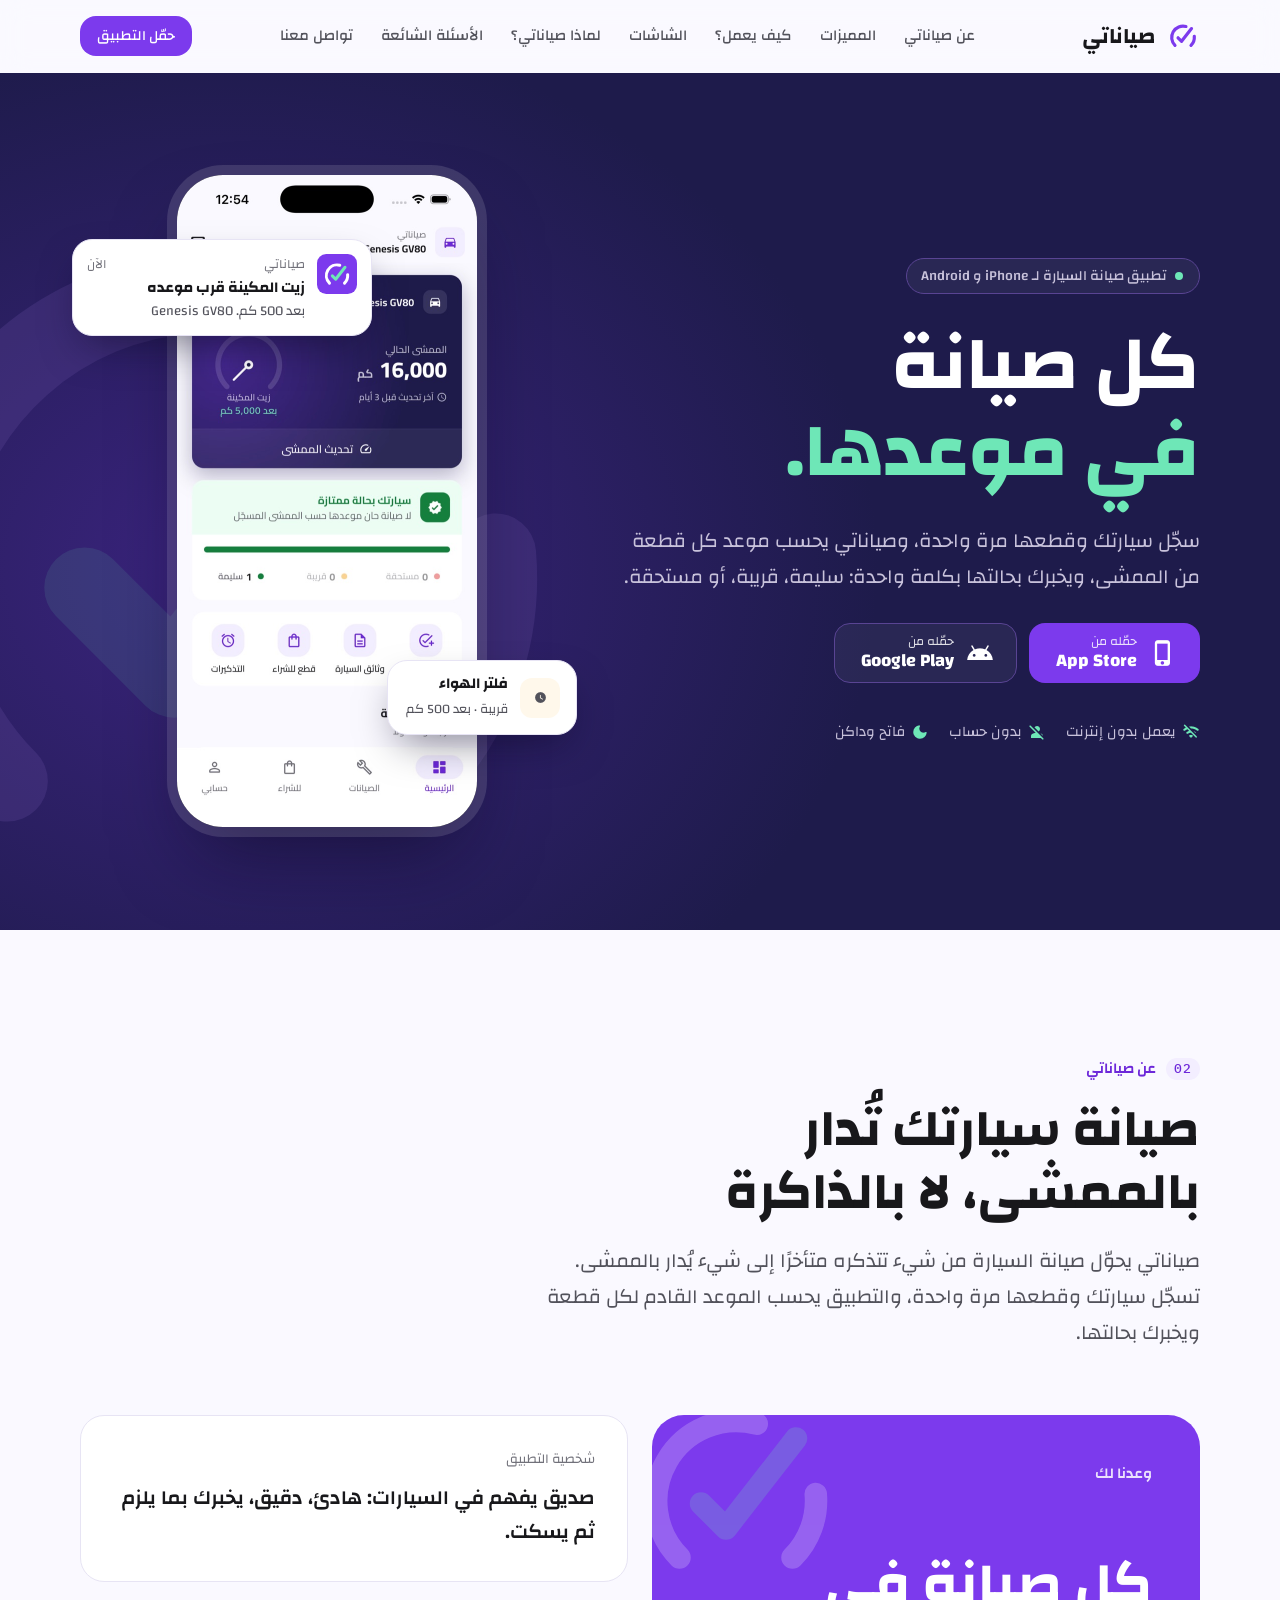
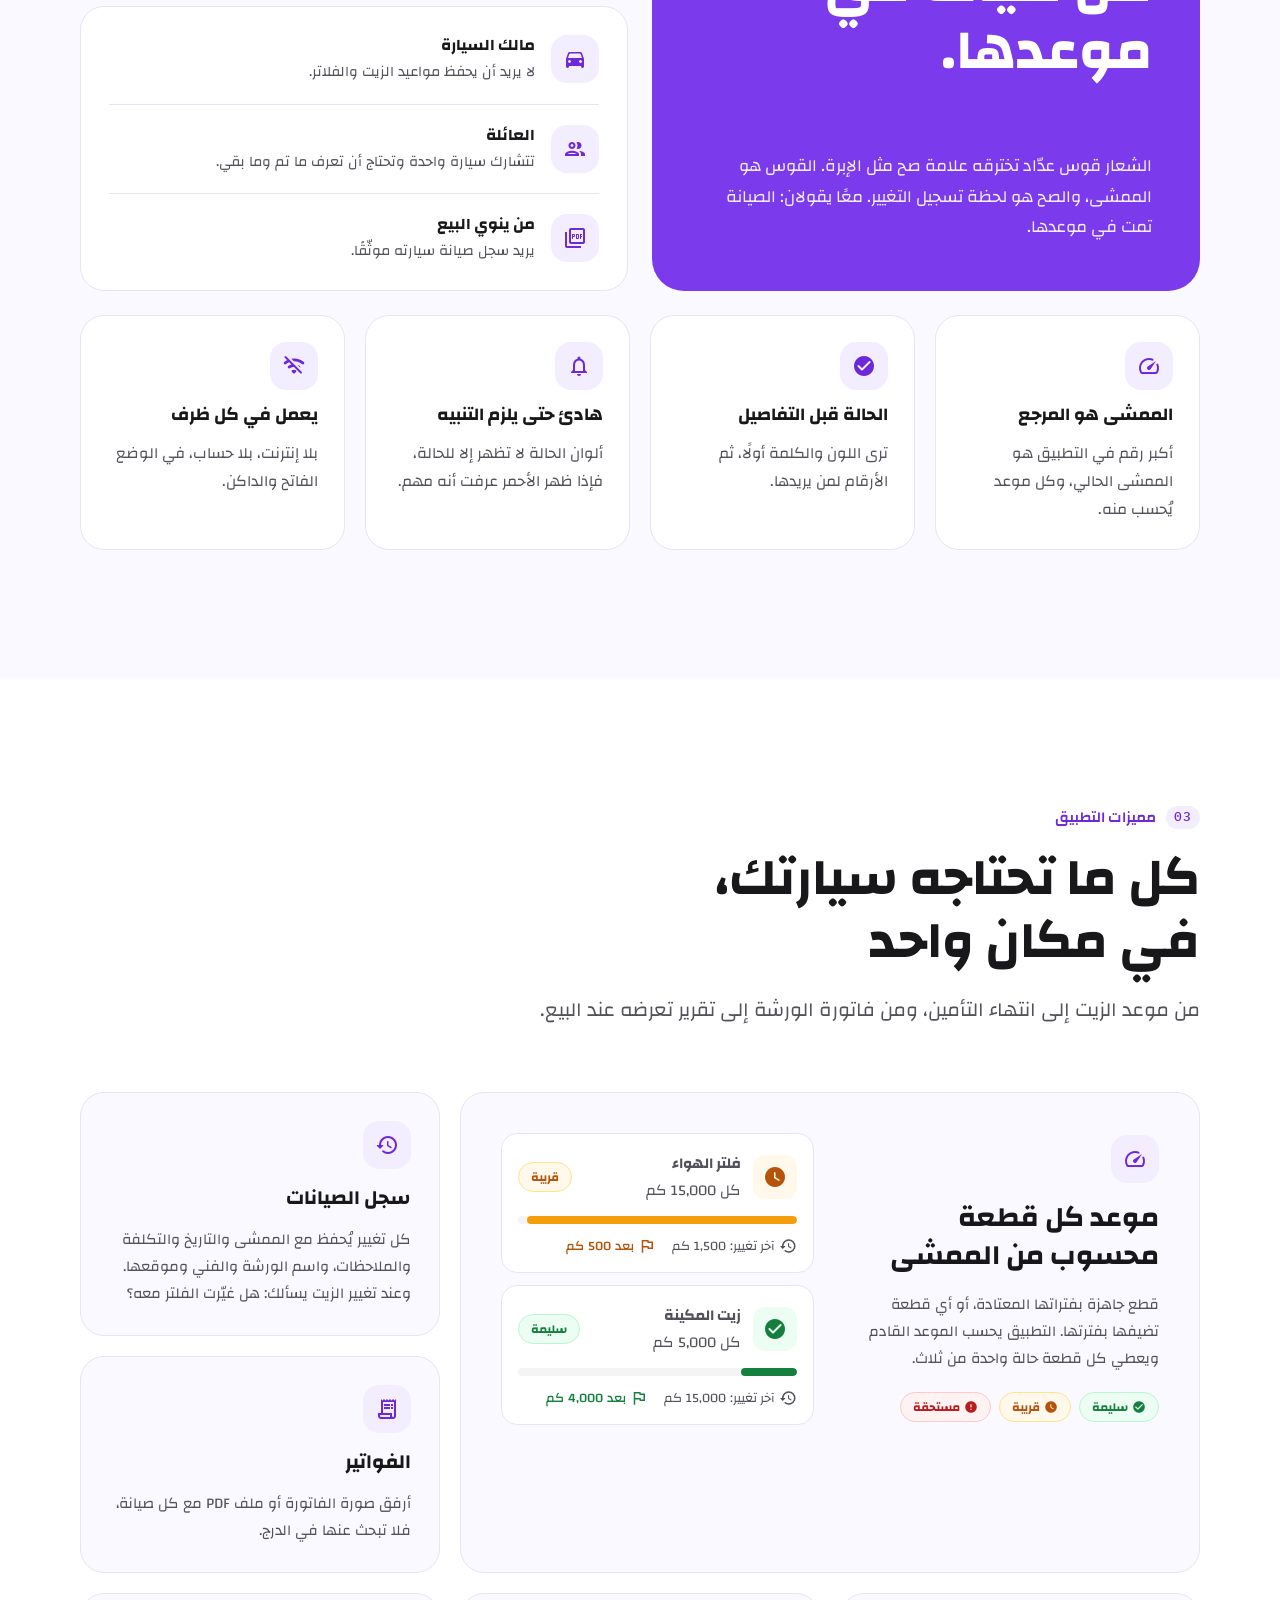
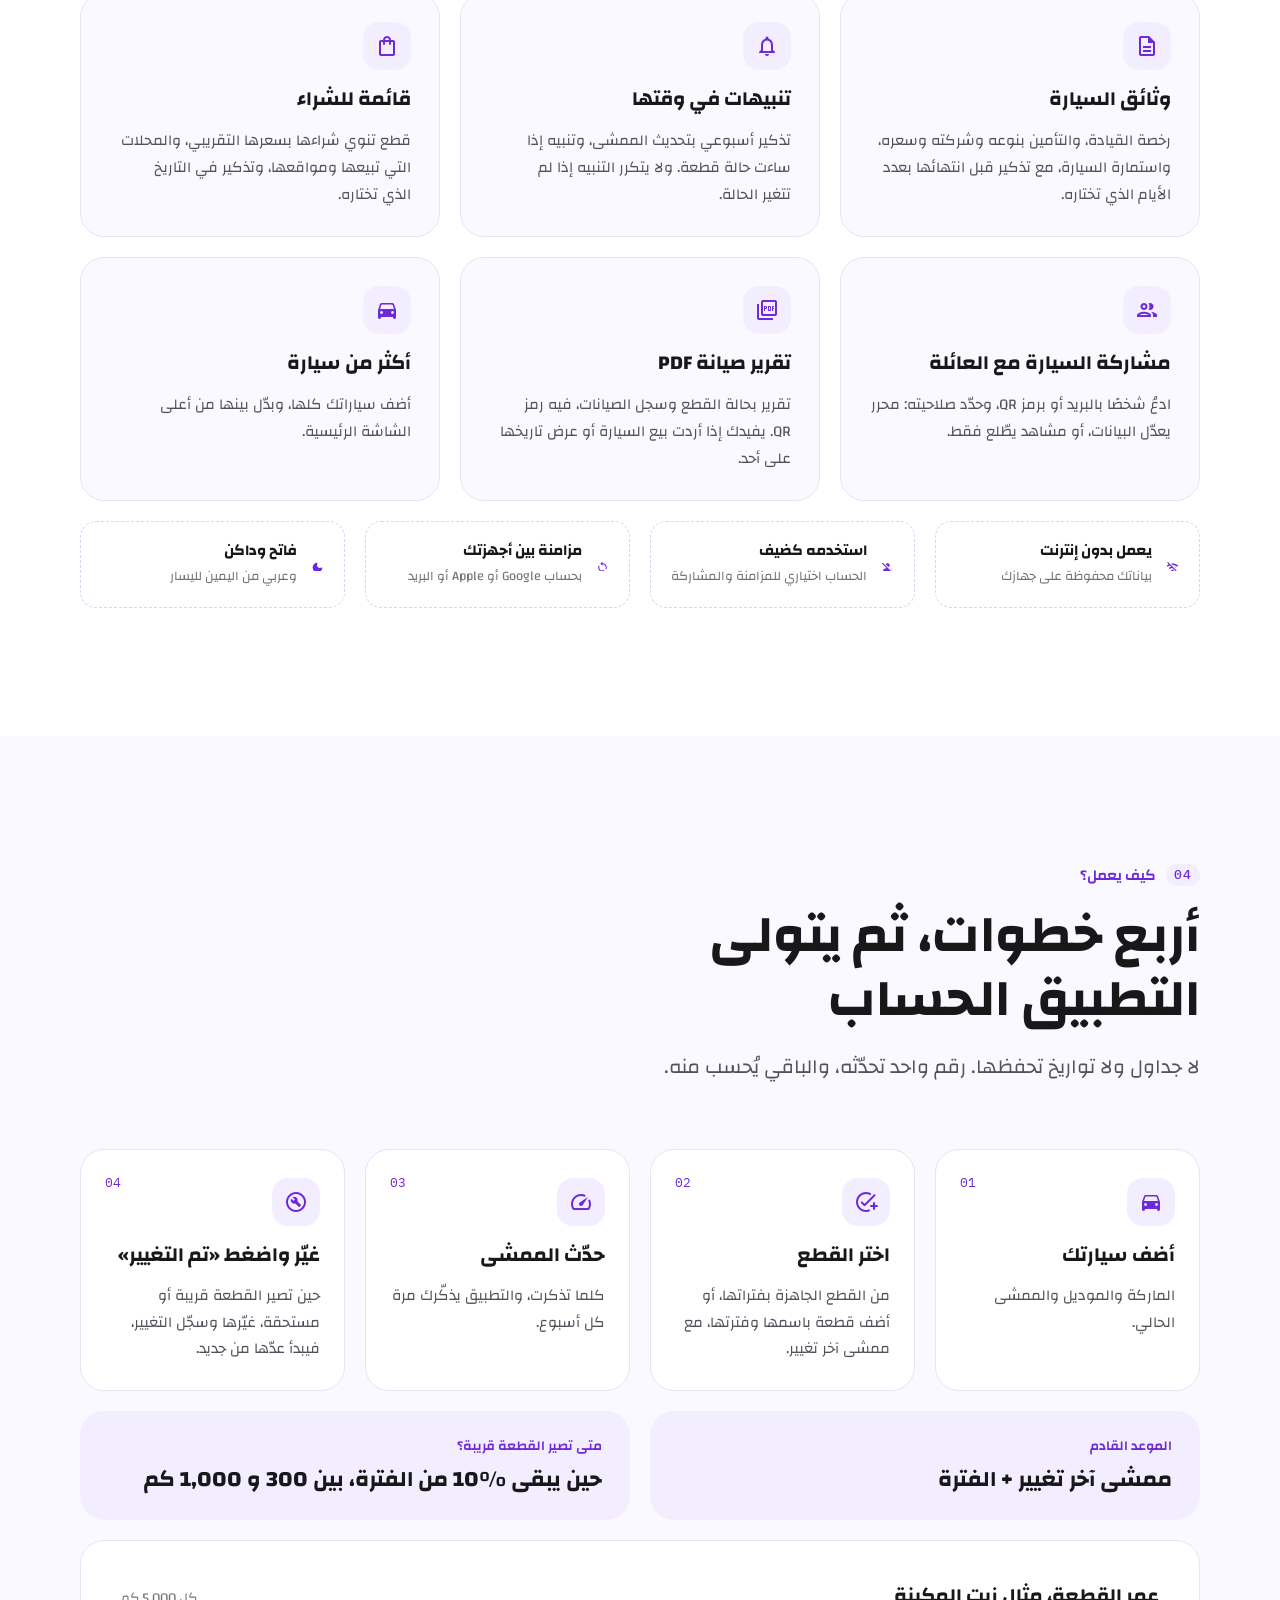
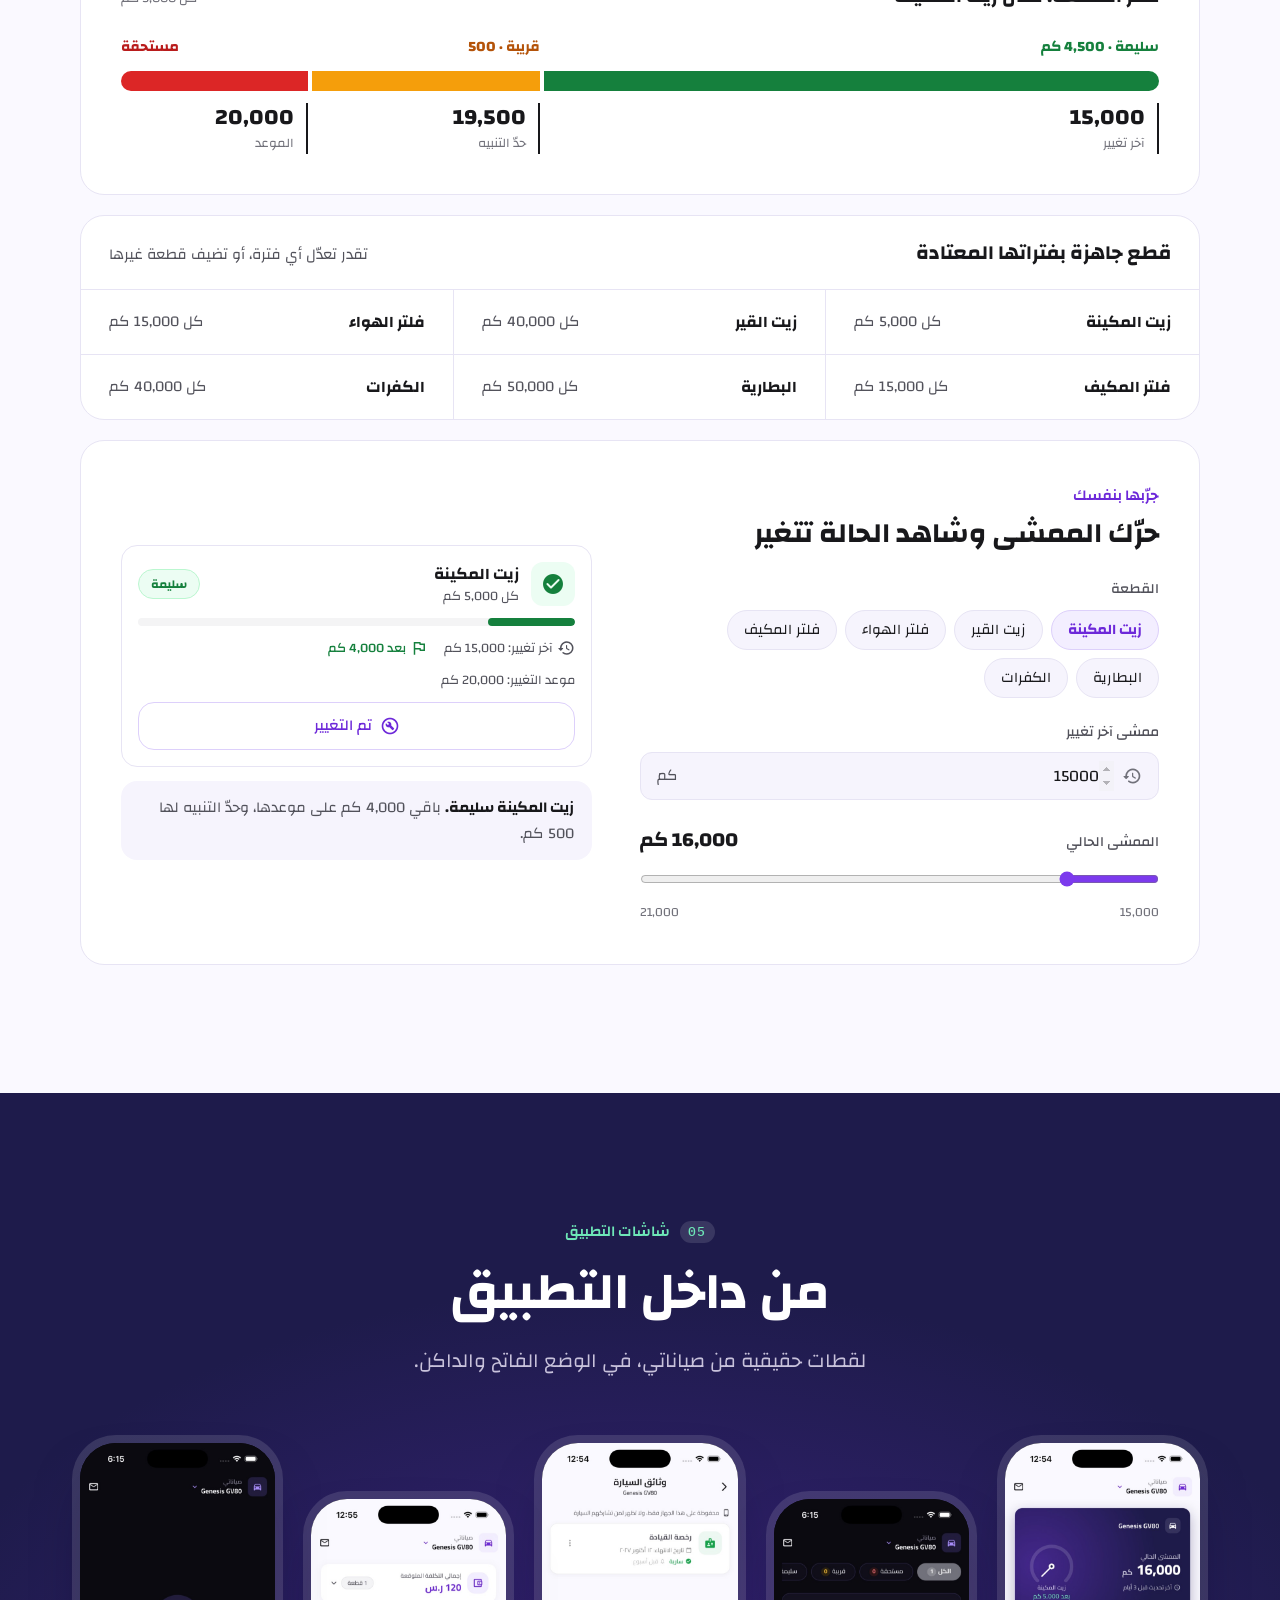
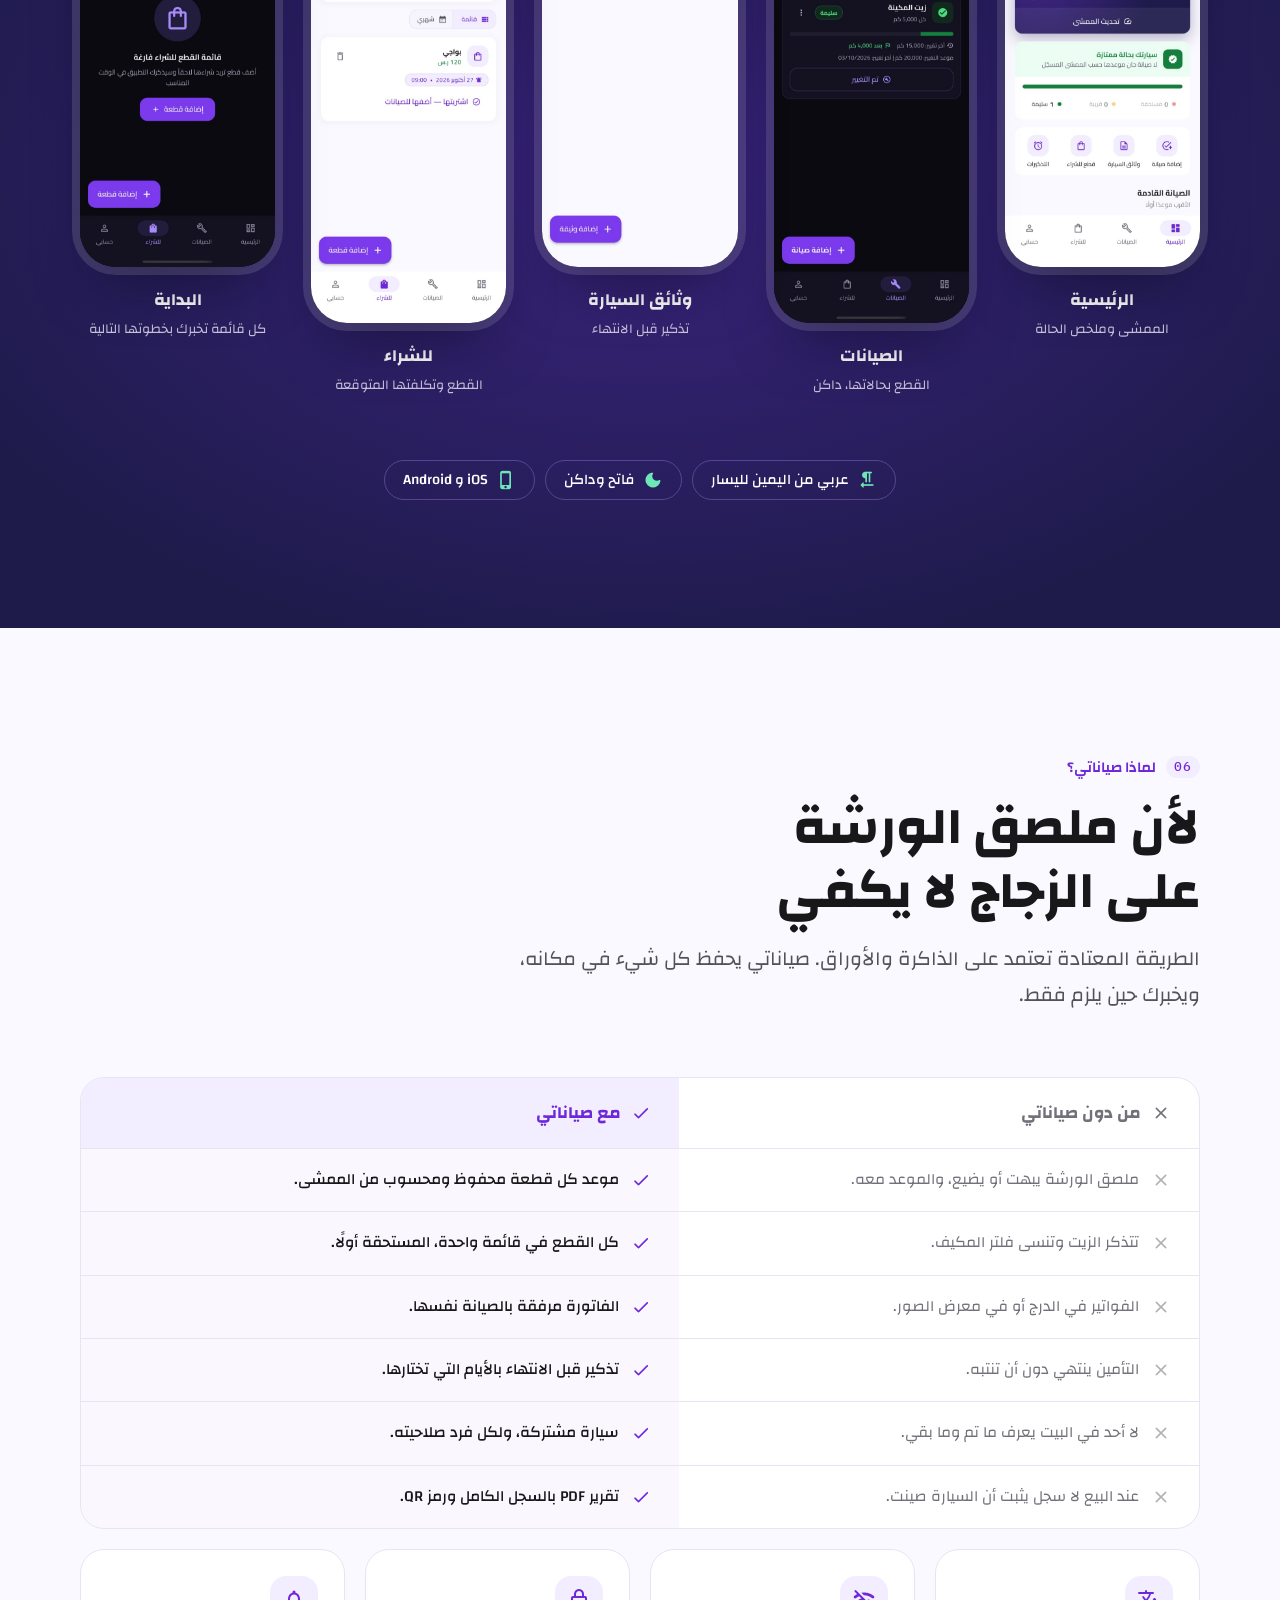
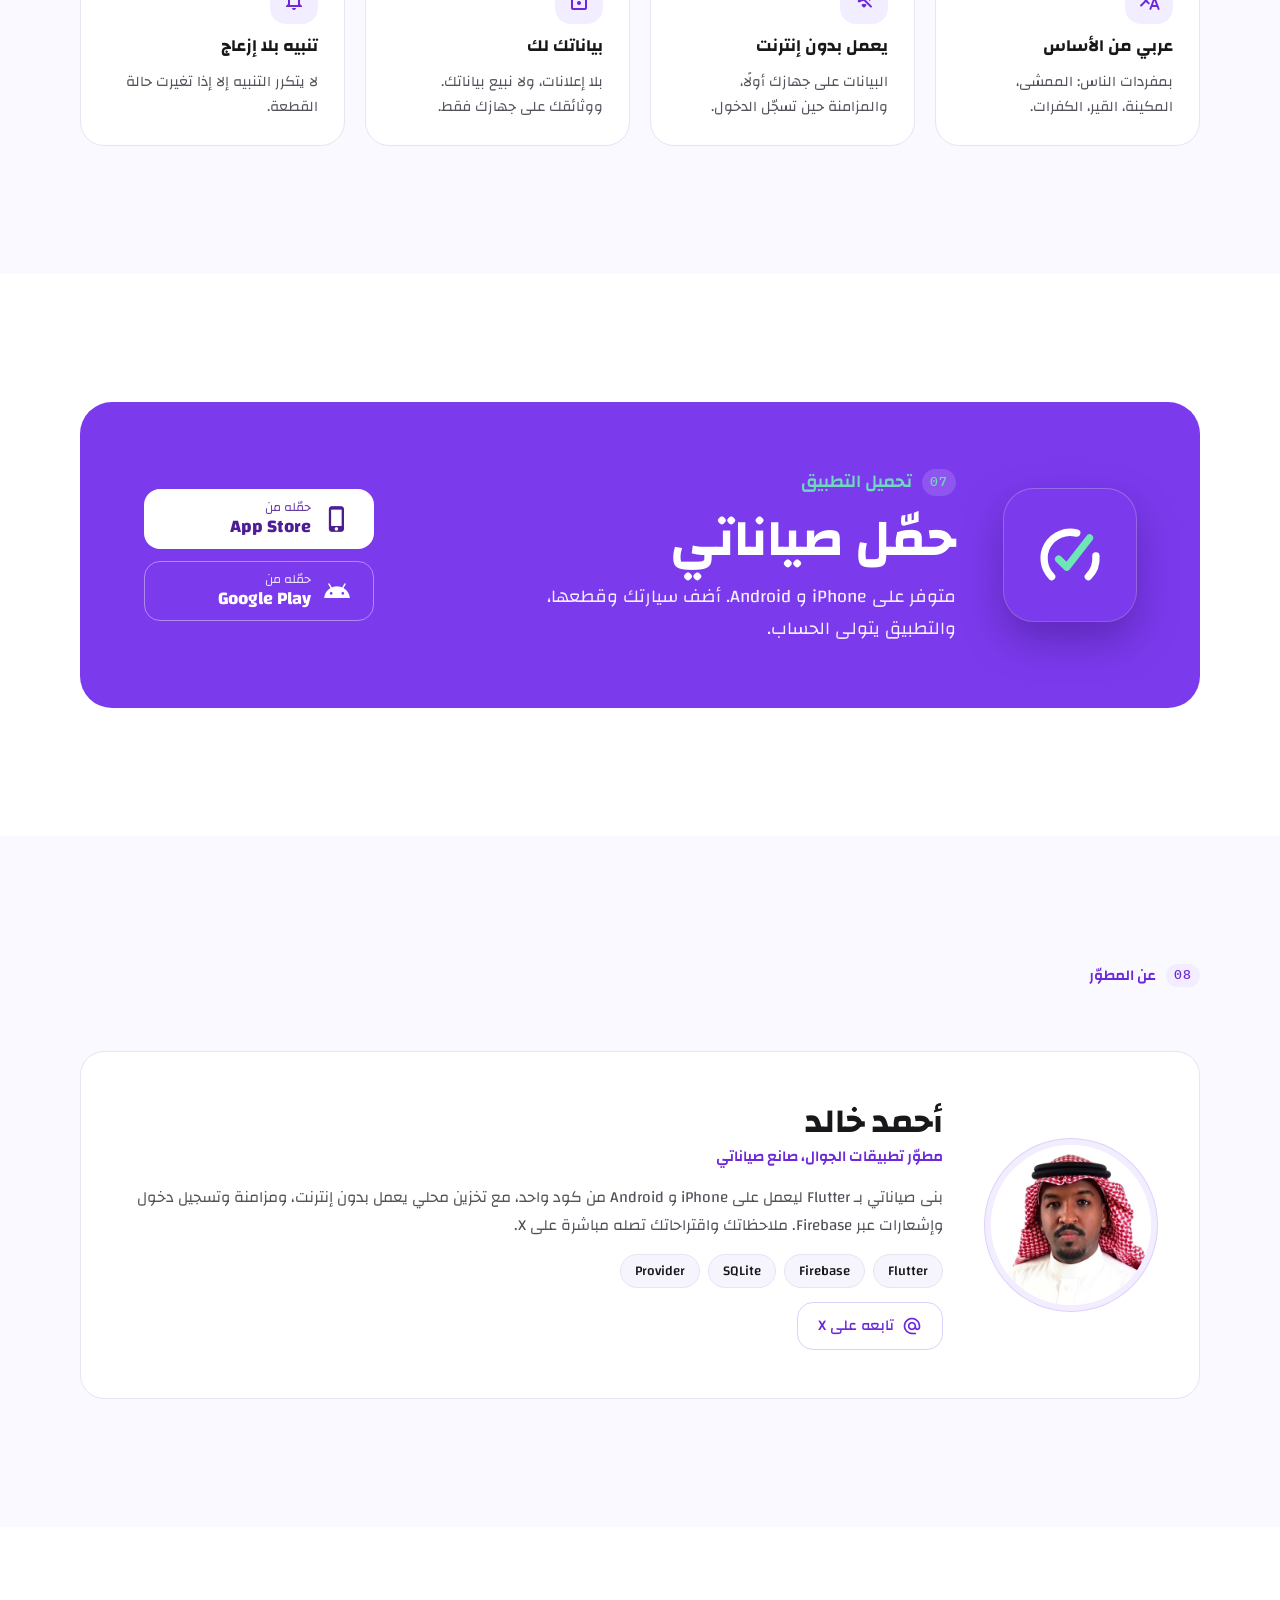
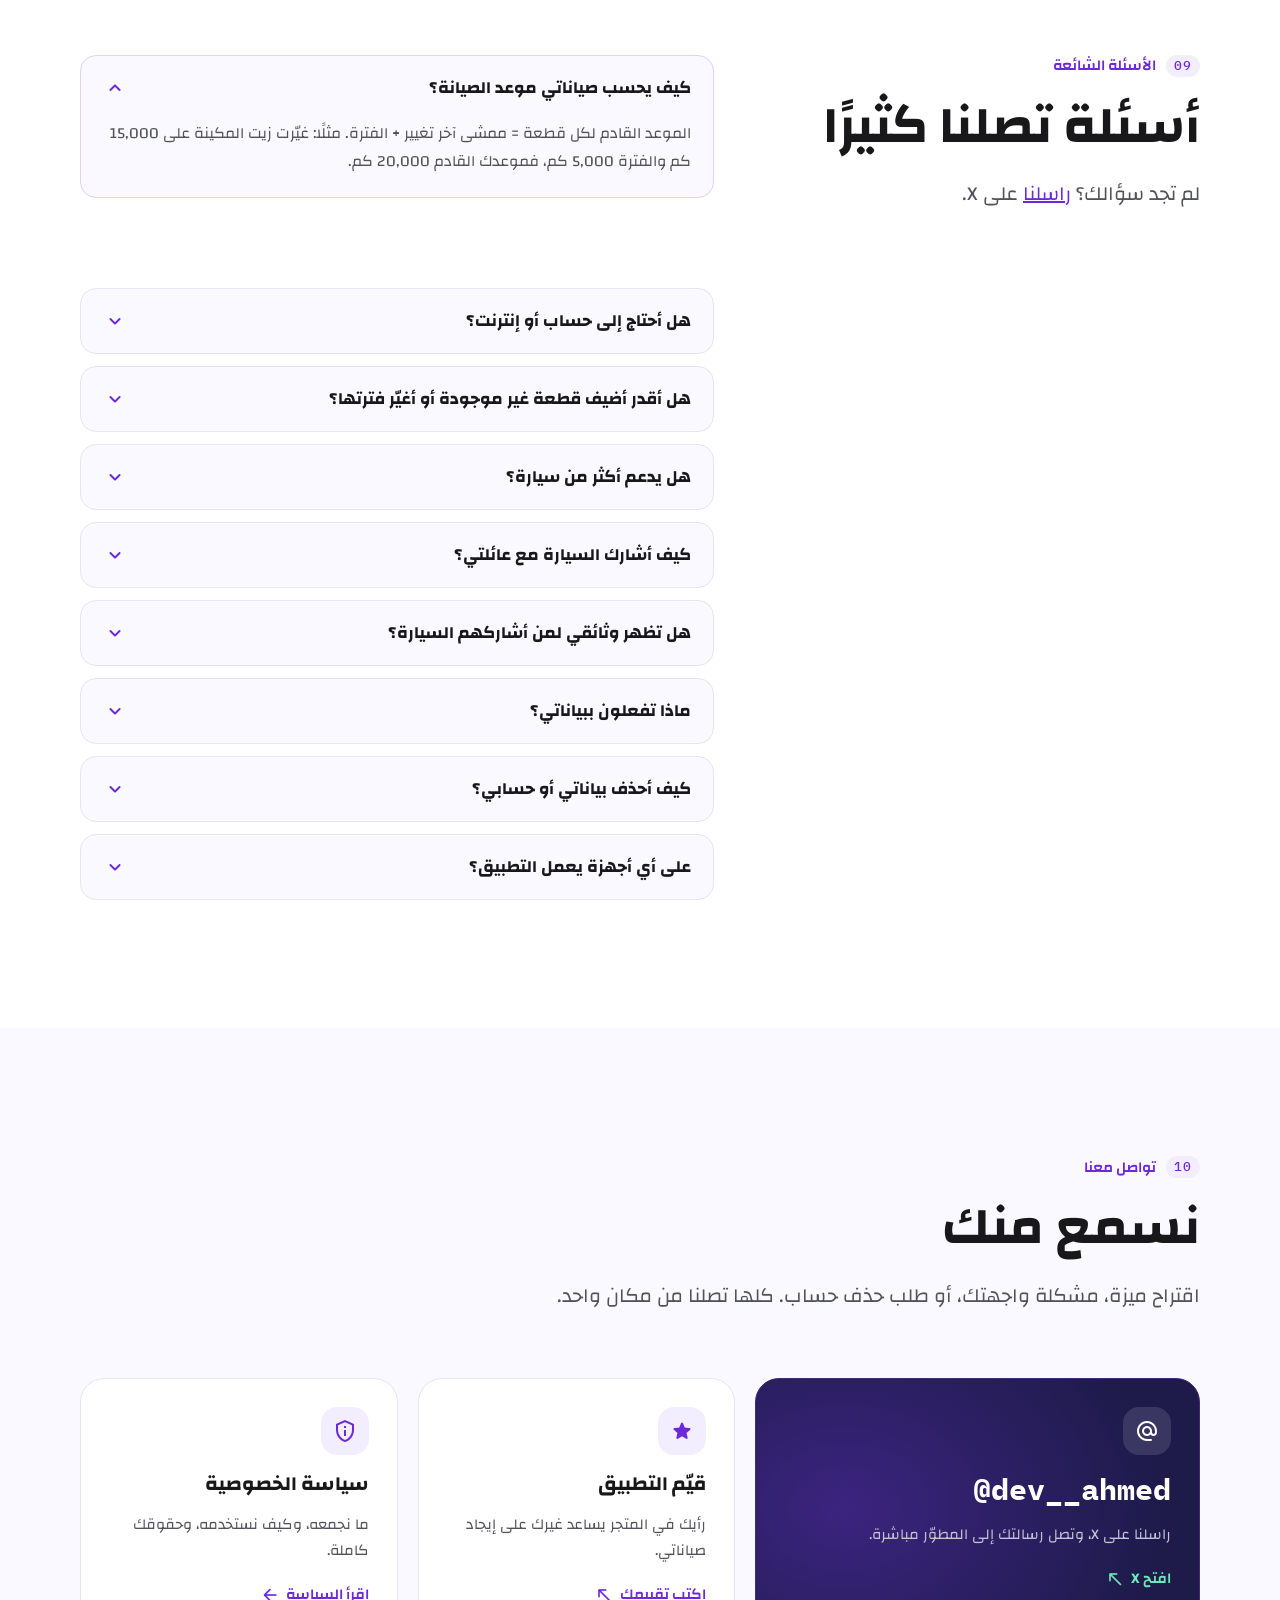
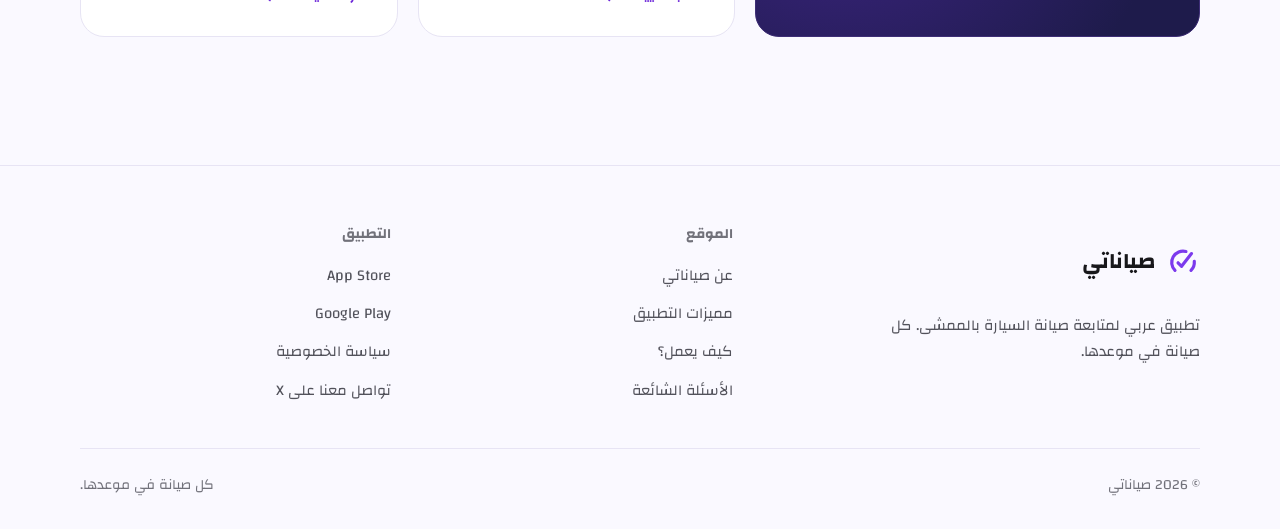
==== index.html @ e5f9c58a "Siyanati website: landing, privacy policy, account deletion Co-Authored-By: Claude Opus 5.5 (1M cont" ====
<!doctype html>
<html lang="ar" dir="rtl">
<head>
  <meta charset="utf-8">
  <meta name="viewport" content="width=device-width, initial-scale=1, viewport-fit=cover">
  <title>صياناتي — كل صيانة في موعدها</title>
  <meta name="description" content="صياناتي تطبيق عربي لمتابعة صيانة السيارة بالممشى: يحسب موعد كل قطعة، ويخبرك بحالتها بكلمة واحدة: سليمة، قريبة، أو مستحقة. لـ iPhone و Android.">
  <meta name="theme-color" content="#1e1b4b">
  <meta property="og:type" content="website">
  <meta property="og:locale" content="ar_SA">
  <meta property="og:title" content="صياناتي — كل صيانة في موعدها">
  <meta property="og:description" content="سجّل ممشى سيارتك وقطعها مرة واحدة، وصياناتي يحسب موعد كل قطعة ويذكّرك قبل أن يفوتك.">
  <link rel="icon" href="assets/img/favicon.svg" type="image/svg+xml">
  <link rel="preconnect" href="https://fonts.googleapis.com">
  <link rel="preconnect" href="https://fonts.gstatic.com" crossorigin>
  <link rel="stylesheet" href="https://fonts.googleapis.com/css2?family=Changa:wght@400;500;600;700;800&family=IBM+Plex+Mono:wght@500&display=swap">
  <link rel="stylesheet" href="https://fonts.googleapis.com/css2?family=Material+Icons+Round&family=Material+Icons+Outlined&display=block">
  <link rel="stylesheet" href="assets/css/style.css">
  <script>
    // يطبّق الوضع المحفوظ قبل الرسم حتى لا تومض الصفحة.
    try { var t = localStorage.getItem('sy-theme'); if (t === 'dark' || t === 'light') document.documentElement.dataset.theme = t; } catch (e) {}
    document.documentElement.classList.add('js');
  </script>
</head>
<body>
<a class="skip" href="#main">تخطَّ إلى المحتوى</a>

<!-- ============ الشريط العلوي ============ -->
<header class="header" id="top">
  <div class="container header-row">
    <a class="logo" href="#home" aria-label="صياناتي، الرئيسية">
      <svg viewBox="0 0 96 96" width="34" height="34" class="mark-brand" aria-hidden="true"><path class="mark" d="M25.4 74.6A32 32 0 0 1 56.3 21.1"/><path class="mark" d="M79.9 49.2A32 32 0 0 1 70.6 74.6"/><path class="mark" d="M34 53l10 10 28-36"/></svg>
      <span class="logo-word">صياناتي</span>
    </a>
    <nav class="nav" aria-label="أقسام الموقع">
      <a href="#about">عن صياناتي</a>
      <a href="#features">المميزات</a>
      <a href="#how">كيف يعمل؟</a>
      <a href="#screens">الشاشات</a>
      <a href="#why">لماذا صياناتي؟</a>
      <a href="#faq">الأسئلة الشائعة</a>
      <a href="#contact">تواصل معنا</a>
    </nav>
    <div class="header-end">
      <button class="icon-btn" type="button" id="theme-toggle" aria-label="تبديل الوضع الفاتح والداكن">
        <span class="i i-o theme-light-icon" aria-hidden="true">dark_mode</span>
        <span class="i i-o theme-dark-icon" aria-hidden="true">light_mode</span>
      </button>
      <a class="btn btn-filled btn-sm header-cta" href="#download">حمّل التطبيق</a>
      <button class="icon-btn menu-btn" type="button" id="menu-toggle" aria-expanded="false" aria-controls="mobile-nav" aria-label="القائمة">
        <span class="i i-r" aria-hidden="true">menu</span>
      </button>
    </div>
  </div>
  <nav class="mobile-nav" id="mobile-nav" aria-label="أقسام الموقع" hidden>
    <ol>
      <li><a href="#home"><span class="mono">01</span>الرئيسية</a></li>
      <li><a href="#about"><span class="mono">02</span>عن صياناتي</a></li>
      <li><a href="#features"><span class="mono">03</span>مميزات التطبيق</a></li>
      <li><a href="#how"><span class="mono">04</span>كيف يعمل؟</a></li>
      <li><a href="#screens"><span class="mono">05</span>شاشات التطبيق</a></li>
      <li><a href="#why"><span class="mono">06</span>لماذا صياناتي؟</a></li>
      <li><a href="#download"><span class="mono">07</span>تحميل التطبيق</a></li>
      <li><a href="#developer"><span class="mono">08</span>عن المطوّر</a></li>
      <li><a href="#faq"><span class="mono">09</span>الأسئلة الشائعة</a></li>
      <li><a href="#contact"><span class="mono">10</span>تواصل معنا</a></li>
    </ol>
    <a class="btn btn-filled" href="#download">حمّل التطبيق</a>
  </nav>
</header>

<main id="main">

<!-- ============ 01 الرئيسية ============ -->
<section class="hero on-night" id="home" aria-labelledby="hero-title">
  <svg class="hero-bg" viewBox="0 0 96 96" aria-hidden="true">
    <g fill="none" stroke-width="9" stroke-linecap="round" stroke-linejoin="round">
      <path class="a" d="M25.4 74.6A32 32 0 0 1 56.3 21.1"/>
      <path class="a" d="M79.9 49.2A32 32 0 0 1 70.6 74.6"/>
      <path class="c" d="M34 53l10 10 28-36"/>
    </g>
  </svg>
  <div class="container hero-grid">
    <div class="hero-copy">
      <span class="hero-pill"><span class="dot" aria-hidden="true"></span>تطبيق صيانة السيارة لـ iPhone و Android</span>
      <h1 class="h1" id="hero-title">كل صيانة<br><span>في موعدها.</span></h1>
      <p class="lead">سجّل سيارتك وقطعها مرة واحدة، وصياناتي يحسب موعد كل قطعة من الممشى، ويخبرك بحالتها بكلمة واحدة: سليمة، قريبة، أو مستحقة.</p>
      <div class="stores">
        <a class="store store-filled" href="https://apps.apple.com/sa/app/%D8%B5%D9%8A%D8%A7%D9%86%D8%A7%D8%AA%D9%8A/id6759578745?l=ar" target="_blank" rel="noopener">
          <span class="i i-r i-28" aria-hidden="true">phone_iphone</span>
          <span class="store-label"><small>حمّله من</small><b>App Store</b></span>
        </a>
        <a class="store store-ghost" href="https://play.google.com/store/apps/details?id=com.siyanati.siyanati" target="_blank" rel="noopener">
          <span class="i i-r i-28" aria-hidden="true">android</span>
          <span class="store-label"><small>حمّله من</small><b>Google Play</b></span>
        </a>
      </div>
      <ul class="hero-points">
        <li><span class="i i-r i-18" aria-hidden="true">wifi_off</span>يعمل بدون إنترنت</li>
        <li><span class="i i-r i-18" aria-hidden="true">person_off</span>بدون حساب</li>
        <li><span class="i i-r i-18" aria-hidden="true">dark_mode</span>فاتح وداكن</li>
      </ul>
    </div>

    <div class="hero-visual">
      <div class="phone">
        <img src="assets/img/screens/home-light.jpg" width="600" height="1304" alt="الشاشة الرئيسية في صياناتي: بطاقة الممشى الحالي 16,000 كم، وملخص يقول سيارتك بحالة ممتازة، والإجراءات السريعة.">
      </div>
      <div class="float float-note note" aria-hidden="true">
        <svg viewBox="0 0 96 96" width="40" height="40" class="mark-duo"><rect class="mark-tile" width="96" height="96" rx="22"/><g transform="translate(48 48) scale(.8) translate(-48 -47.3)"><path class="mark mark-arc" d="M25.4 74.6A32 32 0 0 1 56.3 21.1"/><path class="mark mark-arc" d="M79.9 49.2A32 32 0 0 1 70.6 74.6"/><path class="mark mark-check" d="M34 53l10 10 28-36"/></g></svg>
        <div class="note-text">
          <div class="note-top"><span>صياناتي</span><span>الآن</span></div>
          <p class="note-title">زيت المكينة قرب موعده</p>
          <p class="note-body">بعد <span class="num">500</span> كم. Genesis GV80</p>
        </div>
      </div>
      <div class="float float-badge float-badge-soon" aria-hidden="true">
        <span class="part-tile"><span class="i i-r" >watch_later</span></span>
        <div><b>فلتر الهواء</b><span>قريبة · بعد <span class="num">500</span> كم</span></div>
      </div>
    </div>
  </div>
</section>

<!-- ============ 02 عن صياناتي ============ -->
<section class="section" id="about" aria-labelledby="about-title">
  <div class="container">
    <header class="sec-head reveal">
      <p class="eyebrow"><span class="eyebrow-num">02</span>عن صياناتي</p>
      <h2 class="h2" id="about-title">صيانة سيارتك تُدار بالممشى، لا بالذاكرة</h2>
      <p class="lead">صياناتي يحوّل صيانة السيارة من شيء تتذكره متأخرًا إلى شيء يُدار بالممشى. تسجّل سيارتك وقطعها مرة واحدة، والتطبيق يحسب الموعد القادم لكل قطعة ويخبرك بحالتها.</p>
    </header>

    <div class="about-grid">
      <div class="promise reveal">
        <svg class="promise-mark" viewBox="0 0 96 96" aria-hidden="true"><path class="mark mark-arc" d="M25.4 74.6A32 32 0 0 1 56.3 21.1"/><path class="mark mark-arc" d="M79.9 49.2A32 32 0 0 1 70.6 74.6"/><path class="mark mark-check" d="M34 53l10 10 28-36"/></svg>
        <span class="eyebrow" style="color: var(--on-brand); opacity: .85;">وعدنا لك</span>
        <q>كل صيانة في موعدها.</q>
        <p>الشعار قوس عدّاد تخترقه علامة صح مثل الإبرة. القوس هو الممشى، والصح هو لحظة تسجيل التغيير. معًا يقولان: الصيانة تمت في موعدها.</p>
      </div>
      <div class="about-side">
        <div class="card persona reveal">
          <span class="cap">شخصية التطبيق</span>
          <blockquote>صديق يفهم في السيارات: هادئ، دقيق، يخبرك بما يلزم ثم يسكت.</blockquote>
        </div>
        <div class="card audience reveal">
          <ul>
            <li><span class="tile"><span class="i i-r" aria-hidden="true">directions_car</span></span><div><b>مالك السيارة</b><span class="text">لا يريد أن يحفظ مواعيد الزيت والفلاتر.</span></div></li>
            <li><span class="tile"><span class="i i-o" aria-hidden="true">group</span></span><div><b>العائلة</b><span class="text">تتشارك سيارة واحدة وتحتاج أن تعرف ما تم وما بقي.</span></div></li>
            <li><span class="tile"><span class="i i-o" aria-hidden="true">picture_as_pdf</span></span><div><b>من ينوي البيع</b><span class="text">يريد سجل صيانة سيارته موثّقًا.</span></div></li>
          </ul>
        </div>
      </div>
    </div>

    <div class="principles">
      <article class="card principle reveal"><span class="tile"><span class="i i-r" aria-hidden="true">speed</span></span><h3 class="h3">الممشى هو المرجع</h3><p class="text">أكبر رقم في التطبيق هو الممشى الحالي، وكل موعد يُحسب منه.</p></article>
      <article class="card principle reveal"><span class="tile"><span class="i i-r" aria-hidden="true">check_circle</span></span><h3 class="h3">الحالة قبل التفاصيل</h3><p class="text">ترى اللون والكلمة أولًا، ثم الأرقام لمن يريدها.</p></article>
      <article class="card principle reveal"><span class="tile"><span class="i i-o" aria-hidden="true">notifications</span></span><h3 class="h3">هادئ حتى يلزم التنبيه</h3><p class="text">ألوان الحالة لا تظهر إلا للحالة، فإذا ظهر الأحمر عرفت أنه مهم.</p></article>
      <article class="card principle reveal"><span class="tile"><span class="i i-r" aria-hidden="true">wifi_off</span></span><h3 class="h3">يعمل في كل ظرف</h3><p class="text">بلا إنترنت، بلا حساب، في الوضع الفاتح والداكن.</p></article>
    </div>
  </div>
</section>

<!-- ============ 03 مميزات التطبيق ============ -->
<section class="section section-white" id="features" aria-labelledby="features-title">
  <div class="container">
    <header class="sec-head reveal">
      <p class="eyebrow"><span class="eyebrow-num">03</span>مميزات التطبيق</p>
      <h2 class="h2" id="features-title">كل ما تحتاجه سيارتك، في مكان واحد</h2>
      <p class="lead">من موعد الزيت إلى انتهاء التأمين، ومن فاتورة الورشة إلى تقرير تعرضه عند البيع.</p>
    </header>

    <div class="bento">
      <article class="card feature feature-lead reveal">
        <div class="feature-lead-copy">
          <span class="tile"><span class="i i-r" aria-hidden="true">speed</span></span>
          <h3 class="h3">موعد كل قطعة محسوب من الممشى</h3>
          <p>قطع جاهزة بفتراتها المعتادة، أو أي قطعة تضيفها بفترتها. التطبيق يحسب الموعد القادم ويعطي كل قطعة حالة واحدة من ثلاث.</p>
          <div class="status-row" aria-label="الحالات الثلاث">
            <span class="badge badge-ok"><span class="i i-r" aria-hidden="true">check_circle</span>سليمة</span>
            <span class="badge badge-soon"><span class="i i-r" aria-hidden="true">watch_later</span>قريبة</span>
            <span class="badge badge-due"><span class="i i-r" aria-hidden="true">error</span>مستحقة</span>
          </div>
        </div>
        <div class="stack" aria-hidden="true">
          <div class="part part-soon">
            <div class="part-head">
              <span class="part-tile"><span class="i i-r">watch_later</span></span>
              <div class="part-names"><p class="part-name">فلتر الهواء</p><p class="part-interval">كل <span class="num">15,000</span> كم</p></div>
              <span class="badge badge-soon">قريبة</span>
            </div>
            <span class="bar"><span class="bar-fill" style="width: 96.7%"></span></span>
            <div class="part-meta"><span><span class="i i-r i-18">history</span>آخر تغيير: <span class="num">1,500</span> كم</span><span class="part-remaining"><span class="i i-o i-18">flag</span>بعد <span class="num">500</span> كم</span></div>
          </div>
          <div class="part part-ok">
            <div class="part-head">
              <span class="part-tile"><span class="i i-r">check_circle</span></span>
              <div class="part-names"><p class="part-name">زيت المكينة</p><p class="part-interval">كل <span class="num">5,000</span> كم</p></div>
              <span class="badge badge-ok">سليمة</span>
            </div>
            <span class="bar"><span class="bar-fill" style="width: 20%"></span></span>
            <div class="part-meta"><span><span class="i i-r i-18">history</span>آخر تغيير: <span class="num">15,000</span> كم</span><span class="part-remaining"><span class="i i-o i-18">flag</span>بعد <span class="num">4,000</span> كم</span></div>
          </div>
        </div>
      </article>

      <article class="card feature reveal"><span class="tile"><span class="i i-r" aria-hidden="true">history</span></span><h3 class="h3">سجل الصيانات</h3><p>كل تغيير يُحفظ مع الممشى والتاريخ والتكلفة والملاحظات، واسم الورشة والفني وموقعها. وعند تغيير الزيت يسألك: هل غيّرت الفلتر معه؟</p></article>
      <article class="card feature reveal"><span class="tile"><span class="i i-o" aria-hidden="true">receipt_long</span></span><h3 class="h3">الفواتير</h3><p>أرفق صورة الفاتورة أو ملف PDF مع كل صيانة، فلا تبحث عنها في الدرج.</p></article>
      <article class="card feature reveal"><span class="tile"><span class="i i-o" aria-hidden="true">description</span></span><h3 class="h3">وثائق السيارة</h3><p>رخصة القيادة، والتأمين بنوعه وشركته وسعره، واستمارة السيارة، مع تذكير قبل انتهائها بعدد الأيام الذي تختاره.</p></article>
      <article class="card feature reveal"><span class="tile"><span class="i i-o" aria-hidden="true">notifications</span></span><h3 class="h3">تنبيهات في وقتها</h3><p>تذكير أسبوعي بتحديث الممشى، وتنبيه إذا ساءت حالة قطعة. ولا يتكرر التنبيه إذا لم تتغير الحالة.</p></article>
      <article class="card feature reveal"><span class="tile"><span class="i i-o" aria-hidden="true">shopping_bag</span></span><h3 class="h3">قائمة للشراء</h3><p>قطع تنوي شراءها بسعرها التقريبي، والمحلات التي تبيعها ومواقعها، وتذكير في التاريخ الذي تختاره.</p></article>
      <article class="card feature reveal"><span class="tile"><span class="i i-o" aria-hidden="true">group</span></span><h3 class="h3">مشاركة السيارة مع العائلة</h3><p>ادعُ شخصًا بالبريد أو برمز QR، وحدّد صلاحيته: محرر يعدّل البيانات، أو مشاهد يطّلع فقط.</p></article>
      <article class="card feature reveal"><span class="tile"><span class="i i-o" aria-hidden="true">picture_as_pdf</span></span><h3 class="h3">تقرير صيانة PDF</h3><p>تقرير بحالة القطع وسجل الصيانات، فيه رمز QR. يفيدك إذا أردت بيع السيارة أو عرض تاريخها على أحد.</p></article>
      <article class="card feature reveal"><span class="tile"><span class="i i-r" aria-hidden="true">directions_car</span></span><h3 class="h3">أكثر من سيارة</h3><p>أضف سياراتك كلها، وبدّل بينها من أعلى الشاشة الرئيسية.</p></article>
    </div>

    <div class="extras">
      <div class="extra reveal"><span class="i i-r" aria-hidden="true">wifi_off</span><div><b>يعمل بدون إنترنت</b><span>بياناتك محفوظة على جهازك</span></div></div>
      <div class="extra reveal"><span class="i i-r" aria-hidden="true">person_off</span><div><b>استخدمه كضيف</b><span>الحساب اختياري للمزامنة والمشاركة</span></div></div>
      <div class="extra reveal"><span class="i i-r" aria-hidden="true">sync</span><div><b>مزامنة بين أجهزتك</b><span>بحساب Google أو Apple أو البريد</span></div></div>
      <div class="extra reveal"><span class="i i-r" aria-hidden="true">dark_mode</span><div><b>فاتح وداكن</b><span>وعربي من اليمين لليسار</span></div></div>
    </div>
  </div>
</section>

<!-- ============ 04 كيف يعمل؟ ============ -->
<section class="section" id="how" aria-labelledby="how-title">
  <div class="container">
    <header class="sec-head reveal">
      <p class="eyebrow"><span class="eyebrow-num">04</span>كيف يعمل؟</p>
      <h2 class="h2" id="how-title">أربع خطوات، ثم يتولى التطبيق الحساب</h2>
      <p class="lead">لا جداول ولا تواريخ تحفظها. رقم واحد تحدّثه، والباقي يُحسب منه.</p>
    </header>

    <ol class="steps">
      <li class="card step reveal"><span class="step-num">01</span><span class="tile"><span class="i i-r" aria-hidden="true">directions_car</span></span><h3 class="h3">أضف سيارتك</h3><p>الماركة والموديل والممشى الحالي.</p></li>
      <li class="card step reveal"><span class="step-num">02</span><span class="tile"><span class="i i-r" aria-hidden="true">add_task</span></span><h3 class="h3">اختر القطع</h3><p>من القطع الجاهزة بفتراتها، أو أضف قطعة باسمها وفترتها، مع ممشى آخر تغيير.</p></li>
      <li class="card step reveal"><span class="step-num">03</span><span class="tile"><span class="i i-r" aria-hidden="true">speed</span></span><h3 class="h3">حدّث الممشى</h3><p>كلما تذكرت، والتطبيق يذكّرك مرة كل أسبوع.</p></li>
      <li class="card step reveal"><span class="step-num">04</span><span class="tile"><span class="i i-o" aria-hidden="true">build_circle</span></span><h3 class="h3">غيّر واضغط «تم التغيير»</h3><p>حين تصير القطعة قريبة أو مستحقة، غيّرها وسجّل التغيير، فيبدأ عدّها من جديد.</p></li>
    </ol>

    <div class="rules">
      <div class="rule reveal"><p class="cap">الموعد القادم</p><p>ممشى آخر تغيير + الفترة</p></div>
      <div class="rule reveal"><p class="cap">متى تصير القطعة قريبة؟</p><p>حين يبقى <span class="num">10%</span> من الفترة، بين <span class="num">300</span> و <span class="num">1,000</span> كم</p></div>
    </div>

    <div class="card timeline reveal">
      <div class="timeline-head"><h3 class="h3">عمر القطعة، مثال زيت المكينة</h3><span class="cap">كل <span class="num">5,000</span> كم</span></div>
      <div class="tl" role="img" aria-label="زيت المكينة: سليمة من 15,000 إلى 19,500 كم، قريبة من 19,500 إلى 20,000 كم، ومستحقة بعد 20,000 كم.">
        <div class="tl-row" aria-hidden="true">
          <span class="tl-label tl-ok" style="color: var(--ok);">سليمة · <span class="num">4,500</span> كم</span>
          <span class="tl-label tl-soon" style="color: var(--soon);">قريبة · <span class="num">500</span></span>
          <span class="tl-label tl-due" style="color: var(--due); text-align: left;">مستحقة</span>
        </div>
        <div class="tl-row tl-bars" aria-hidden="true">
          <span class="tl-ok" style="background: var(--ok-fill);"></span>
          <span class="tl-soon" style="background: var(--soon-fill);"></span>
          <span class="tl-due" style="background: var(--due-fill);"></span>
        </div>
        <div class="tl-row" aria-hidden="true">
          <div class="tl-mark tl-ok"><b class="num">15,000</b><span>آخر تغيير</span></div>
          <div class="tl-mark tl-soon"><b class="num">19,500</b><span>حدّ التنبيه</span></div>
          <div class="tl-mark tl-due"><b class="num">20,000</b><span>الموعد</span></div>
        </div>
      </div>
    </div>

    <div class="card presets reveal">
      <div class="presets-head"><h3 class="h3">قطع جاهزة بفتراتها المعتادة</h3><span class="cap">تقدر تعدّل أي فترة، أو تضيف قطعة غيرها</span></div>
      <ul>
        <li><b>زيت المكينة</b><span>كل <span class="num">5,000</span> كم</span></li>
        <li><b>زيت القير</b><span>كل <span class="num">40,000</span> كم</span></li>
        <li><b>فلتر الهواء</b><span>كل <span class="num">15,000</span> كم</span></li>
        <li><b>فلتر المكيف</b><span>كل <span class="num">15,000</span> كم</span></li>
        <li><b>البطارية</b><span>كل <span class="num">50,000</span> كم</span></li>
        <li><b>الكفرات</b><span>كل <span class="num">40,000</span> كم</span></li>
      </ul>
    </div>

    <div class="card calc reveal" id="try">
      <div class="calc-controls">
        <div><p class="eyebrow" style="margin-bottom: 8px;">جرّبها بنفسك</p><h3 class="h3">حرّك الممشى وشاهد الحالة تتغير</h3></div>
        <div>
          <span class="field-label" id="calc-part-label">القطعة</span>
          <div class="chips" role="radiogroup" aria-labelledby="calc-part-label" id="calc-parts"></div>
        </div>
        <div>
          <label class="field-label" for="calc-last">ممشى آخر تغيير</label>
          <div class="field-box">
            <span class="i i-r i-20" aria-hidden="true">history</span>
            <input id="calc-last" type="number" inputmode="numeric" min="0" max="999000" step="500" value="15000">
            <span class="unit">كم</span>
          </div>
        </div>
        <div>
          <div class="range-head"><label class="field-label" for="calc-now">الممشى الحالي</label><output for="calc-now" id="calc-now-out"><span class="num">16,000</span> كم</output></div>
          <input class="range" id="calc-now" type="range" min="15000" max="21500" step="50" value="16000">
          <div class="range-scale"><span id="calc-min"><span class="num">15,000</span></span><span id="calc-max"><span class="num">21,500</span></span></div>
        </div>
      </div>
      <div class="calc-result">
        <article class="part part-ok" id="calc-card" aria-hidden="true">
          <div class="part-head">
            <span class="part-tile"><span class="i i-r" id="calc-icon">check_circle</span></span>
            <div class="part-names"><p class="part-name" id="calc-name">زيت المكينة</p><p class="part-interval" id="calc-interval">كل <span class="num">5,000</span> كم</p></div>
            <span class="badge badge-ok" id="calc-badge">سليمة</span>
          </div>
          <span class="bar"><span class="bar-fill" id="calc-bar" style="width: 20%"></span></span>
          <div class="part-meta"><span><span class="i i-r i-18">history</span><span id="calc-last-text">آخر تغيير: <span class="num">15,000</span> كم</span></span><span class="part-remaining"><span class="i i-o i-18">flag</span><span id="calc-remaining">بعد <span class="num">4,000</span> كم</span></span></div>
          <p class="part-dates" id="calc-due">موعد التغيير: <span class="num">20,000</span> كم</p>
          <span class="btn btn-outline"><span class="i i-o i-20">build_circle</span>تم التغيير</span>
        </article>
        <p class="calc-say" id="calc-say" aria-live="polite"><b>زيت المكينة سليمة.</b> باقي <span class="num">4,000</span> كم على موعدها، وحدّ التنبيه لها <span class="num">500</span> كم.</p>
      </div>
    </div>
  </div>
</section>

<!-- ============ 05 شاشات التطبيق ============ -->
<section class="section section-night on-night" id="screens" aria-labelledby="screens-title">
  <div class="container">
    <header class="sec-head sec-head-center reveal">
      <p class="eyebrow"><span class="eyebrow-num">05</span>شاشات التطبيق</p>
      <h2 class="h2" id="screens-title">من داخل التطبيق</h2>
      <p class="lead">لقطات حقيقية من صياناتي، في الوضع الفاتح والداكن.</p>
    </header>
    <div class="screens" tabindex="0" aria-label="لقطات التطبيق، مرّر أفقيًا على الجوال">
      <figure class="reveal">
        <div class="phone"><img src="assets/img/screens/home-light.jpg" width="600" height="1304" loading="lazy" alt="الرئيسية: بطاقة الممشى بعدّاد زيت المكينة، وملخص الحالة، والإجراءات السريعة."></div>
        <figcaption><b>الرئيسية</b><span>الممشى وملخص الحالة</span></figcaption>
      </figure>
      <figure class="reveal">
        <div class="phone"><img src="assets/img/screens/parts-dark.jpg" width="600" height="1304" loading="lazy" alt="الصيانات في الوضع الداكن: بطاقة زيت المكينة بحالة سليمة، باقي 4,000 كم، وزر تم التغيير."></div>
        <figcaption><b>الصيانات</b><span>القطع بحالاتها، داكن</span></figcaption>
      </figure>
      <figure class="reveal">
        <div class="phone"><img src="assets/img/screens/documents-light.jpg" width="600" height="1304" loading="lazy" alt="وثائق السيارة: رخصة القيادة سارية، مع تذكير قبل انتهائها بأسبوع."></div>
        <figcaption><b>وثائق السيارة</b><span>تذكير قبل الانتهاء</span></figcaption>
      </figure>
      <figure class="reveal">
        <div class="phone"><img src="assets/img/screens/wishlist-light.jpg" width="600" height="1304" loading="lazy" alt="للشراء: إجمالي التكلفة المتوقعة 120 ر.س، وقطعة بواجي مع تذكير بتاريخ الشراء."></div>
        <figcaption><b>للشراء</b><span>القطع وتكلفتها المتوقعة</span></figcaption>
      </figure>
      <figure class="reveal">
        <div class="phone"><img src="assets/img/screens/wishlist-empty-dark.jpg" width="600" height="1304" loading="lazy" alt="للشراء فارغة في الوضع الداكن، مع زر إضافة قطعة."></div>
        <figcaption><b>البداية</b><span>كل قائمة تخبرك بخطوتها التالية</span></figcaption>
      </figure>
    </div>
    <div class="screens-note">
      <span class="pill"><span class="i i-r i-20" aria-hidden="true">format_textdirection_r_to_l</span>عربي من اليمين لليسار</span>
      <span class="pill"><span class="i i-r i-20" aria-hidden="true">dark_mode</span>فاتح وداكن</span>
      <span class="pill"><span class="i i-r i-20" aria-hidden="true">phone_iphone</span>iOS و Android</span>
    </div>
  </div>
</section>

<!-- ============ 06 لماذا صياناتي؟ ============ -->
<section class="section" id="why" aria-labelledby="why-title">
  <div class="container">
    <header class="sec-head reveal">
      <p class="eyebrow"><span class="eyebrow-num">06</span>لماذا صياناتي؟</p>
      <h2 class="h2" id="why-title">لأن ملصق الورشة على الزجاج لا يكفي</h2>
      <p class="lead">الطريقة المعتادة تعتمد على الذاكرة والأوراق. صياناتي يحفظ كل شيء في مكانه، ويخبرك حين يلزم فقط.</p>
    </header>

    <div class="card compare reveal">
      <div class="compare-head" aria-hidden="true">
        <div><span class="i i-r i-20">close</span>من دون صياناتي</div>
        <div><span class="i i-r i-20">check</span>مع صياناتي</div>
      </div>
      <div class="compare-row"><div><span class="i i-r i-20" aria-hidden="true">close</span><span><span class="sr-only">من دون صياناتي: </span>ملصق الورشة يبهت أو يضيع، والموعد معه.</span></div><div><span class="i i-r i-20" aria-hidden="true">check</span><span><span class="sr-only">مع صياناتي: </span>موعد كل قطعة محفوظ ومحسوب من الممشى.</span></div></div>
      <div class="compare-row"><div><span class="i i-r i-20" aria-hidden="true">close</span><span><span class="sr-only">من دون صياناتي: </span>تتذكر الزيت وتنسى فلتر المكيف.</span></div><div><span class="i i-r i-20" aria-hidden="true">check</span><span><span class="sr-only">مع صياناتي: </span>كل القطع في قائمة واحدة، المستحقة أولًا.</span></div></div>
      <div class="compare-row"><div><span class="i i-r i-20" aria-hidden="true">close</span><span><span class="sr-only">من دون صياناتي: </span>الفواتير في الدرج أو في معرض الصور.</span></div><div><span class="i i-r i-20" aria-hidden="true">check</span><span><span class="sr-only">مع صياناتي: </span>الفاتورة مرفقة بالصيانة نفسها.</span></div></div>
      <div class="compare-row"><div><span class="i i-r i-20" aria-hidden="true">close</span><span><span class="sr-only">من دون صياناتي: </span>التأمين ينتهي دون أن تنتبه.</span></div><div><span class="i i-r i-20" aria-hidden="true">check</span><span><span class="sr-only">مع صياناتي: </span>تذكير قبل الانتهاء بالأيام التي تختارها.</span></div></div>
      <div class="compare-row"><div><span class="i i-r i-20" aria-hidden="true">close</span><span><span class="sr-only">من دون صياناتي: </span>لا أحد في البيت يعرف ما تم وما بقي.</span></div><div><span class="i i-r i-20" aria-hidden="true">check</span><span><span class="sr-only">مع صياناتي: </span>سيارة مشتركة، ولكل فرد صلاحيته.</span></div></div>
      <div class="compare-row"><div><span class="i i-r i-20" aria-hidden="true">close</span><span><span class="sr-only">من دون صياناتي: </span>عند البيع لا سجل يثبت أن السيارة صينت.</span></div><div><span class="i i-r i-20" aria-hidden="true">check</span><span><span class="sr-only">مع صياناتي: </span>تقرير PDF بالسجل الكامل ورمز QR.</span></div></div>
    </div>

    <div class="values">
      <article class="card value reveal"><span class="tile"><span class="i i-r" aria-hidden="true">translate</span></span><h3 class="h3">عربي من الأساس</h3><p>بمفردات الناس: الممشى، المكينة، القير، الكفرات.</p></article>
      <article class="card value reveal"><span class="tile"><span class="i i-r" aria-hidden="true">wifi_off</span></span><h3 class="h3">يعمل بدون إنترنت</h3><p>البيانات على جهازك أولًا، والمزامنة حين تسجّل الدخول.</p></article>
      <article class="card value reveal"><span class="tile"><span class="i i-o" aria-hidden="true">lock</span></span><h3 class="h3">بياناتك لك</h3><p>بلا إعلانات، ولا نبيع بياناتك. ووثائقك على جهازك فقط.</p></article>
      <article class="card value reveal"><span class="tile"><span class="i i-o" aria-hidden="true">notifications</span></span><h3 class="h3">تنبيه بلا إزعاج</h3><p>لا يتكرر التنبيه إلا إذا تغيرت حالة القطعة.</p></article>
    </div>
  </div>
</section>

<!-- ============ 07 تحميل التطبيق ============ -->
<section class="section section-white" id="download" aria-labelledby="download-title">
  <div class="container">
    <div class="download reveal">
      <div class="download-icon">
        <svg viewBox="0 0 96 96" width="78" height="78" class="mark-duo" role="img" aria-label="أيقونة صياناتي"><path class="mark mark-arc" d="M25.4 74.6A32 32 0 0 1 56.3 21.1"/><path class="mark mark-arc" d="M79.9 49.2A32 32 0 0 1 70.6 74.6"/><path class="mark mark-check" d="M34 53l10 10 28-36"/></svg>
      </div>
      <div class="download-copy">
        <p class="eyebrow" style="color: var(--mint);"><span class="eyebrow-num" style="background: #ffffff26;">07</span>تحميل التطبيق</p>
        <h2 class="h2" id="download-title">حمّل صياناتي</h2>
        <p>متوفر على iPhone و Android. أضف سيارتك وقطعها، والتطبيق يتولى الحساب.</p>
      </div>
      <div class="stores">
        <a class="store store-white" href="https://apps.apple.com/sa/app/%D8%B5%D9%8A%D8%A7%D9%86%D8%A7%D8%AA%D9%8A/id6759578745?l=ar" target="_blank" rel="noopener">
          <span class="i i-r i-28" aria-hidden="true">phone_iphone</span>
          <span class="store-label"><small>حمّله من</small><b>App Store</b></span>
        </a>
        <a class="store store-line" href="https://play.google.com/store/apps/details?id=com.siyanati.siyanati" target="_blank" rel="noopener">
          <span class="i i-r i-28" aria-hidden="true">android</span>
          <span class="store-label"><small>حمّله من</small><b>Google Play</b></span>
        </a>
      </div>


    </div>
  </div>
</section> 

<!-- ============ 08 عن المطوّر ============ -->
<section class="section" id="developer" aria-labelledby="dev-title">
  <div class="container">
    <header class="sec-head reveal">
      <p class="eyebrow"><span class="eyebrow-num">08</span>عن المطوّر</p>
      <!-- <h2 class="h2" id="dev-title">من يقف خلف صياناتي</h2> -->
    </header>
    <div class="card dev reveal">
      <img class="dev-avatar" src="assets/img/developer.jpg" width="400" height="400" loading="lazy" alt="صورة أحمد خالد">
      <div class="dev-copy">
        <div><p class="dev-name">أحمد خالد</p><p class="dev-role">مطوّر تطبيقات الجوال، صانع صياناتي</p></div>
        <p class="text">بنى صياناتي بـ Flutter ليعمل على iPhone و Android من كود واحد، مع تخزين محلي يعمل بدون إنترنت، ومزامنة وتسجيل دخول وإشعارات عبر Firebase. ملاحظاتك واقتراحاتك تصله مباشرة على X.</p>
        <ul class="tech" aria-label="التقنيات">
          <li>Flutter</li><li>Firebase</li><li>SQLite</li><li>Provider</li>
        </ul>
        <a class="btn btn-outline" href="https://x.com/dev__ahmed" target="_blank" rel="noopener"><span class="i i-r i-20" aria-hidden="true">alternate_email</span>تابعه على X</a>
      </div>
    </div>
  </div>
</section>

<!-- ============ 09 الأسئلة الشائعة ============ -->
<section class="section section-white" id="faq" aria-labelledby="faq-title">
  <div class="container faq-grid">
    <header class="sec-head reveal">
      <p class="eyebrow"><span class="eyebrow-num">09</span>الأسئلة الشائعة</p>
      <h2 class="h2" id="faq-title">أسئلة تصلنا كثيرًا</h2>
      <p class="lead">لم تجد سؤالك؟ <a href="#contact" style="color: var(--brand-ink);">راسلنا</a> على X.</p>
    </header>
    <div class="faq">
      <details class="reveal" open>
        <summary>كيف يحسب صياناتي موعد الصيانة؟<span class="i i-r" aria-hidden="true">expand_more</span></summary>
        <p class="answer">الموعد القادم لكل قطعة = ممشى آخر تغيير + الفترة. مثلًا: غيّرت زيت المكينة على <span class="num">15,000</span> كم والفترة <span class="num">5,000</span> كم، فموعدك القادم <span class="num">20,000</span> كم.</p>
      </details>
      <details class="reveal">
        <summary>متى تصير القطعة «قريبة» ومتى «مستحقة»؟<span class="i i-r" aria-hidden="true">expand_more</span></summary>
        <p class="answer">تصير قريبة حين يبقى على موعدها <span class="num">10%</span> من الفترة أو أقل، بحد أدنى <span class="num">300</span> كم وأقصى <span class="num">1,000</span> كم. لزيت المكينة مثلًا يبدأ التنبيه قبل الموعد بـ <span class="num">500</span> كم. وإذا تعدّى الممشى الموعد صارت مستحقة.</p>
      </details>
      <details class="reveal">
        <summary>هل أحتاج إلى حساب أو إنترنت؟<span class="i i-r" aria-hidden="true">expand_more</span></summary>
        <p class="answer">لا. تقدر تستخدم التطبيق كضيف، وبياناتك محفوظة على جهازك وتعمل بدون إنترنت. الحساب، بـ Google أو Apple أو البريد، يفيدك في مزامنة بياناتك بين أجهزتك ومشاركة السيارة.</p>
      </details>
      <details class="reveal">
        <summary>هل أقدر أضيف قطعة غير موجودة أو أغيّر فترتها؟<span class="i i-r" aria-hidden="true">expand_more</span></summary>
        <p class="answer">نعم. القطع الجاهزة اقتراحات بفتراتها المعتادة، وتقدر تعدّل الفترة أو تضيف أي قطعة باسمها وفترتها.</p>
      </details>
      <details class="reveal">
        <summary>هل يدعم أكثر من سيارة؟<span class="i i-r" aria-hidden="true">expand_more</span></summary>
        <p class="answer">نعم. أضف سياراتك كلها، وبدّل بينها من أعلى الشاشة الرئيسية.</p>
      </details>
      <details class="reveal">
        <summary>كيف أشارك السيارة مع عائلتي؟<span class="i i-r" aria-hidden="true">expand_more</span></summary>
        <p class="answer">من «حسابي» افتح «مشاركة السيارات»، وادعُ الشخص بالبريد أو برمز QR، واختر صلاحيته: محرر يعدّل البيانات، أو مشاهد يطّلع فقط. المشاركة تحتاج حسابًا مجانيًا.</p>
      </details>
      <details class="reveal">
        <summary>هل تظهر وثائقي لمن أشاركهم السيارة؟<span class="i i-r" aria-hidden="true">expand_more</span></summary>
        <p class="answer">لا. وثائق السيارة محفوظة على جهازك فقط، ولا تظهر لمن تشاركهم السيارة.</p>
      </details>
      <details class="reveal">
        <summary>ماذا تفعلون ببياناتي؟<span class="i i-r" aria-hidden="true">expand_more</span></summary>
        <p class="answer">لا نبيع بياناتك ولا نستخدم أدوات إعلانات. نجمع إحصاءات استخدام لتحسين التطبيق، والتفاصيل كاملة في <a href="privacy.html">سياسة الخصوصية</a>.</p>
      </details>
      <details class="reveal">
        <summary>كيف أحذف بياناتي أو حسابي؟<span class="i i-r" aria-hidden="true">expand_more</span></summary>
        <p class="answer">من «حسابي» اختر «إعادة ضبط كل البيانات». ولحذف حسابك بالكامل <a href="https://x.com/dev__ahmed" target="_blank" rel="noopener">راسلنا على X</a>، وتُحذف كل البيانات المرتبطة به نهائيًا.</p>
      </details>
      <details class="reveal">
        <summary>على أي أجهزة يعمل التطبيق؟<span class="i i-r" aria-hidden="true">expand_more</span></summary>
        <p class="answer">على iPhone و Android، بواجهة عربية كاملة من اليمين لليسار، وبوضع فاتح وداكن.</p>
      </details>
    </div>
  </div>
</section>

<!-- ============ 10 تواصل معنا ============ -->
<section class="section" id="contact" aria-labelledby="contact-title">
  <div class="container">
    <header class="sec-head reveal">
      <p class="eyebrow"><span class="eyebrow-num">10</span>تواصل معنا</p>
      <h2 class="h2" id="contact-title">نسمع منك</h2>
      <p class="lead">اقتراح ميزة، مشكلة واجهتك، أو طلب حذف حساب. كلها تصلنا من مكان واحد.</p>
    </header>
    <div class="contact-grid">
      <a class="card contact-card contact-main reveal" href="https://x.com/dev__ahmed" target="_blank" rel="noopener">
        <span class="tile"><span class="i i-r" aria-hidden="true">alternate_email</span></span>
        <span class="contact-handle mono">@dev__ahmed</span>
        <p>راسلنا على X، وتصل رسالتك إلى المطوّر مباشرة.</p>
        <span class="more">افتح X<span class="i i-r i-20" aria-hidden="true">north_west</span></span>
      </a>
      <a class="card contact-card reveal" href="https://apps.apple.com/app/id6759578745?action=write-review" target="_blank" rel="noopener">
        <span class="tile"><span class="i i-r" aria-hidden="true">star</span></span>
        <h3 class="h3">قيّم التطبيق</h3>
        <p>رأيك في المتجر يساعد غيرك على إيجاد صياناتي.</p>
        <span class="more">اكتب تقييمك<span class="i i-r i-20" aria-hidden="true">north_west</span></span>
      </a>
      <a class="card contact-card reveal" href="privacy.html">
        <span class="tile"><span class="i i-o" aria-hidden="true">privacy_tip</span></span>
        <h3 class="h3">سياسة الخصوصية</h3>
        <p>ما نجمعه، وكيف نستخدمه، وحقوقك كاملة.</p>
        <span class="more">اقرأ السياسة<span class="i i-r i-20" aria-hidden="true">arrow_back</span></span>
      </a>
    </div>
  </div>
</section>

</main>

<!-- ============ التذييل ============ -->
<footer class="footer">
  <div class="container">
    <div class="footer-top">
      <div class="footer-brand">
        <a class="logo" href="#home" aria-label="صياناتي، الرئيسية">
          <svg viewBox="0 0 96 96" width="34" height="34" class="mark-brand" aria-hidden="true"><path class="mark" d="M25.4 74.6A32 32 0 0 1 56.3 21.1"/><path class="mark" d="M79.9 49.2A32 32 0 0 1 70.6 74.6"/><path class="mark" d="M34 53l10 10 28-36"/></svg>
          <span class="logo-word">صياناتي</span>
        </a>
        <p>تطبيق عربي لمتابعة صيانة السيارة بالممشى. كل صيانة في موعدها.</p>
      </div>
      <div>
        <h3>الموقع</h3>
        <ul>
          <li><a href="#about">عن صياناتي</a></li>
          <li><a href="#features">مميزات التطبيق</a></li>
          <li><a href="#how">كيف يعمل؟</a></li>
          <li><a href="#faq">الأسئلة الشائعة</a></li>
        </ul>
      </div>
      <div>
        <h3>التطبيق</h3>
        <ul>
          <li><a href="https://apps.apple.com/sa/app/%D8%B5%D9%8A%D8%A7%D9%86%D8%A7%D8%AA%D9%8A/id6759578745?l=ar" target="_blank" rel="noopener">App Store</a></li>
          <li><a href="https://play.google.com/store/apps/details?id=com.siyanati.siyanati" target="_blank" rel="noopener">Google Play</a></li>
          <li><a href="privacy.html">سياسة الخصوصية</a></li>
          <li><a href="https://x.com/dev__ahmed" target="_blank" rel="noopener">تواصل معنا على X</a></li>
        </ul>
      </div>
    </div>
    <div class="footer-bottom">
      <span>© <span class="num">2026</span> صياناتي</span>
      <span>كل صيانة في موعدها.</span>
    </div>
  </div>
</footer>

<script src="assets/js/main.js" defer></script>
</body>
</html>
---- assets/css/style.css ----
/* صياناتي — موقع التطبيق.
   كل لون ومقاس من دليل الهوية: بنفسجي واحد للإجراء، كحلي للعدّاد، نعناعي فوق الكحلي فقط،
   وألوان الحالة الثلاثة محجوزة للحالة. الارتفاع بالحدود لا بالظلال. */

/* ---------- tokens: الفاتح هو الأساس، والداكن فقط حين يختاره الزائر من الزر ---------- */
:root {
  color-scheme: light;
  --bg: #faf9ff; --surface: #ffffff; --surface-sunken: #f6f4fd; --line: #e7e4f4; --track: #f4f4f5;
  --ink: #18181b; --ink-2: #52525b; --ink-muted: #71717a; --ink-faint: #b1b1b5;
  --brand: #7c3aed; --on-brand: #ffffff; --brand-ink: #6d28d9; --brand-soft: #f3eeff; --brand-line: #ddd0fb; --focus: #6d28d9;
  --midnight: #1e1b4b; --midnight-glow: #3b247f; --midnight-line: #3e2e76; --midnight-track: #594493;
  --on-midnight: #ffffff; --on-midnight-muted: #c8c2db; --midnight-overlay: #ffffff0d; --midnight-tile: #ffffff1f;
  --mint: #6ee7b7;
  --ok: #15803d; --ok-fill: #15803d; --ok-soft: #ecfdf3; --ok-line: #bbf7d0;
  --soon: #b45309; --soon-fill: #f59e0b; --soon-soft: #fff8eb; --soon-line: #fde68a; --on-soon-fill: #1c1304;
  --due: #b91c1c; --due-fill: #dc2626; --due-soft: #fef2f2; --due-line: #fecaca;
  --on-fill: #ffffff; --neutral-fill: #71717a; --neutral-fill-2: #8b8b92;
  --shadow-hero: 0 12px 28px #1e1b4b40; --shadow-fab: 0 4px 10px #18181b33;
  --header-bg: #faf9ffd9;

  --radius-sm: 10px; --radius-md: 12px; --radius-lg: 16px; --radius-xl: 24px; --radius-2xl: 32px; --radius-full: 9999px;
  --font-sans: "Changa", "Noto Kufi Arabic", "Geeza Pro", "Segoe UI", Tahoma, sans-serif;
  --font-mono: "IBM Plex Mono", ui-monospace, "SF Mono", Menlo, Consolas, monospace;
  --gutter: clamp(16px, 5vw, 40px);
  --section-y: clamp(72px, 10vw, 128px);
  --ease: cubic-bezier(.2, .7, .2, 1);
}
:root[data-theme="dark"] {
  color-scheme: dark;
  --bg: #0a0a0f; --surface: #141221; --surface-sunken: #0f0e19; --line: #2c2748; --track: #1f1d2e;
  --ink: #f4f4f5; --ink-2: #b4b0c4; --ink-muted: #8e8aa0; --ink-faint: #5c596b;
  --brand-ink: #a78bfa; --brand-soft: #221d3d; --brand-line: #3b3168; --focus: #a78bfa;
  --midnight-line: #43357a;
  --ok: #4ade80; --ok-soft: #122a1e; --ok-line: #1f5137;
  --soon: #fbbf24; --soon-soft: #2c2211; --soon-line: #5c4513;
  --due: #f87171; --due-soft: #2e1618; --due-line: #5f2327;
  --shadow-hero: 0 0 0 1px #43357a; --shadow-fab: 0 0 0 0 #0000;
  --header-bg: #0a0a0fd9;
}

/* ---------- base ---------- */
*, *::before, *::after { box-sizing: border-box; }
html { scroll-behavior: smooth; scroll-padding-top: 84px; -webkit-text-size-adjust: 100%; }
@media (prefers-reduced-motion: reduce) { html { scroll-behavior: auto; } }
body {
  margin: 0; background: var(--bg); color: var(--ink);
  font-family: var(--font-sans); font-size: 16px; line-height: 1.75;
  -webkit-font-smoothing: antialiased; text-rendering: optimizeLegibility;
  overflow-x: hidden;
}
h1, h2, h3, h4, p, ul, ol, figure, dl, dd { margin: 0; padding: 0; }
ul, ol { list-style: none; }
img, svg { display: block; max-width: 100%; }
a { color: inherit; }
button { font: inherit; color: inherit; }
:focus-visible { outline: 2px solid var(--focus); outline-offset: 3px; border-radius: 6px; }
.skip { position: absolute; inset-inline-start: 16px; top: -60px; z-index: 100; padding: 10px 16px; border-radius: var(--radius-md); background: var(--brand); color: var(--on-brand); text-decoration: none; font-weight: 600; }
.skip:focus { top: 12px; }
.sr-only { position: absolute; width: 1px; height: 1px; padding: 0; margin: -1px; overflow: hidden; clip: rect(0 0 0 0); white-space: nowrap; border: 0; }

.num { direction: ltr; unicode-bidi: isolate; font-feature-settings: "tnum" 1; }
.mono { font-family: var(--font-mono); direction: ltr; unicode-bidi: isolate; }
.container { width: 100%; max-width: 1200px; margin-inline: auto; padding-inline: var(--gutter); }

/* ---------- icons (Material Icons Round / Outlined, by ligature) ---------- */
.i { display: inline-block; flex: none; width: 1em; height: 1em; overflow: hidden; font-size: 24px; line-height: 1; font-weight: 400; font-style: normal; letter-spacing: normal; text-transform: none; white-space: nowrap; direction: ltr; font-feature-settings: "liga"; -webkit-font-smoothing: antialiased; user-select: none; }
.i-r { font-family: "Material Icons Round"; }
.i-o { font-family: "Material Icons Outlined"; }
.i-18 { font-size: 18px; } .i-20 { font-size: 20px; } .i-22 { font-size: 22px; } .i-28 { font-size: 28px; } .i-40 { font-size: 40px; }

/* ---------- logo ---------- */
.logo { display: inline-flex; align-items: center; gap: 10px; text-decoration: none; color: var(--ink); }
.logo svg { flex: none; }
.logo-word { font-weight: 700; font-size: 22px; line-height: 1; white-space: nowrap; }
.mark { fill: none; stroke-width: 9; stroke-linecap: round; stroke-linejoin: round; }
.mark-brand .mark { stroke: var(--brand); }
.mark-duo .mark-arc { stroke: var(--on-brand); }
.mark-duo .mark-check { stroke: var(--mint); }
.mark-tile { fill: var(--brand); }

/* ---------- type ---------- */
.eyebrow { display: inline-flex; align-items: center; gap: 10px; font-size: 15px; line-height: 1.4; font-weight: 600; color: var(--brand-ink); }
.eyebrow-num { font-family: var(--font-mono); font-size: 13px; font-weight: 500; letter-spacing: .08em; padding: 2px 8px; border-radius: var(--radius-full); background: var(--brand-soft); }
.on-night .eyebrow { color: var(--mint); }
.on-night .eyebrow-num { background: var(--midnight-tile); }
.h1 { font-size: clamp(40px, 6.4vw, 76px); line-height: 1.14; font-weight: 700; letter-spacing: -.005em; }
.h2 { font-size: clamp(30px, 4.4vw, 52px); line-height: 1.22; font-weight: 700; text-wrap: balance; }
.h3 { font-size: 20px; line-height: 1.45; font-weight: 700; }
.lead { font-size: clamp(17px, 1.6vw, 20px); line-height: 1.8; color: var(--ink-2); text-wrap: pretty; max-width: 680px; }
.on-night .lead { color: var(--on-midnight-muted); }
.text { font-size: 15.5px; line-height: 1.8; color: var(--ink-2); text-wrap: pretty; }
.cap { font-size: 13.5px; line-height: 1.6; color: var(--ink-muted); }

/* ---------- section scaffolding ---------- */
.section { padding-block: var(--section-y); }
.section-white { background: var(--surface); }
.section-night { background: var(--midnight); color: var(--on-midnight); background-image: radial-gradient(1100px 700px at 50% 60%, var(--midnight-glow) 0%, var(--midnight) 70%); }
.sec-head { display: grid; gap: 18px; max-width: 780px; margin-bottom: clamp(40px, 5vw, 64px); }
.sec-head-center { margin-inline: auto; text-align: center; justify-items: center; }
.sec-head-center .lead { margin-inline: auto; }

.card { background: var(--surface); border: 1px solid var(--line); border-radius: var(--radius-xl); }
.section-white .card { background: var(--bg); }
.tile { display: grid; place-items: center; flex: none; width: 48px; height: 48px; border-radius: var(--radius-lg); background: var(--brand-soft); color: var(--brand-ink); }

/* ---------- buttons ---------- */
.btn { display: inline-flex; align-items: center; justify-content: center; gap: 8px; min-height: 48px; padding: 0 20px; border-radius: var(--radius-lg); border: 1px solid transparent; background: none; font-size: 15px; font-weight: 500; line-height: 1.2; text-decoration: none; white-space: nowrap; cursor: pointer; transition: background-color .15s var(--ease), border-color .15s var(--ease), color .15s var(--ease), transform .15s var(--ease); }
.btn:active { transform: scale(.98); }
.btn-filled { background: var(--brand); color: var(--on-brand); }
.btn-filled:hover { background: #6d28d9; }
.btn-outline { background: var(--surface); border-color: var(--brand-line); color: var(--brand-ink); }
.btn-outline:hover { background: var(--brand-soft); }
.btn-sm { min-height: 40px; padding: 0 16px; font-size: 14px; }

/* store buttons: icon on the right of its text, two-line label */
.store { display: inline-flex; align-items: center; gap: 12px; min-height: 60px; padding: 8px 22px 8px 26px; border-radius: var(--radius-lg); border: 1px solid transparent; text-decoration: none; transition: background-color .15s var(--ease), border-color .15s var(--ease), transform .15s var(--ease); }
.store:active { transform: scale(.98); }
.store-label { display: grid; line-height: 1.25; text-align: start; }
.store-label small { font-size: 12.5px; font-weight: 400; opacity: .85; }
.store-label b { font-size: 18px; font-weight: 700; direction: ltr; unicode-bidi: isolate; text-align: right; }
.store-filled { background: var(--brand); color: var(--on-brand); }
.store-filled:hover { background: #6d28d9; }
.store-ghost { border-color: var(--midnight-track); color: var(--on-midnight); background: var(--midnight-overlay); }
.store-ghost:hover { background: var(--midnight-tile); }
.store-white { background: #ffffff; color: #4c1d95; }
.store-white:hover { background: #f3eeff; }
.store-line { border-color: #ffffff66; color: #ffffff; }
.store-line:hover { background: #ffffff1a; }
.stores { display: flex; flex-wrap: wrap; gap: 12px; }

/* ---------- status components (from the component library) ---------- */
.badge { display: inline-flex; align-items: center; gap: 4px; height: 30px; padding: 0 12px; border-radius: var(--radius-full); border: 1px solid; font-size: 12px; line-height: 18px; font-weight: 700; white-space: nowrap; }
.badge-ok { background: var(--ok-soft); border-color: var(--ok-line); color: var(--ok); }
.badge-soon { background: var(--soon-soft); border-color: var(--soon-line); color: var(--soon); }
.badge-due { background: var(--due-soft); border-color: var(--due-line); color: var(--due); }

.bar { display: block; height: 8px; border-radius: var(--radius-full); background: var(--track); overflow: hidden; }
.bar-fill { display: block; height: 100%; background: var(--ok-fill); border-radius: inherit; transition: width .6s var(--ease), background-color .25s var(--ease); }
.part-soon .bar-fill { background: var(--soon-fill); }
.part-due .bar-fill { background: var(--due-fill); }

.part { display: grid; gap: 12px; width: 100%; padding: 16px; border-radius: var(--radius-lg); border: 1px solid var(--line); background: var(--surface); text-align: start; }
.part-head { display: flex; align-items: center; gap: 12px; }
.part-tile { display: grid; place-items: center; flex: none; width: 44px; height: 44px; border-radius: var(--radius-md); background: var(--ok-soft); color: var(--ok); transition: background-color .25s var(--ease), color .25s var(--ease); }
.part-soon .part-tile { background: var(--soon-soft); color: var(--soon); }
.part-due .part-tile { background: var(--due-soft); color: var(--due); }
.part-names { flex: 1; min-width: 0; }
.part-name { font-size: 16px; line-height: 24px; font-weight: 700; }
.part-interval, .part-meta, .part-dates { font-size: 13px; line-height: 20px; color: var(--ink-2); }
.part-meta { display: flex; flex-wrap: wrap; align-items: center; gap: 4px 16px; }
.part-meta > span { display: inline-flex; align-items: center; gap: 4px; }
.part-remaining { color: var(--ok); font-weight: 500; }
.part-soon .part-remaining { color: var(--soon); }
.part-due .part-remaining { color: var(--due); }
.part .btn { width: 100%; pointer-events: none; }

/* notification (as it lands on the lock screen) */
.note { display: flex; gap: 12px; align-items: flex-start; padding: 14px; border-radius: 20px; border: 1px solid var(--line); background: var(--surface); color: var(--ink); text-align: start; }
.note-text { flex: 1; min-width: 0; display: grid; gap: 1px; }
.note-top { display: flex; justify-content: space-between; gap: 12px; font-size: 12.5px; color: var(--ink-muted); }
.note-title { font-size: 15px; line-height: 1.5; font-weight: 700; }
.note-body { font-size: 13.5px; line-height: 1.5; color: var(--ink-2); }

/* ---------- header ---------- */
.header { position: sticky; top: 0; z-index: 50; background: var(--header-bg); -webkit-backdrop-filter: saturate(1.4) blur(14px); backdrop-filter: saturate(1.4) blur(14px); border-bottom: 1px solid transparent; transition: border-color .25s var(--ease); }
.header.is-scrolled { border-bottom-color: var(--line); }
.header-row { display: flex; align-items: center; gap: 24px; height: 72px; }
.nav { display: flex; align-items: center; gap: 4px; margin-inline-start: auto; }
.nav a { padding: 8px 12px; border-radius: var(--radius-sm); font-size: 15px; font-weight: 500; color: var(--ink-2); text-decoration: none; transition: color .15s var(--ease), background-color .15s var(--ease); }
.nav a:hover { color: var(--ink); background: var(--surface-sunken); }
.nav a[aria-current="true"] { color: var(--brand-ink); background: var(--brand-soft); }
.header-end { display: flex; align-items: center; gap: 8px; }
.icon-btn { display: grid; place-items: center; width: 44px; height: 44px; border: 0; border-radius: var(--radius-full); background: none; color: var(--ink); cursor: pointer; transition: background-color .15s var(--ease); }
.icon-btn:hover { background: var(--surface-sunken); }
.theme-dark-icon { display: none; }
:root[data-theme="dark"] .theme-dark-icon { display: inline-block; }
:root[data-theme="dark"] .theme-light-icon { display: none; }
.menu-btn { display: none; }
.mobile-nav { border-top: 1px solid var(--line); padding: 12px var(--gutter) 20px; background: var(--bg); max-height: calc(100dvh - 72px); overflow-y: auto; }
.mobile-nav ol { display: grid; grid-template-columns: repeat(2, minmax(0, 1fr)); gap: 4px; }
.mobile-nav a { display: flex; align-items: center; gap: 10px; min-height: 48px; padding: 0 12px; border-radius: var(--radius-md); text-decoration: none; font-weight: 500; }
.mobile-nav a:hover { background: var(--surface-sunken); }
.mobile-nav .mono { font-size: 12px; color: var(--brand-ink); }
.mobile-nav .btn { width: 100%; margin-top: 12px; }

@media (max-width: 1080px) {
  .nav { display: none; }
  .menu-btn { display: grid; }
  .header-end { margin-inline-start: auto; }
}
@media (max-width: 520px) {
  .header-cta { display: none; }
}

/* ---------- 01 hero ---------- */
.hero { position: relative; overflow: hidden; background: var(--midnight); color: var(--on-midnight); background-image: radial-gradient(900px 760px at 18% 58%, var(--midnight-glow) 0%, var(--midnight) 72%); }
.hero-bg { position: absolute; left: -220px; top: 40px; width: 860px; height: 860px; pointer-events: none; opacity: .9; }
.hero-bg .a { stroke: var(--midnight-track); opacity: .38; }
.hero-bg .c { stroke: var(--mint); opacity: .12; }
.hero-grid { position: relative; display: grid; grid-template-columns: minmax(0, 1.08fr) minmax(0, .92fr); align-items: center; gap: 48px; padding-block: clamp(56px, 8vw, 104px) clamp(64px, 8vw, 112px); }
.hero-copy { display: grid; gap: 28px; justify-items: start; }
.hero-pill { display: inline-flex; align-items: center; gap: 8px; height: 36px; padding: 0 16px 0 14px; border-radius: var(--radius-full); border: 1px solid var(--midnight-track); background: var(--midnight-overlay); font-size: 14px; font-weight: 500; color: var(--on-midnight-muted); }
.hero-pill .dot { width: 8px; height: 8px; border-radius: 50%; background: var(--mint); }
.hero .h1 span { color: var(--mint); }
.hero-points { display: flex; flex-wrap: wrap; gap: 8px 20px; padding-top: 8px; font-size: 14.5px; color: var(--on-midnight-muted); }
.hero-points li { display: inline-flex; align-items: center; gap: 6px; }
.hero-points .i { color: var(--mint); }

.hero-visual { position: relative; display: grid; place-items: center; min-height: 600px; }
.phone { position: relative; width: 100%; max-width: 290px; aspect-ratio: 600 / 1304; border-radius: 46px; overflow: hidden; background: #000; box-shadow: 0 0 0 10px var(--midnight-tile), 0 40px 80px -20px #0a081f99; }
.phone img { width: 100%; height: 100%; object-fit: cover; }
.hero .phone { max-width: 300px; }
.float { position: absolute; z-index: 2; }
.float-note { top: 64px; inset-inline-end: -8px; width: 300px; box-shadow: 0 18px 40px -12px #0a081f80; }
.float-badge { bottom: 92px; inset-inline-start: -4px; display: flex; align-items: center; gap: 12px; padding: 12px 16px 12px 18px; border-radius: 20px; background: var(--surface); color: var(--ink); border: 1px solid var(--line); box-shadow: 0 18px 40px -12px #0a081f80; }
.float-badge .part-tile { width: 40px; height: 40px; }
.float-badge b { display: block; font-size: 15px; line-height: 1.4; }
.float-badge span { font-size: 13px; color: var(--ink-2); }
.float-badge-soon .part-tile { background: var(--soon-soft); color: var(--soon); }

/* ---------- 02 about ---------- */
.about-grid { display: grid; grid-template-columns: minmax(0, 1fr) minmax(0, 1fr); gap: 24px; align-items: stretch; }
.promise { position: relative; overflow: hidden; display: grid; align-content: space-between; gap: 40px; padding: clamp(28px, 4vw, 48px); border-radius: var(--radius-2xl); background: var(--brand); color: var(--on-brand); min-height: 380px; }
.promise-mark { position: absolute; left: -36px; top: -44px; width: 240px; height: 240px; opacity: .2; }
.promise-mark .mark-arc { stroke: var(--on-brand); }
.promise-mark .mark-check { stroke: var(--mint); }
.promise q { display: block; font-size: clamp(34px, 4.6vw, 56px); line-height: 1.2; font-weight: 700; quotes: none; }
.promise p { position: relative; font-size: 17px; line-height: 1.8; max-width: 440px; opacity: .92; }
.about-side { display: grid; gap: 24px; }
.persona { display: grid; gap: 12px; padding: clamp(24px, 3vw, 32px); }
.persona blockquote { margin: 0; font-size: 20px; line-height: 1.7; font-weight: 600; color: var(--ink); }
.persona .cap { color: var(--ink-muted); }
.audience { display: grid; gap: 0; padding: 8px clamp(20px, 3vw, 28px); }
.audience li { display: grid; grid-template-columns: 48px minmax(0, 1fr); gap: 16px; align-items: center; padding: 18px 0; border-top: 1px solid var(--line); }
.audience li:first-child { border-top: 0; }
.audience b { display: block; font-size: 16px; line-height: 1.5; }
.audience span.text { font-size: 14.5px; }

.principles { display: grid; grid-template-columns: repeat(4, minmax(0, 1fr)); gap: 20px; margin-top: 24px; }
.principle { display: grid; gap: 12px; align-content: start; padding: 26px; }
.principle .h3 { font-size: 18px; }

/* ---------- 03 features ---------- */
.bento { display: grid; grid-template-columns: repeat(3, minmax(0, 1fr)); gap: 20px; }
.feature { display: grid; gap: 14px; align-content: start; padding: 28px; transition: border-color .25s var(--ease), transform .25s var(--ease); }
.feature:hover { border-color: var(--brand-line); }
.feature p { font-size: 15px; line-height: 1.8; color: var(--ink-2); text-wrap: pretty; }
.feature-lead { grid-column: span 2; grid-row: span 2; display: grid; grid-template-columns: minmax(0, 1fr) minmax(0, 1fr); gap: 32px; align-items: center; padding: clamp(24px, 3.5vw, 40px); background: var(--surface); }
.section-white .feature-lead { background: var(--bg); }
.feature-lead .h3 { font-size: clamp(22px, 2.4vw, 28px); line-height: 1.35; }
.feature-lead-copy { display: grid; gap: 16px; align-content: start; }
.status-row { display: flex; flex-wrap: wrap; gap: 8px; padding-top: 4px; }
.status-row .badge .i { font-size: 14px; }
.stack { display: grid; gap: 12px; }
.extras { display: grid; grid-template-columns: repeat(4, minmax(0, 1fr)); gap: 20px; margin-top: 20px; }
.extra { display: flex; align-items: center; gap: 14px; padding: 18px 20px; border-radius: var(--radius-lg); border: 1px dashed var(--brand-line); background: transparent; }
.extra b { display: block; font-size: 15px; line-height: 1.45; }
.extra span { font-size: 13px; color: var(--ink-muted); line-height: 1.5; }
.extra .i { color: var(--brand-ink); }

/* ---------- 04 how it works ---------- */
.steps { display: grid; grid-template-columns: repeat(4, minmax(0, 1fr)); gap: 20px; counter-reset: step; }
.step { position: relative; display: grid; gap: 14px; align-content: start; padding: 28px 24px; }
.step-num { position: absolute; top: 22px; inset-inline-end: 24px; font-family: var(--font-mono); font-size: 13px; color: var(--brand-ink); }
.step p { font-size: 15px; line-height: 1.75; color: var(--ink-2); }

.rules { display: grid; grid-template-columns: minmax(0, 1fr) minmax(0, 1fr); gap: 20px; margin-top: 20px; }
.rule { display: grid; gap: 6px; padding: 24px 28px; border-radius: var(--radius-xl); background: var(--brand-soft); }
.rule .cap { color: var(--brand-ink); font-weight: 600; }
.rule p:last-child { font-size: clamp(18px, 2vw, 22px); line-height: 1.5; font-weight: 700; }

.timeline { margin-top: 20px; padding: clamp(24px, 3.5vw, 40px); }
.timeline-head { display: flex; flex-wrap: wrap; align-items: baseline; justify-content: space-between; gap: 8px 24px; margin-bottom: 24px; }
.tl { display: grid; gap: 12px; }
.tl-row { display: flex; gap: 4px; }
.tl-row > * { min-width: 0; }
.tl-ok { flex: 1 1 0; } .tl-soon { flex: 0 0 22%; } .tl-due { flex: 0 0 18%; }
.tl-label { font-size: 14.5px; font-weight: 700; white-space: nowrap; overflow: hidden; text-overflow: ellipsis; }
.tl-bars { height: 20px; border-radius: var(--radius-full); overflow: hidden; }
.tl-bars span { display: block; height: 100%; }
.tl-mark { display: grid; gap: 0; padding-inline-start: 12px; border-inline-start: 2px solid var(--ink); }
.tl-mark b { justify-self: start; font-size: clamp(16px, 2vw, 22px); line-height: 1.3; }
.tl-mark span { font-size: 13px; color: var(--ink-muted); white-space: nowrap; }

.presets { margin-top: 20px; overflow: hidden; }
.presets-head { display: flex; flex-wrap: wrap; align-items: baseline; justify-content: space-between; gap: 6px 16px; padding: 22px 28px; border-bottom: 1px solid var(--line); }
.presets ul { display: grid; grid-template-columns: repeat(3, minmax(0, 1fr)); }
.presets li { display: flex; align-items: center; justify-content: space-between; gap: 12px; padding: 18px 28px; border-bottom: 1px solid var(--line); border-inline-start: 1px solid var(--line); }
.presets li:nth-child(3n+1) { border-inline-start: 0; }
.presets li:nth-last-child(-n+3) { border-bottom: 0; }
.presets b { font-size: 16px; }
.presets span { font-size: 15px; color: var(--ink-2); white-space: nowrap; }

/* try-it calculator */
.calc { display: grid; grid-template-columns: minmax(0, 1.1fr) minmax(0, 1fr); gap: clamp(24px, 4vw, 48px); align-items: center; margin-top: 20px; padding: clamp(24px, 3.5vw, 40px); }
.calc-controls { display: grid; gap: 22px; }
.calc-controls .h3 { font-size: clamp(22px, 2.4vw, 28px); }
.field-label { display: block; margin-bottom: 8px; font-size: 14px; font-weight: 500; color: var(--ink-2); }
.chips { display: flex; flex-wrap: wrap; gap: 8px; }
.chip { display: inline-flex; align-items: center; height: 40px; padding: 0 16px; border-radius: var(--radius-full); border: 1px solid var(--line); background: var(--surface-sunken); color: var(--ink); font-size: 14.5px; cursor: pointer; white-space: nowrap; transition: background-color .15s var(--ease), border-color .15s var(--ease), color .15s var(--ease); }
.chip:hover { border-color: var(--brand-line); }
.chip[aria-checked="true"] { background: var(--brand-soft); border-color: var(--brand-line); color: var(--brand-ink); font-weight: 700; }
.field-box { display: flex; align-items: center; gap: 8px; height: 48px; padding: 0 16px; border-radius: var(--radius-md); border: 1px solid var(--line); background: var(--surface-sunken); color: var(--ink-muted); transition: border-color .15s var(--ease), box-shadow .15s var(--ease); }
.field-box:focus-within { border-color: var(--focus); box-shadow: 0 0 0 1px var(--focus); }
.field-box input { flex: 1; min-width: 0; height: 100%; padding: 0; border: 0; outline: 0; background: none; font: inherit; font-size: 16px; color: var(--ink); text-align: right; direction: ltr; font-feature-settings: "tnum" 1; }
.field-box input::-webkit-inner-spin-button { opacity: .4; }
.field-box .unit { color: var(--ink-2); font-size: 15px; }
.range-head { display: flex; align-items: baseline; justify-content: space-between; gap: 12px; margin-bottom: 8px; }
.range-head .field-label { margin: 0; }
.range-head output { font-size: 20px; font-weight: 700; }
.range { width: 100%; height: 28px; margin: 0; accent-color: var(--brand); cursor: pointer; }
.range-scale { display: flex; justify-content: space-between; font-size: 12.5px; color: var(--ink-muted); }
.calc-result { display: grid; gap: 14px; }
.calc-say { min-height: 3.4em; padding: 14px 18px; border-radius: var(--radius-lg); background: var(--surface-sunken); font-size: 15px; line-height: 1.7; color: var(--ink-2); }
.calc-say b { color: var(--ink); }

/* ---------- 05 screens ---------- */
.screens { display: flex; gap: clamp(20px, 3vw, 36px); justify-content: center; align-items: flex-start; }
.screens figure { display: grid; justify-items: center; gap: 18px; flex: 0 1 220px; min-width: 0; }
.screens figure:nth-child(even) { margin-top: 56px; }
.screens .phone { max-width: 220px; border-radius: 36px; box-shadow: 0 0 0 8px var(--midnight-tile), 0 30px 60px -20px #0a081f99; }
.screens figcaption { display: grid; gap: 2px; text-align: center; }
.screens figcaption b { font-size: 17px; }
.screens figcaption span { font-size: 13.5px; color: var(--on-midnight-muted); }
.screens-note { display: flex; flex-wrap: wrap; justify-content: center; gap: 10px; margin-top: clamp(40px, 5vw, 64px); }
.pill { display: inline-flex; align-items: center; gap: 8px; height: 40px; padding: 0 18px; border-radius: var(--radius-full); border: 1px solid var(--midnight-track); color: var(--on-midnight); font-size: 14.5px; font-weight: 500; }
.pill .i { color: var(--mint); }

/* ---------- 06 why ---------- */
.compare { overflow: hidden; }
.compare-head, .compare-row { display: grid; grid-template-columns: minmax(0, 1fr) minmax(0, 1.15fr); }
.compare-head > div { display: flex; align-items: center; gap: 10px; padding: 20px 28px; font-size: 17px; font-weight: 700; }
.compare-head > div:first-child { color: var(--ink-muted); }
.compare-head > div:last-child { background: var(--brand-soft); color: var(--brand-ink); }
.compare-row > div { display: flex; align-items: flex-start; gap: 12px; padding: 18px 28px; border-top: 1px solid var(--line); font-size: 15.5px; line-height: 1.7; }
.compare-row > div:first-child { color: var(--ink-muted); }
.compare-row > div:last-child { background: color-mix(in srgb, var(--brand-soft) 45%, transparent); color: var(--ink); font-weight: 500; }
.compare-row .i { margin-top: 3px; }
.compare-row > div:first-child .i { color: var(--ink-faint); }
.compare-row > div:last-child .i { color: var(--brand-ink); }
.values { display: grid; grid-template-columns: repeat(4, minmax(0, 1fr)); gap: 20px; margin-top: 20px; }
.value { display: grid; gap: 10px; align-content: start; padding: 26px; }
.value .h3 { font-size: 17px; }
.value p { font-size: 14.5px; line-height: 1.75; color: var(--ink-2); }

/* ---------- 07 download ---------- */
.download { position: relative; overflow: hidden; display: grid; grid-template-columns: auto minmax(0, 1fr) auto; align-items: center; gap: clamp(24px, 4vw, 48px); padding: clamp(32px, 5vw, 64px); border-radius: var(--radius-2xl); background: var(--brand); color: var(--on-brand); }
.download-icon { display: grid; place-items: center; width: 132px; height: 132px; border-radius: 30px; background: var(--brand); box-shadow: 0 0 0 1px #ffffff40, 0 18px 40px #2e106566; }
.download-copy { display: grid; gap: 10px; }
.download-copy p { font-size: 18px; line-height: 1.75; opacity: .92; max-width: 480px; }
.download .stores { flex-direction: column; }
.download .store { min-width: 230px; }

/* ---------- 08 developer ---------- */
.dev { display: grid; grid-template-columns: auto minmax(0, 1fr); gap: clamp(24px, 4vw, 48px); align-items: center; padding: clamp(28px, 4vw, 48px); }
.dev-avatar { display: block; width: 160px; height: 160px; border-radius: 50%; object-fit: cover; object-position: center 30%; background: var(--surface); box-shadow: 0 0 0 6px var(--brand-soft), 0 0 0 7px var(--brand-line); }
.dev-copy { display: grid; gap: 14px; justify-items: start; }
.dev-name { font-size: clamp(26px, 3vw, 34px); line-height: 1.3; font-weight: 700; }
.dev-role { font-size: 15px; color: var(--brand-ink); font-weight: 600; }
.tech { display: flex; flex-wrap: wrap; gap: 8px; }
.tech li { display: inline-flex; align-items: center; height: 34px; padding: 0 14px; border-radius: var(--radius-full); border: 1px solid var(--line); background: var(--surface-sunken); font-size: 13.5px; font-weight: 500; direction: ltr; }

/* ---------- 09 faq ---------- */
.faq-grid { display: grid; grid-template-columns: minmax(0, .8fr) minmax(0, 1.2fr); gap: clamp(32px, 5vw, 72px); align-items: start; }
.faq-grid .sec-head { position: sticky; top: 104px; margin-bottom: 0; }
.faq { display: grid; gap: 12px; }
.faq details { border: 1px solid var(--line); border-radius: var(--radius-lg); background: var(--surface); transition: border-color .2s var(--ease); }
.section-white .faq details { background: var(--bg); }
.faq details[open] { border-color: var(--brand-line); }
.faq summary { display: flex; align-items: center; justify-content: space-between; gap: 16px; min-height: 64px; padding: 14px 22px; font-size: 17px; line-height: 1.5; font-weight: 700; cursor: pointer; list-style: none; border-radius: inherit; }
.faq summary::-webkit-details-marker { display: none; }
.faq summary .i { color: var(--brand-ink); transition: transform .25s var(--ease); }
.faq details[open] summary .i { transform: rotate(180deg); }
.faq .answer { padding: 0 22px 20px; font-size: 15.5px; line-height: 1.85; color: var(--ink-2); }
.faq .answer a { color: var(--brand-ink); font-weight: 500; }

/* ---------- 10 contact ---------- */
.contact-grid { display: grid; grid-template-columns: minmax(0, 1.4fr) minmax(0, 1fr) minmax(0, 1fr); gap: 20px; }
.contact-card { display: grid; gap: 14px; align-content: start; padding: 28px; text-decoration: none; transition: border-color .2s var(--ease); }
.contact-card:hover { border-color: var(--brand-line); }
.contact-card p { font-size: 15px; line-height: 1.75; color: var(--ink-2); }
.contact-card .more { display: inline-flex; align-items: center; gap: 6px; margin-top: 4px; font-size: 15px; font-weight: 600; color: var(--brand-ink); }
.contact-main { background: var(--midnight); color: var(--on-midnight); border-color: var(--midnight-line); background-image: radial-gradient(420px 320px at 20% 50%, var(--midnight-glow) 0%, var(--midnight) 75%); }
.section-white .contact-main { background-color: var(--midnight); }
.contact-main:hover { border-color: var(--midnight-track); }
.contact-main p { color: var(--on-midnight-muted); }
.contact-main .tile { background: var(--midnight-tile); color: var(--on-midnight); }
.contact-main .more { color: var(--mint); }
.contact-handle { justify-self: start; font-size: clamp(24px, 2.6vw, 30px); font-weight: 700; line-height: 1.3; }

/* ---------- footer ---------- */
.footer { padding-block: 56px 32px; border-top: 1px solid var(--line); background: var(--bg); }
.footer-top { display: grid; grid-template-columns: minmax(0, 1.4fr) repeat(2, minmax(0, 1fr)); gap: 32px; padding-bottom: 40px; }
.footer-brand { display: grid; gap: 14px; justify-items: start; }
.footer-brand p { font-size: 15px; color: var(--ink-2); max-width: 340px; }
.footer h3 { margin-bottom: 12px; font-size: 14px; font-weight: 700; color: var(--ink-muted); }
.footer ul { display: grid; gap: 4px; }
.footer ul a { display: inline-block; padding: 4px 0; font-size: 15px; color: var(--ink-2); text-decoration: none; }
.footer ul a:hover { color: var(--brand-ink); }
.footer-bottom { display: flex; flex-wrap: wrap; align-items: center; justify-content: space-between; gap: 8px 24px; padding-top: 24px; border-top: 1px solid var(--line); font-size: 14px; color: var(--ink-muted); }

/* ---------- reveal on scroll ---------- */
.js .reveal { opacity: 0; transform: translateY(18px); transition: opacity .6s var(--ease), transform .6s var(--ease); }
.js .reveal.is-in { opacity: 1; transform: none; }
@media (prefers-reduced-motion: reduce) {
  .js .reveal { opacity: 1; transform: none; transition: none; }
  .bar-fill { transition: none; }
}

/* ---------- privacy page ---------- */
.doc { max-width: 760px; margin-inline: auto; }
.doc h1 { margin-bottom: 8px; }
.doc .updated { margin-bottom: 40px; color: var(--ink-muted); }
.doc h2 { margin: 48px 0 14px; font-size: 24px; line-height: 1.4; }
.doc h3 { margin: 24px 0 8px; font-size: 18px; }
.doc p, .doc li { font-size: 16.5px; line-height: 1.9; color: var(--ink-2); }
.doc ul { display: grid; gap: 6px; margin: 10px 0; padding-inline-start: 22px; list-style: disc; }
.doc strong { color: var(--ink); }
.doc a { color: var(--brand-ink); }
.doc table { width: 100%; margin: 14px 0; border-collapse: collapse; font-size: 15.5px; }
.doc th, .doc td { padding: 12px 16px; border: 1px solid var(--line); text-align: start; vertical-align: top; }
.doc th { background: var(--surface-sunken); font-weight: 700; }

/* ---------- responsive ---------- */
@media (max-width: 1080px) {
  .hero-grid { grid-template-columns: minmax(0, 1fr); gap: 56px; }
  .hero-copy { justify-items: center; text-align: center; }
  .hero-copy .lead { margin-inline: auto; }
  .hero-points, .stores { justify-content: center; }
  .hero-visual { min-height: 0; }
  .principles, .steps, .values, .extras { grid-template-columns: repeat(2, minmax(0, 1fr)); }
  .bento { grid-template-columns: repeat(2, minmax(0, 1fr)); }
  .feature-lead { grid-column: 1 / -1; grid-row: auto; }
  .screens { justify-content: flex-start; overflow-x: auto; scroll-snap-type: x mandatory; padding: 12px var(--gutter) 24px; margin-inline: calc(var(--gutter) * -1); scrollbar-width: none; }
  .screens::-webkit-scrollbar { display: none; }
  .screens figure { flex: 0 0 220px; scroll-snap-align: center; }
  .screens figure:nth-child(even) { margin-top: 0; }
  .faq-grid { grid-template-columns: minmax(0, 1fr); }
  .faq-grid .sec-head { position: static; }
  .contact-grid { grid-template-columns: minmax(0, 1fr) minmax(0, 1fr); }
  .contact-main { grid-column: 1 / -1; }
  .download { grid-template-columns: minmax(0, 1fr); justify-items: center; text-align: center; }
  .download .stores { flex-direction: row; justify-content: center; }
  .download-copy p { margin-inline: auto; }
}
@media (max-width: 820px) {
  .about-grid, .rules, .calc { grid-template-columns: minmax(0, 1fr); }
  .feature-lead { grid-template-columns: minmax(0, 1fr); }
  .presets ul { grid-template-columns: repeat(2, minmax(0, 1fr)); }
  .presets li, .presets li:nth-child(3n+1), .presets li:nth-last-child(-n+3) { border-inline-start: 1px solid var(--line); border-bottom: 1px solid var(--line); }
  .presets li:nth-child(2n+1) { border-inline-start: 0; }
  .presets li:nth-last-child(-n+2) { border-bottom: 0; }
  .footer-top { grid-template-columns: minmax(0, 1fr) minmax(0, 1fr); }
  .footer-brand { grid-column: 1 / -1; }
}
@media (max-width: 640px) {
  body { font-size: 15.5px; }
  .principles, .steps, .values, .extras, .bento, .contact-grid { grid-template-columns: minmax(0, 1fr); }
  .float-note { width: 252px; top: 24px; inset-inline-end: -6px; }
  .float-note .note-body { display: none; }
  .float-badge { bottom: 40px; inset-inline-start: -6px; }
  .hero .phone { max-width: 250px; }
  .hero-bg { left: -320px; top: 260px; }
  .promise { min-height: 0; }
  .compare-head, .compare-row { grid-template-columns: minmax(0, 1fr); }
  .compare-head > div:first-child { display: none; }
  .compare-row > div { padding: 14px 20px; }
  .compare-row > div:first-child { padding-bottom: 0; border-bottom: 0; font-size: 14.5px; }
  .compare-row > div:last-child { border-top: 0; background: none; padding-top: 6px; }
  .compare-row { border-top: 1px solid var(--line); }
  .compare-row > div:first-child { border-top: 0; }
  .presets li { padding: 16px 20px; flex-direction: column; align-items: flex-start; gap: 0; }
  .presets-head { padding: 20px; }
  .dev { grid-template-columns: minmax(0, 1fr); justify-items: start; }
  .dev-avatar { width: 112px; height: 112px; }
  .download-icon { width: 104px; height: 104px; border-radius: 24px; }
  .download .stores { flex-direction: column; width: 100%; }
  .download .store { width: 100%; justify-content: center; }
  .store { width: 100%; justify-content: center; }
  .hero .stores { width: 100%; }
  .tl-soon { flex-basis: 26%; } .tl-due { flex-basis: 22%; }
  .tl-label { font-size: 13px; }
  .tl-mark { padding-inline-start: 8px; }
  .footer-top { grid-template-columns: minmax(0, 1fr); }
}
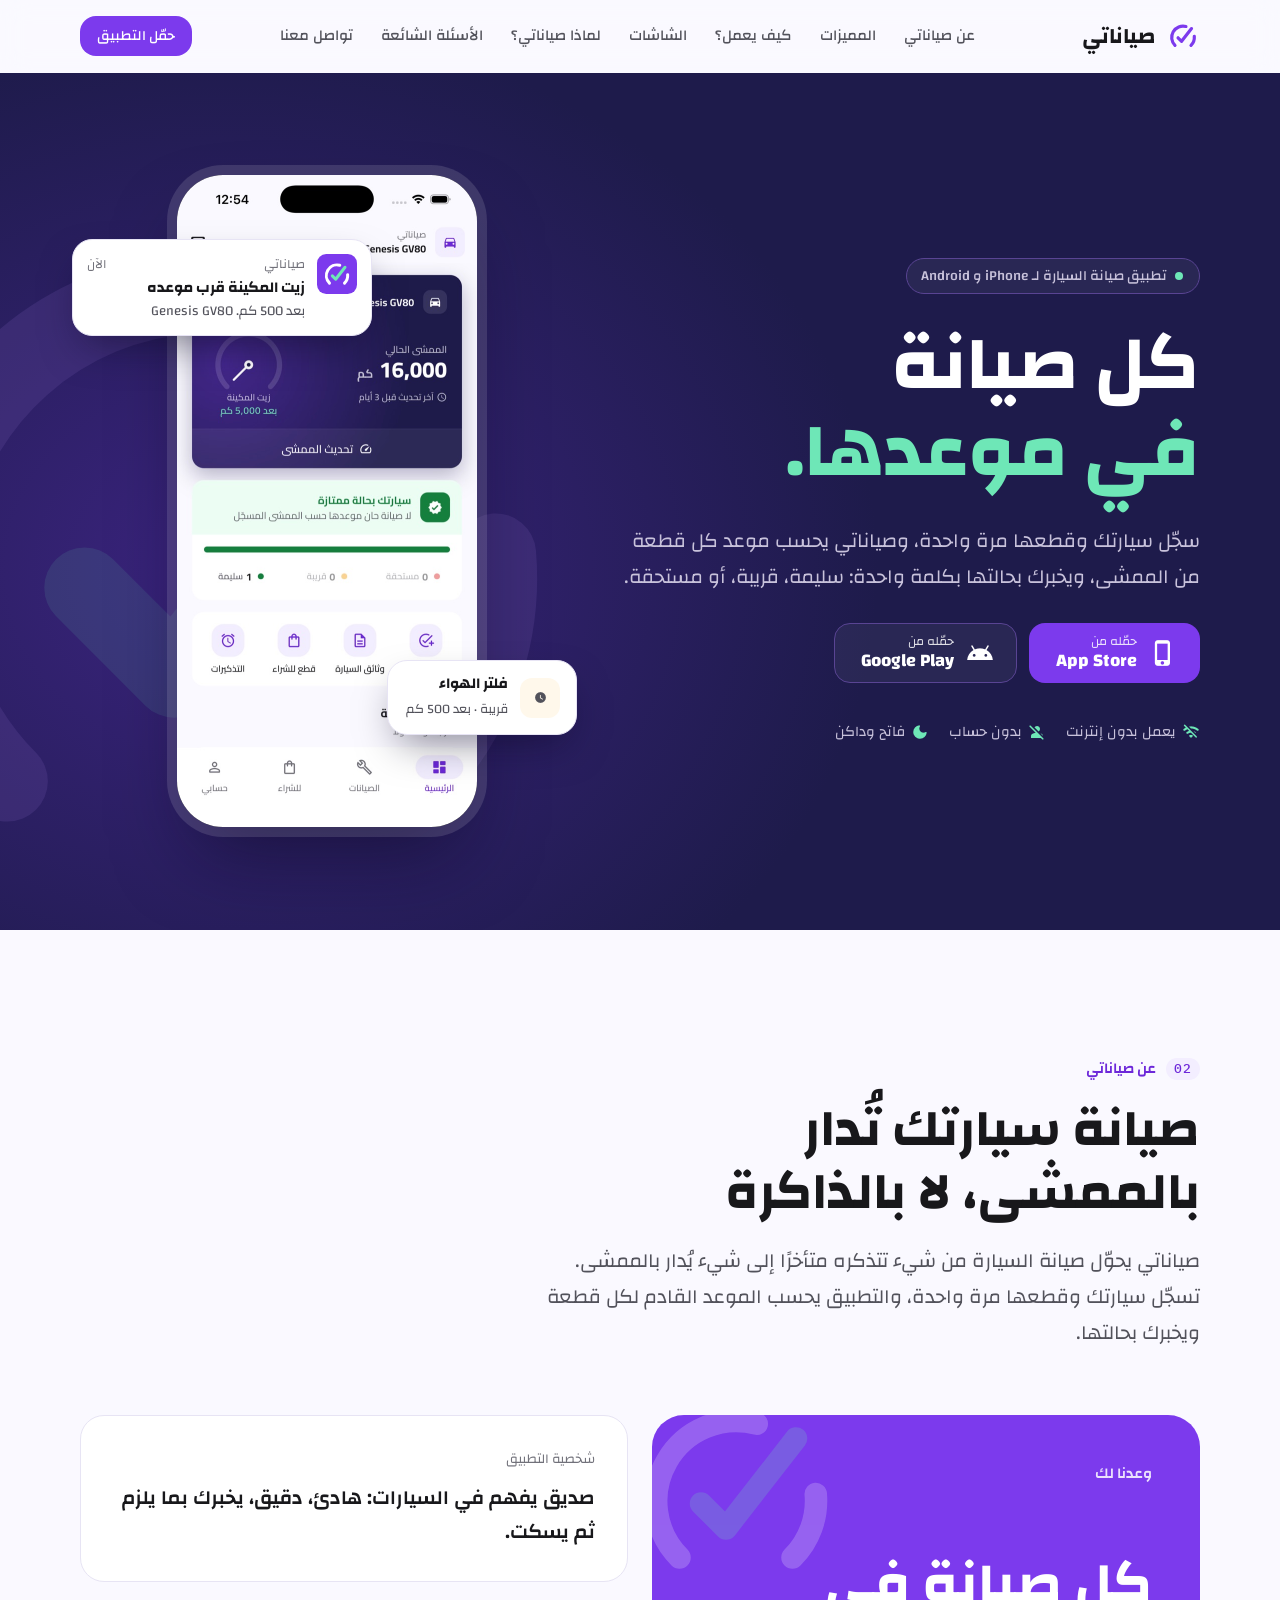
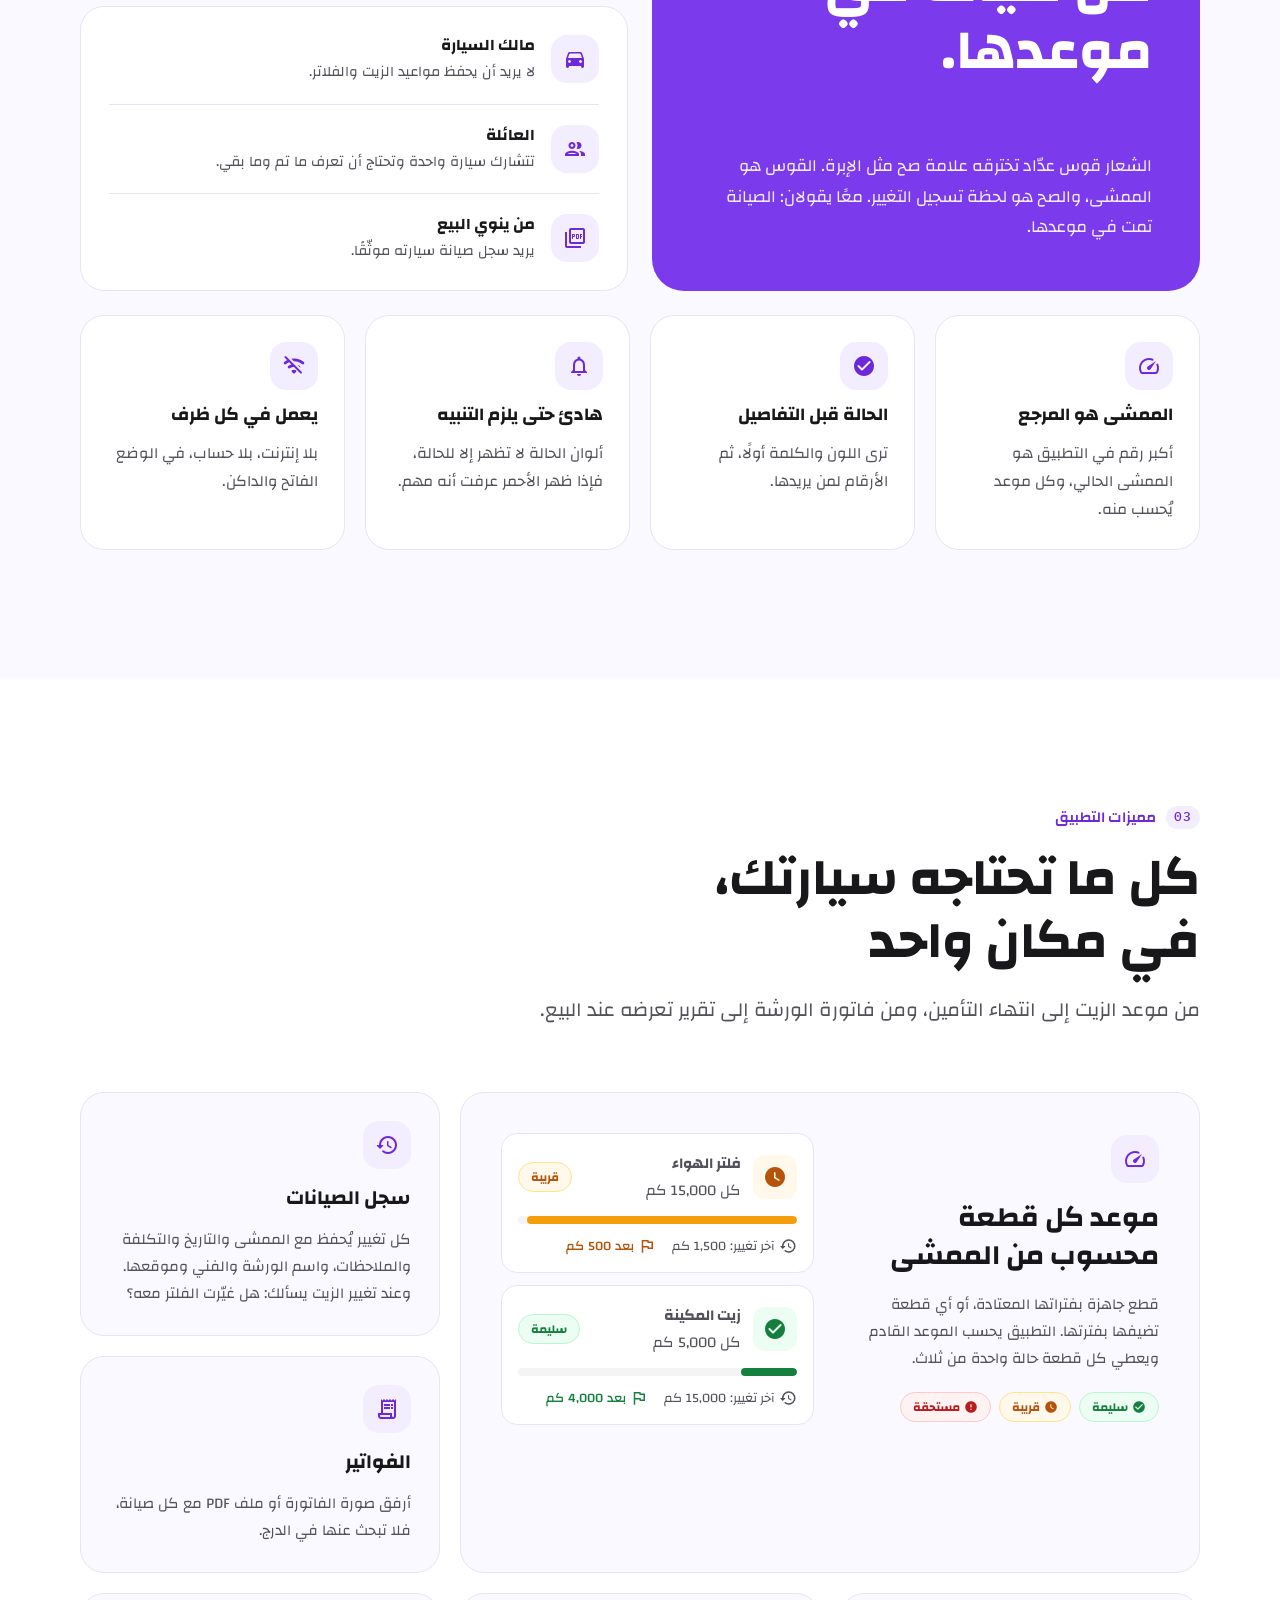
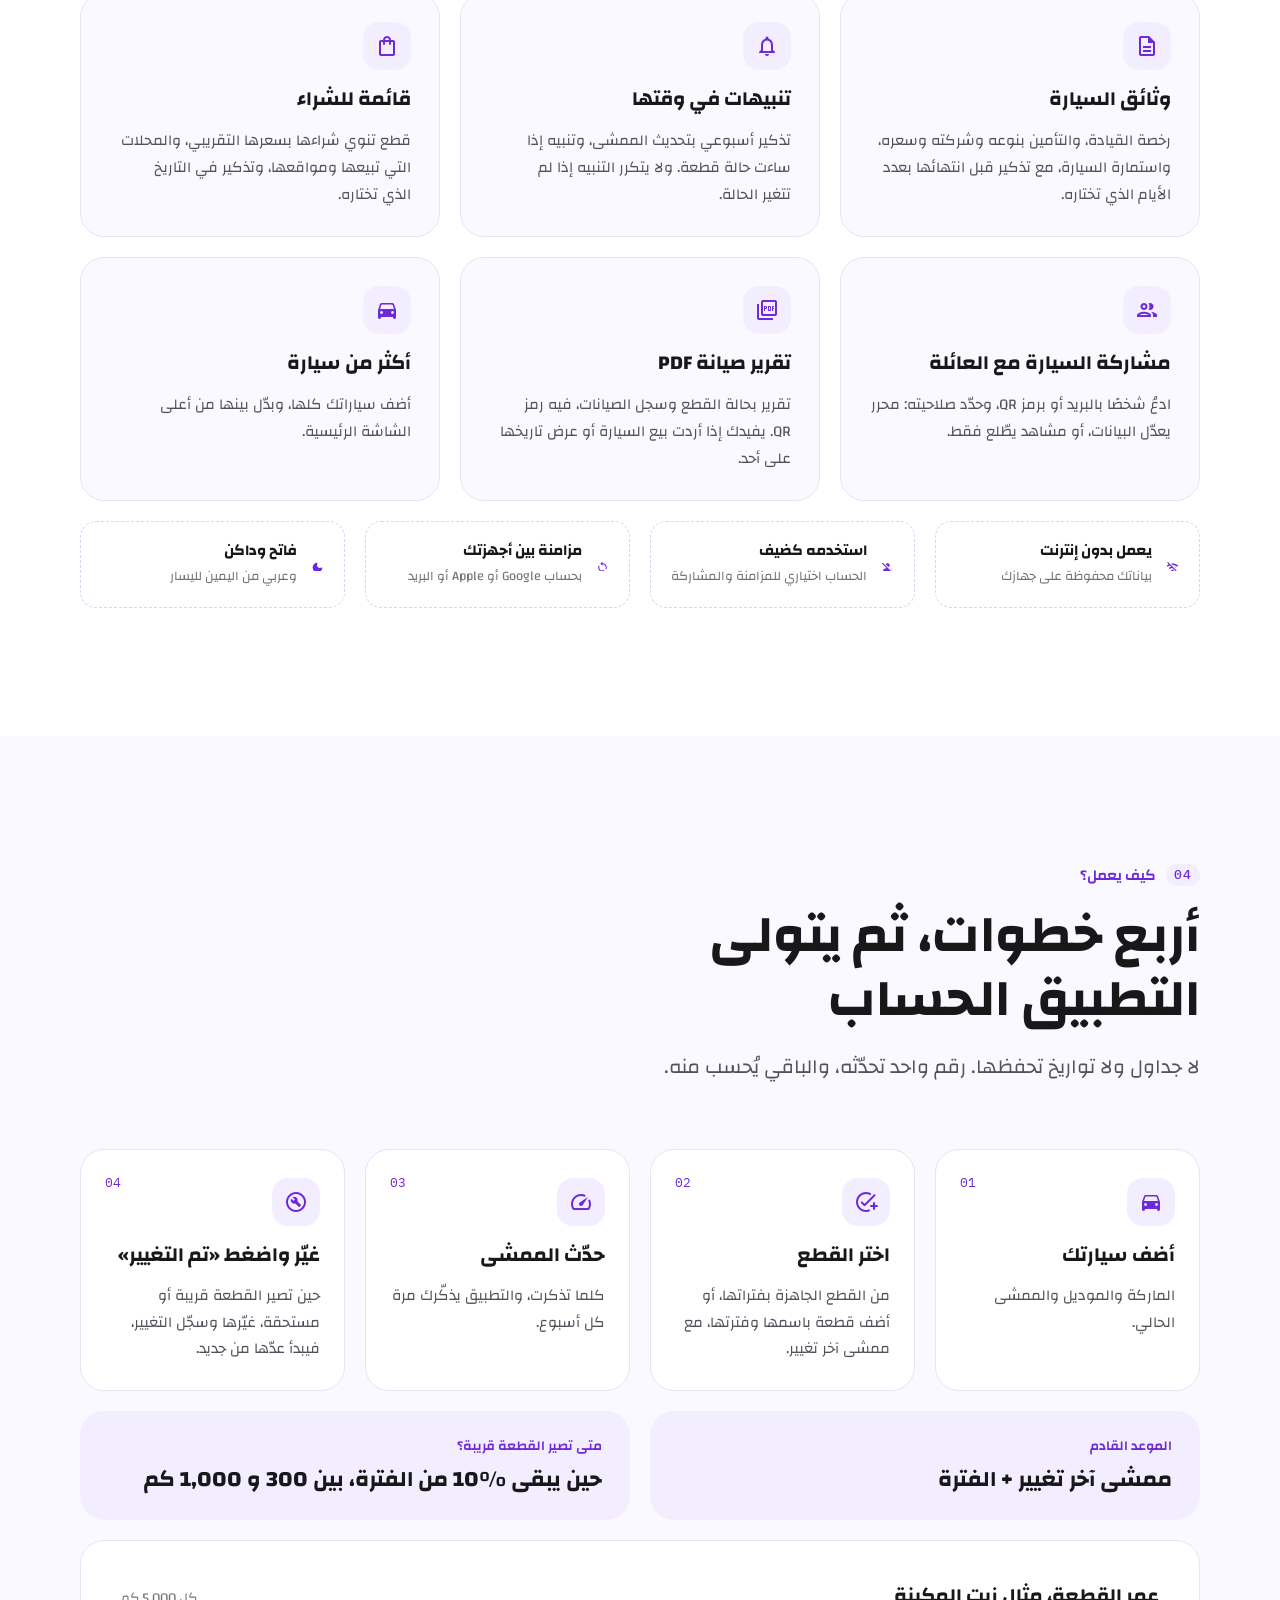
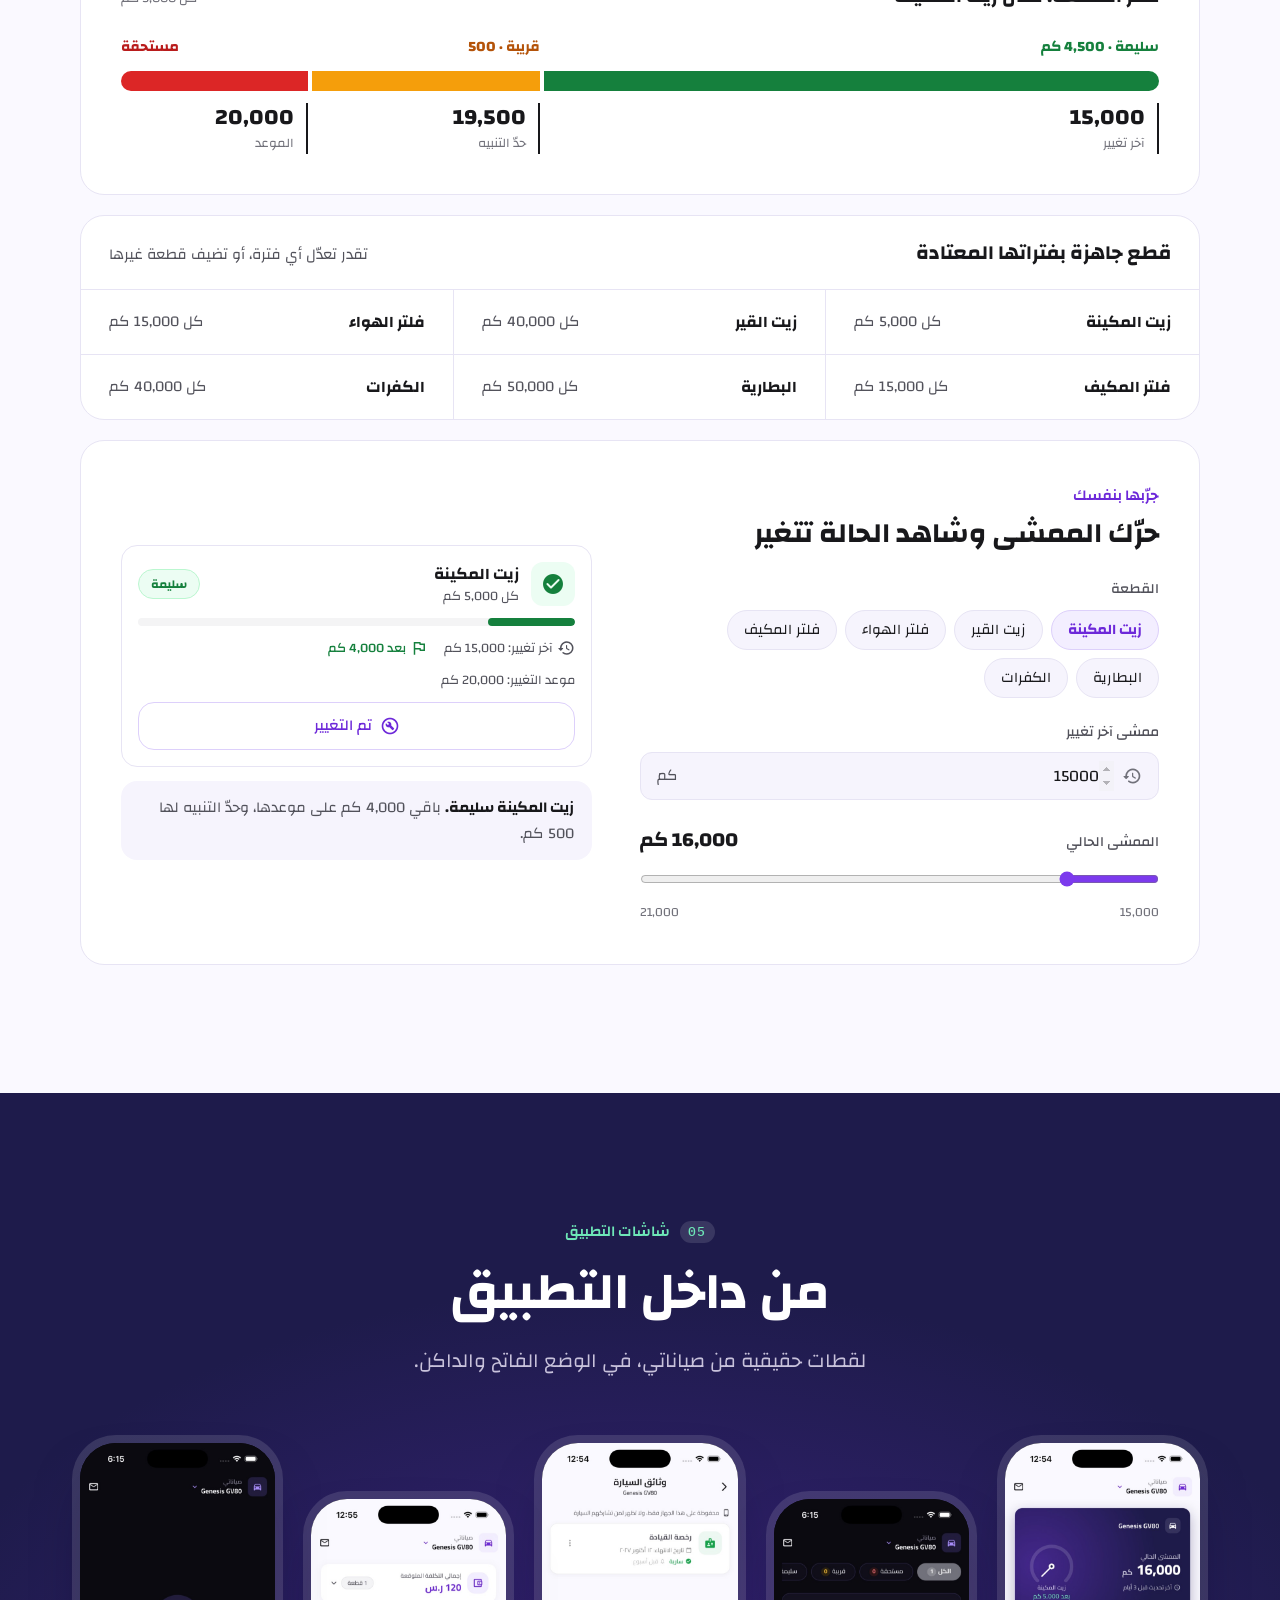
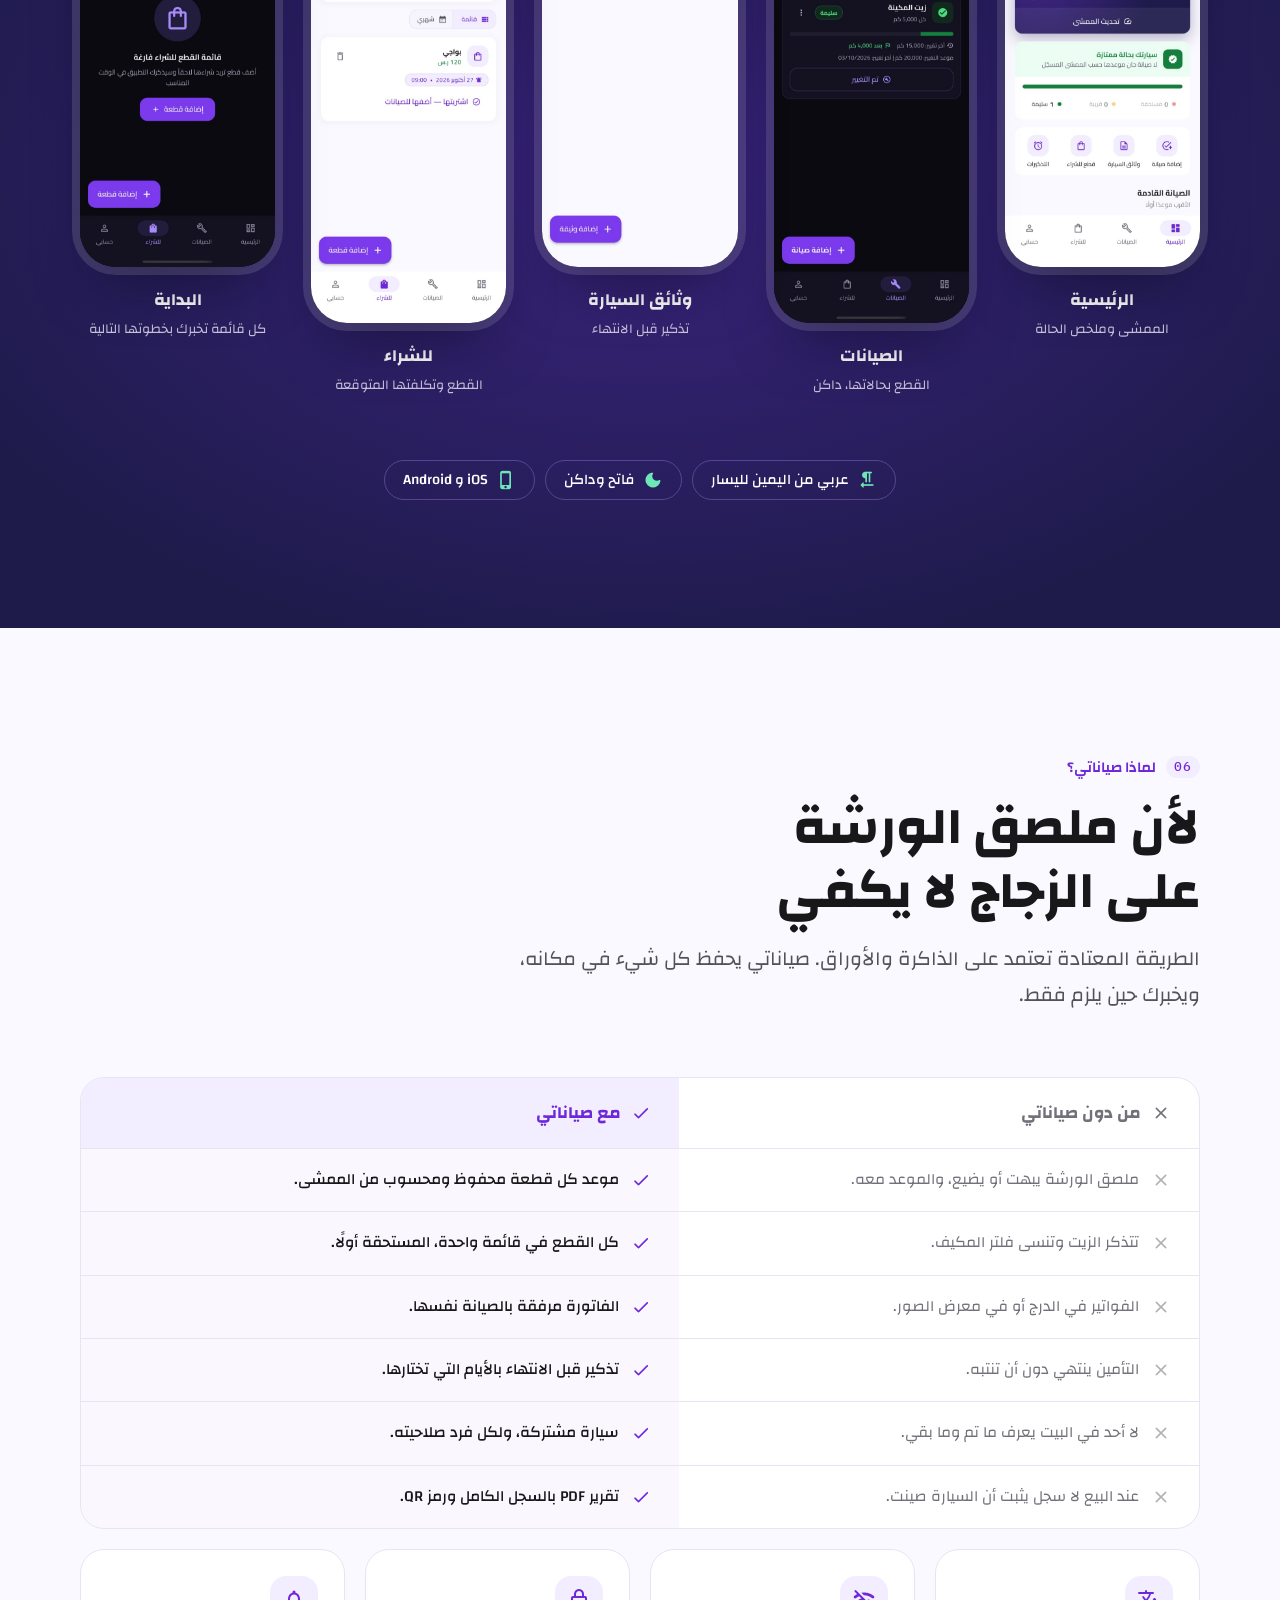
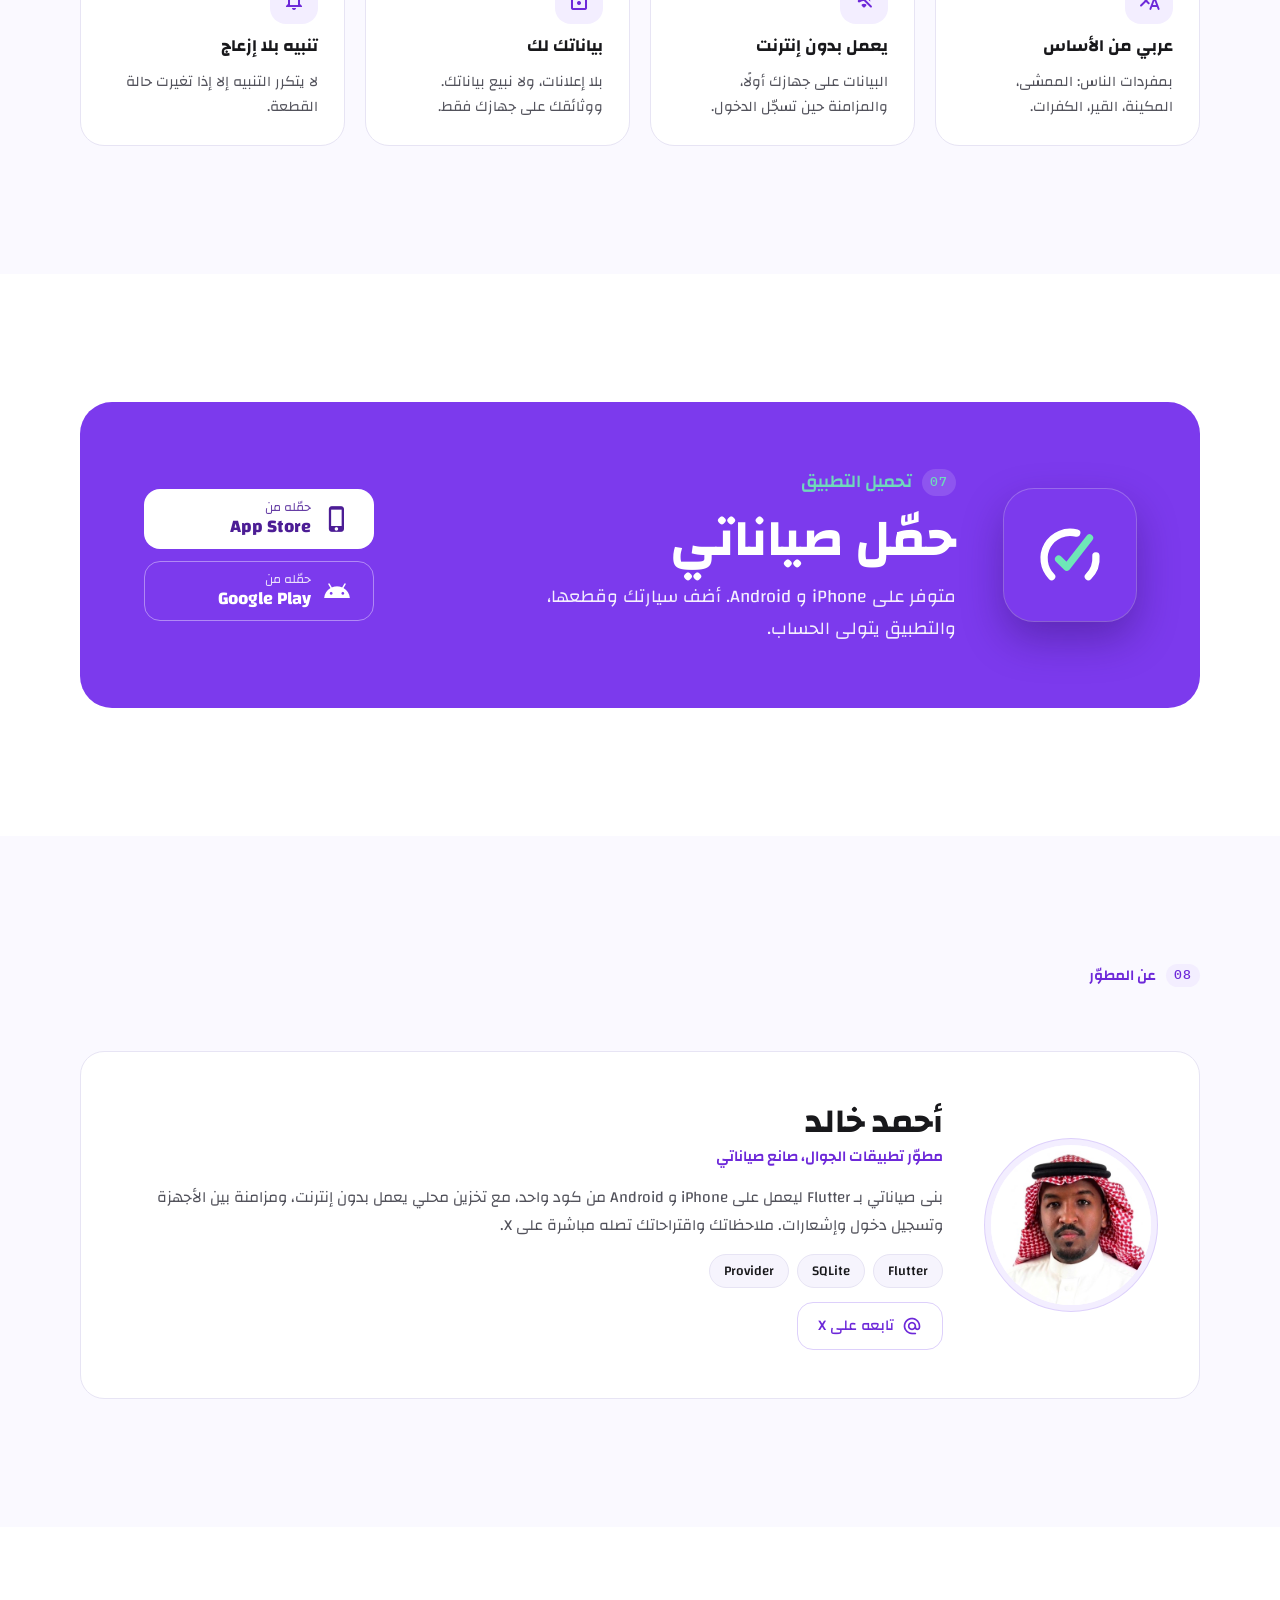
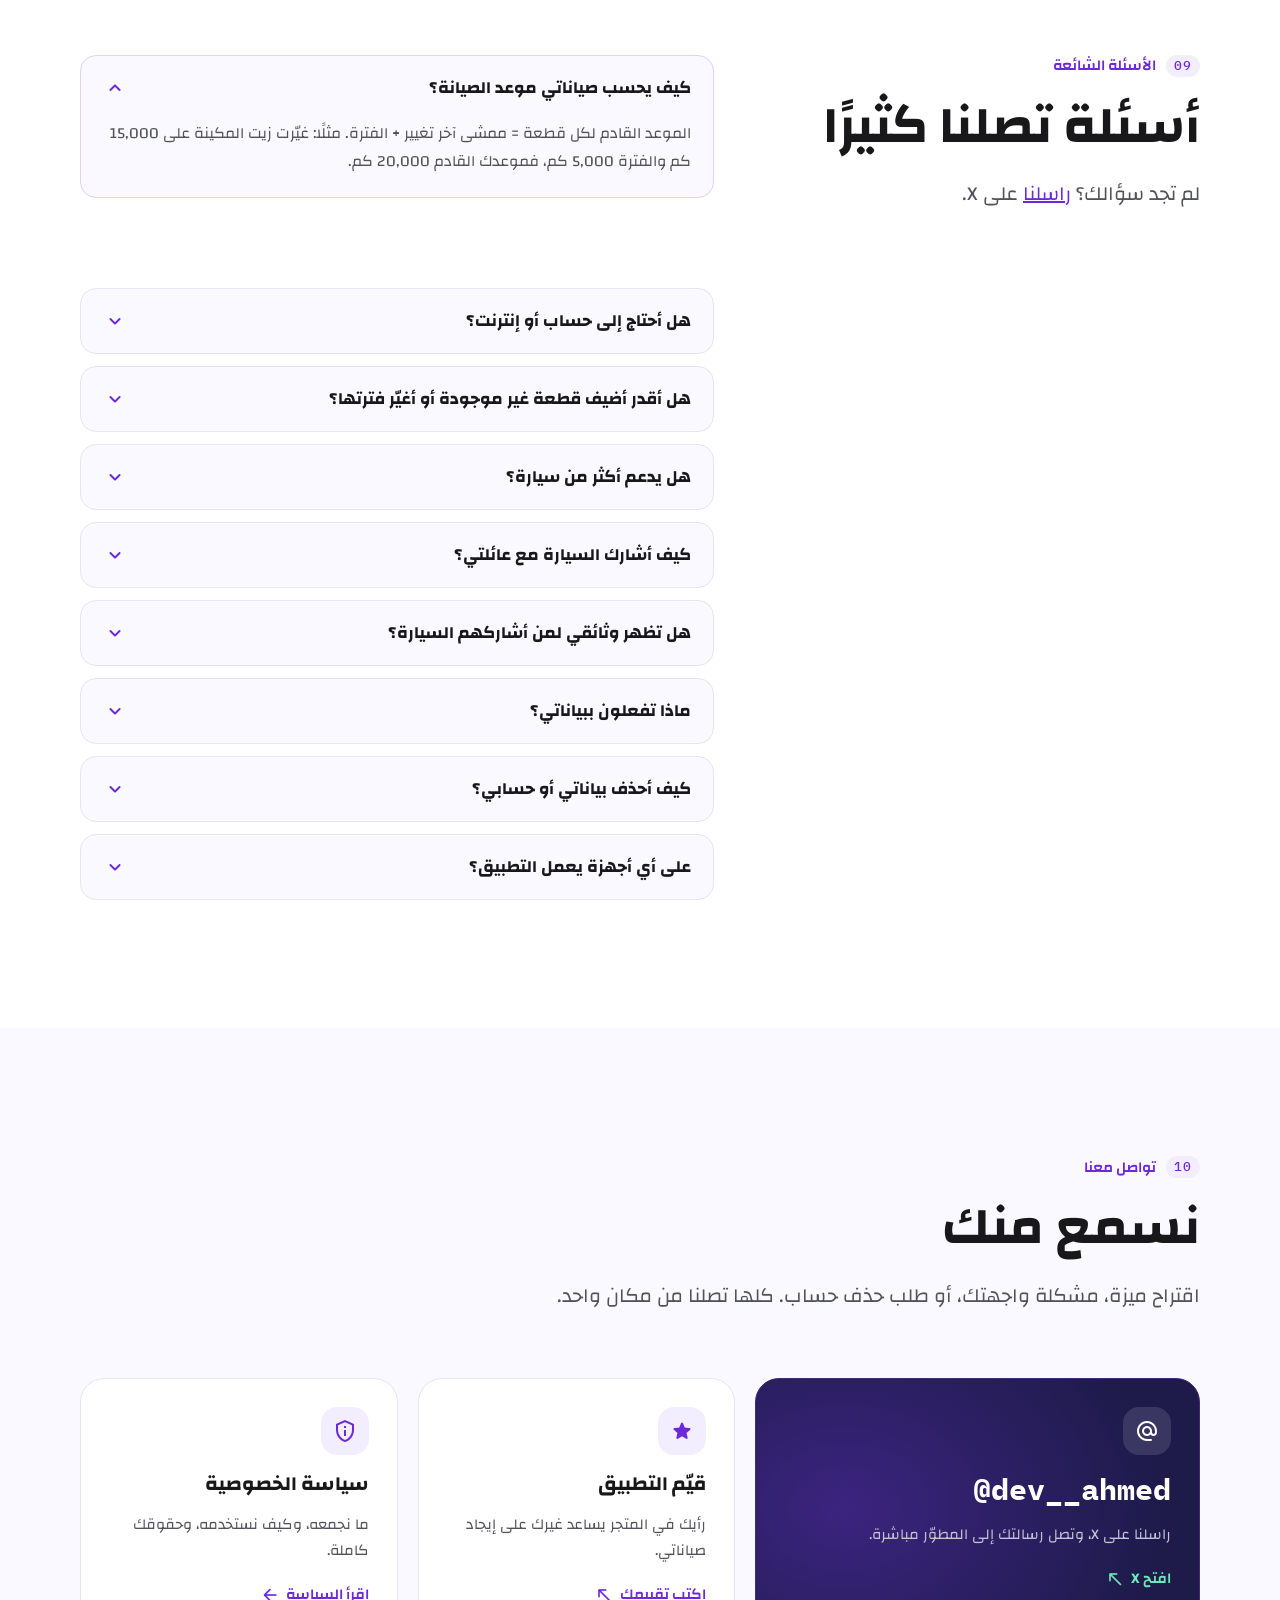
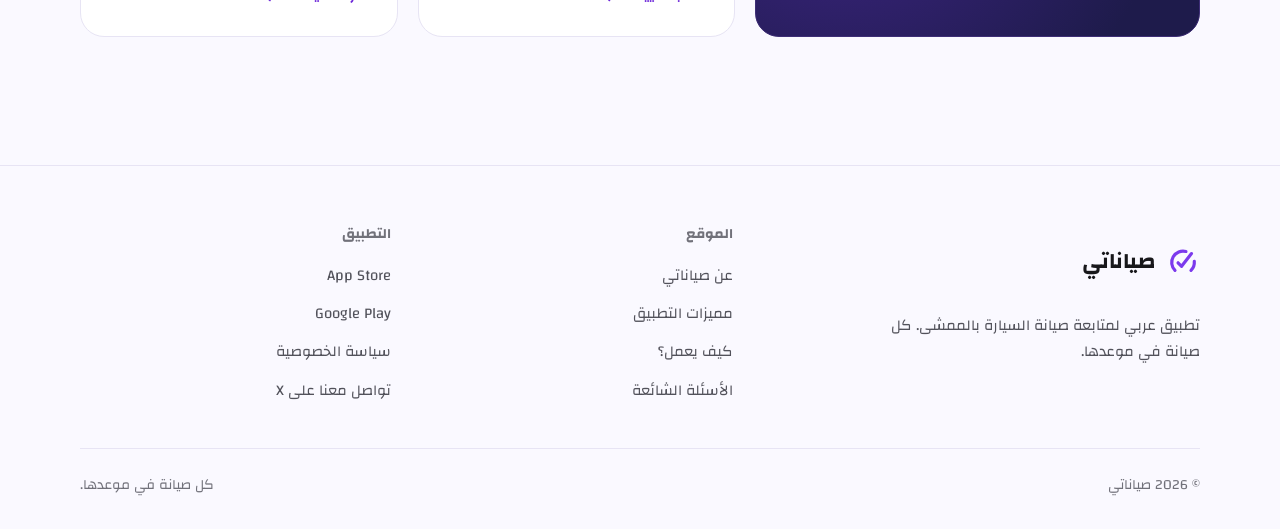
==== commit 6d38cd9e: "Remove data storage provider mentions from the site Co-Authored-By: Claude Opus 5.5 (1M context) <no" ====
--- a/index.html
+++ b/index.html
@@ -425,9 +425,9 @@
       <img class="dev-avatar" src="assets/img/developer.jpg" width="400" height="400" loading="lazy" alt="صورة أحمد خالد">
       <div class="dev-copy">
         <div><p class="dev-name">أحمد خالد</p><p class="dev-role">مطوّر تطبيقات الجوال، صانع صياناتي</p></div>
-        <p class="text">بنى صياناتي بـ Flutter ليعمل على iPhone و Android من كود واحد، مع تخزين محلي يعمل بدون إنترنت، ومزامنة وتسجيل دخول وإشعارات عبر Firebase. ملاحظاتك واقتراحاتك تصله مباشرة على X.</p>
+        <p class="text">بنى صياناتي بـ Flutter ليعمل على iPhone و Android من كود واحد، مع تخزين محلي يعمل بدون إنترنت، ومزامنة بين الأجهزة وتسجيل دخول وإشعارات. ملاحظاتك واقتراحاتك تصله مباشرة على X.</p>
         <ul class="tech" aria-label="التقنيات">
-          <li>Flutter</li><li>Firebase</li><li>SQLite</li><li>Provider</li>
+          <li>Flutter</li><li>SQLite</li><li>Provider</li>
         </ul>
         <a class="btn btn-outline" href="https://x.com/dev__ahmed" target="_blank" rel="noopener"><span class="i i-r i-20" aria-hidden="true">alternate_email</span>تابعه على X</a>
       </div>
--- a/assets/css/style.css
+++ b/assets/css/style.css
@@ -415,6 +415,7 @@
 .doc h3 { margin: 24px 0 8px; font-size: 18px; }
 .doc p, .doc li { font-size: 16.5px; line-height: 1.9; color: var(--ink-2); }
 .doc ul { display: grid; gap: 6px; margin: 10px 0; padding-inline-start: 22px; list-style: disc; }
+.doc ol { display: grid; gap: 6px; margin: 10px 0; padding-inline-start: 22px; list-style: decimal; }
 .doc strong { color: var(--ink); }
 .doc a { color: var(--brand-ink); }
 .doc table { width: 100%; margin: 14px 0; border-collapse: collapse; font-size: 15.5px; }
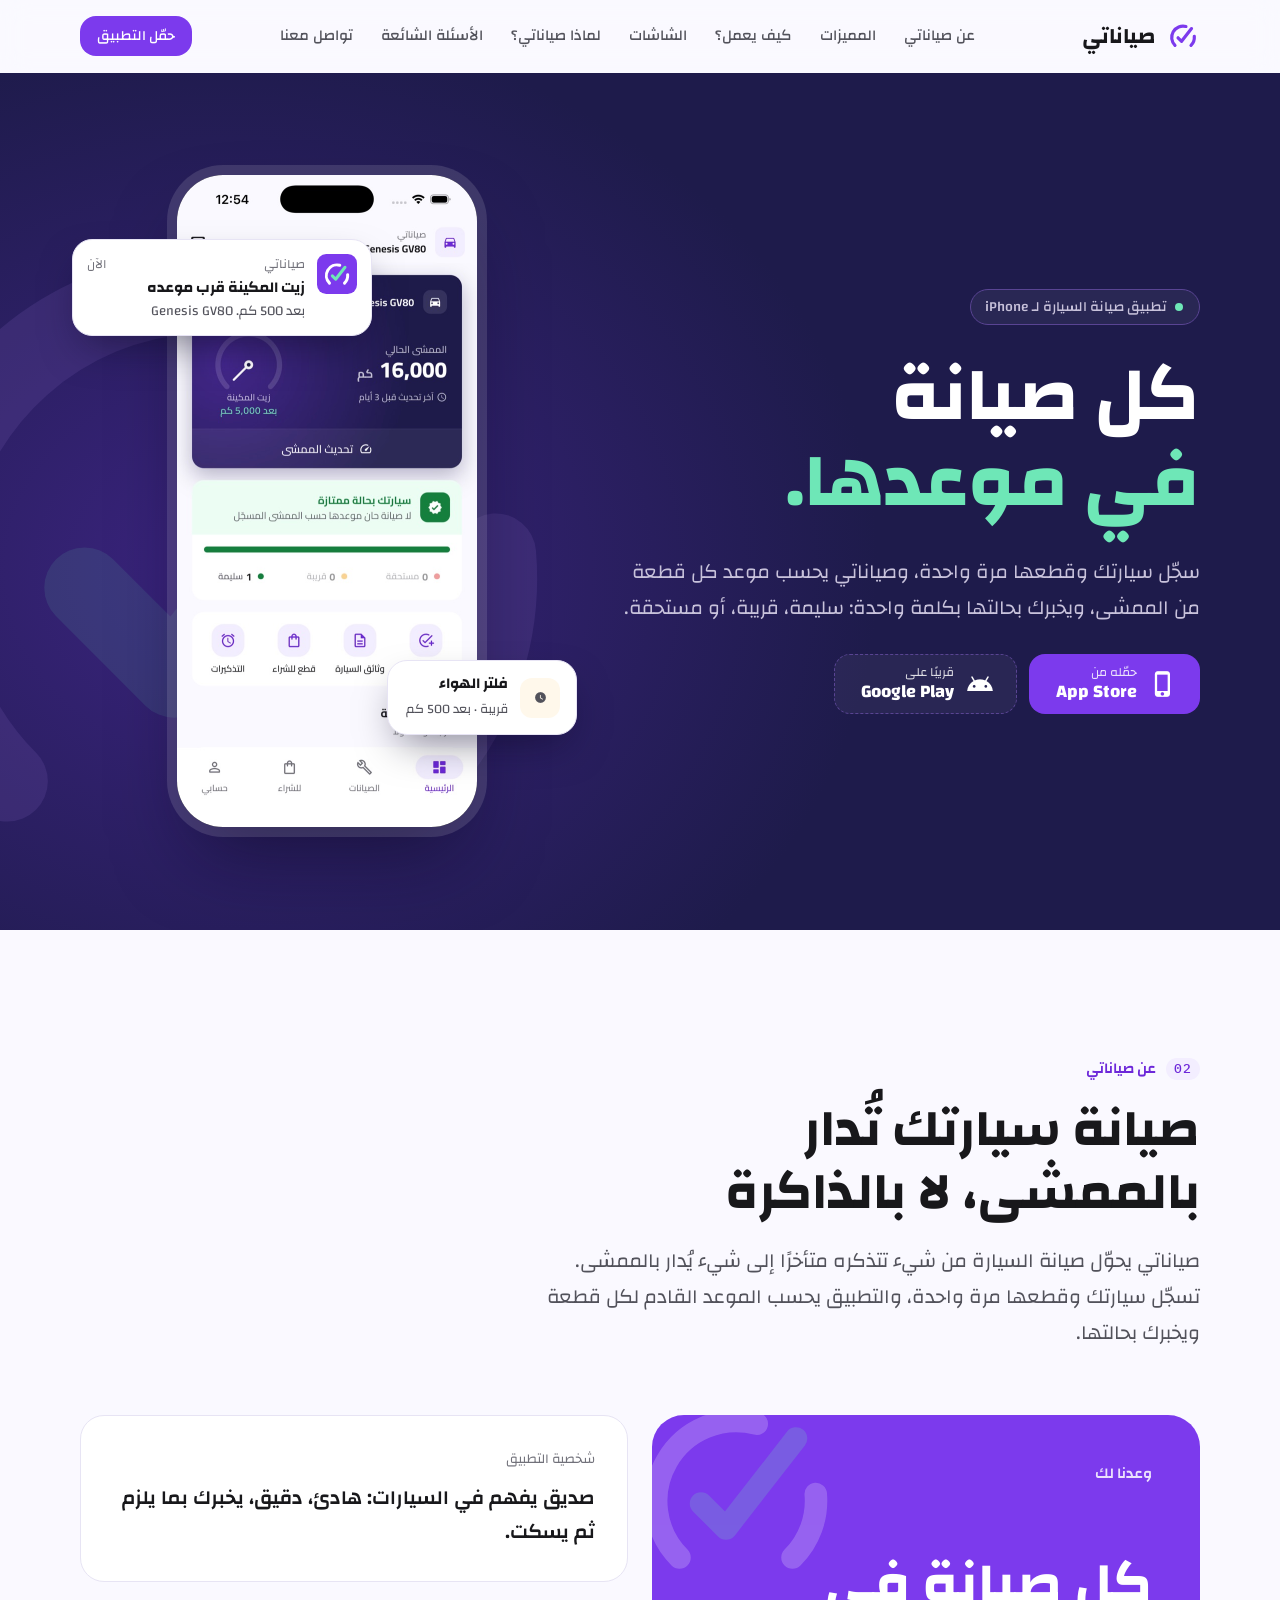
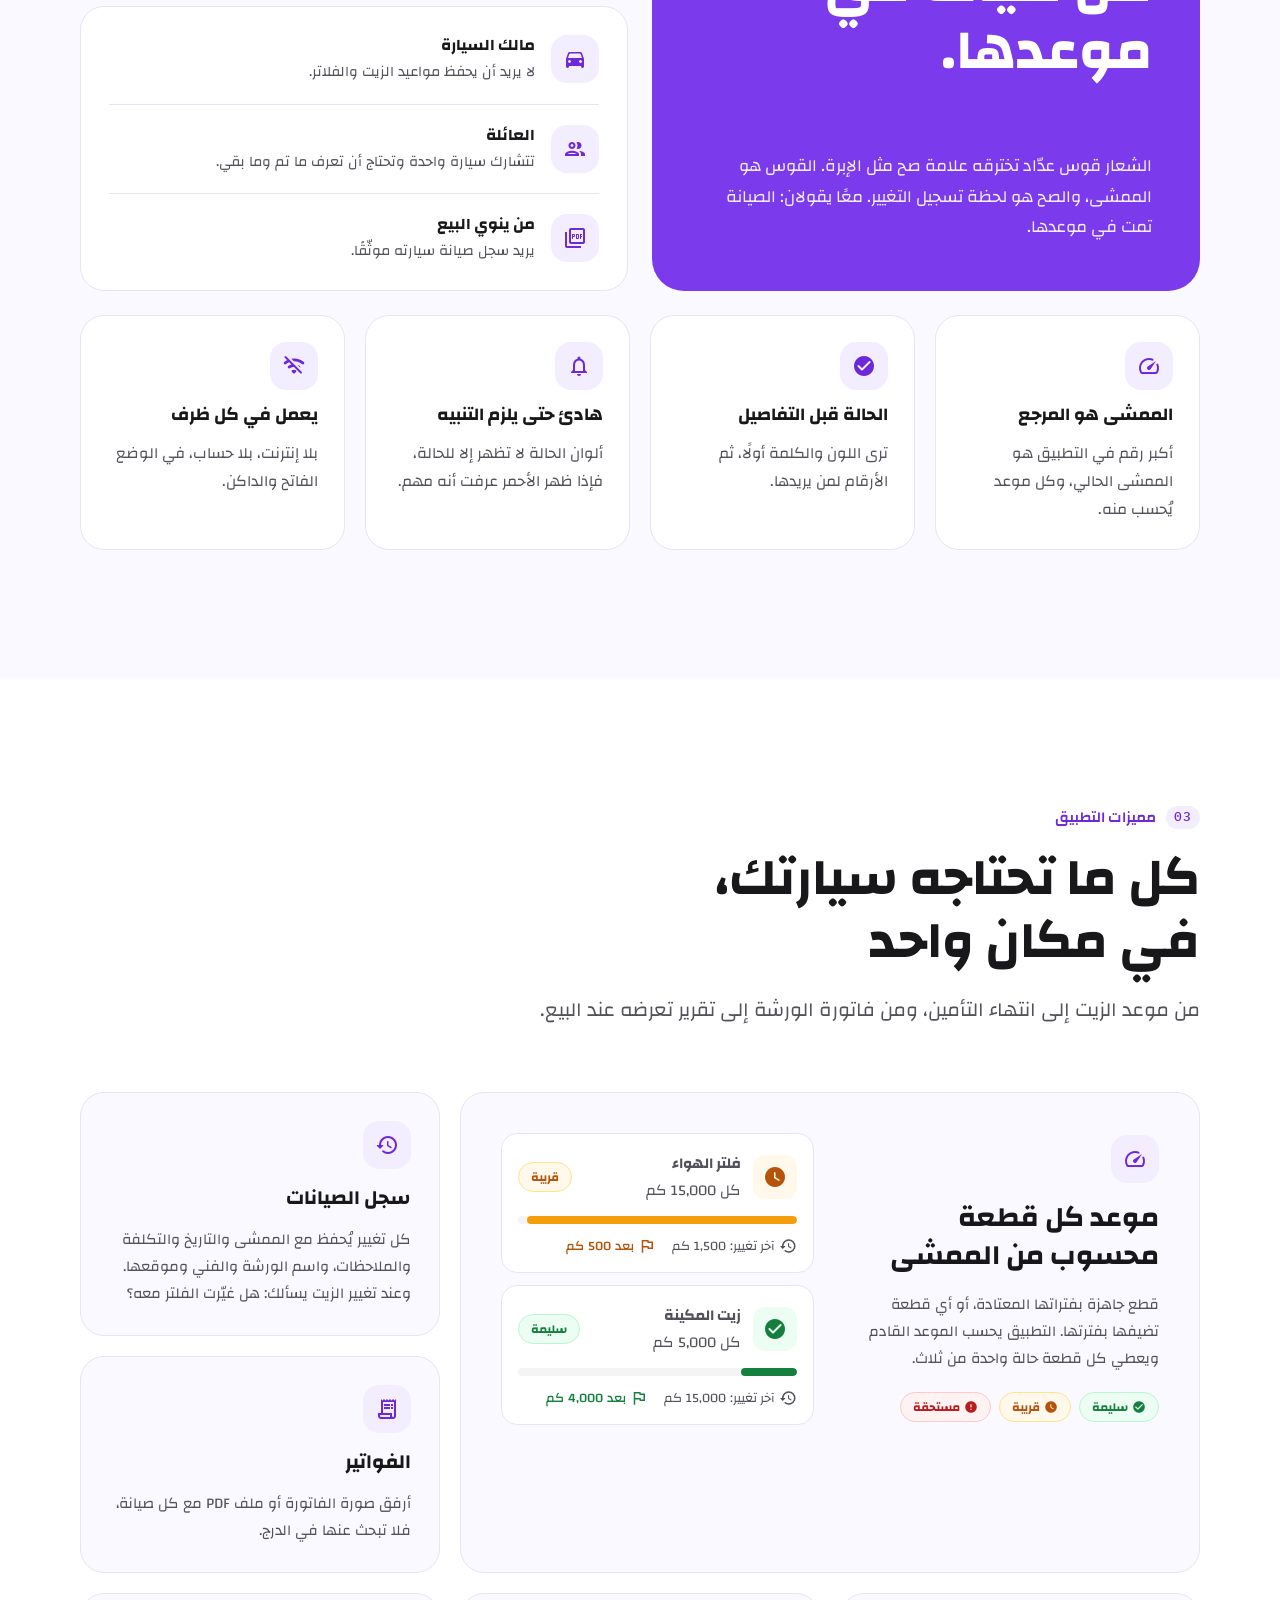
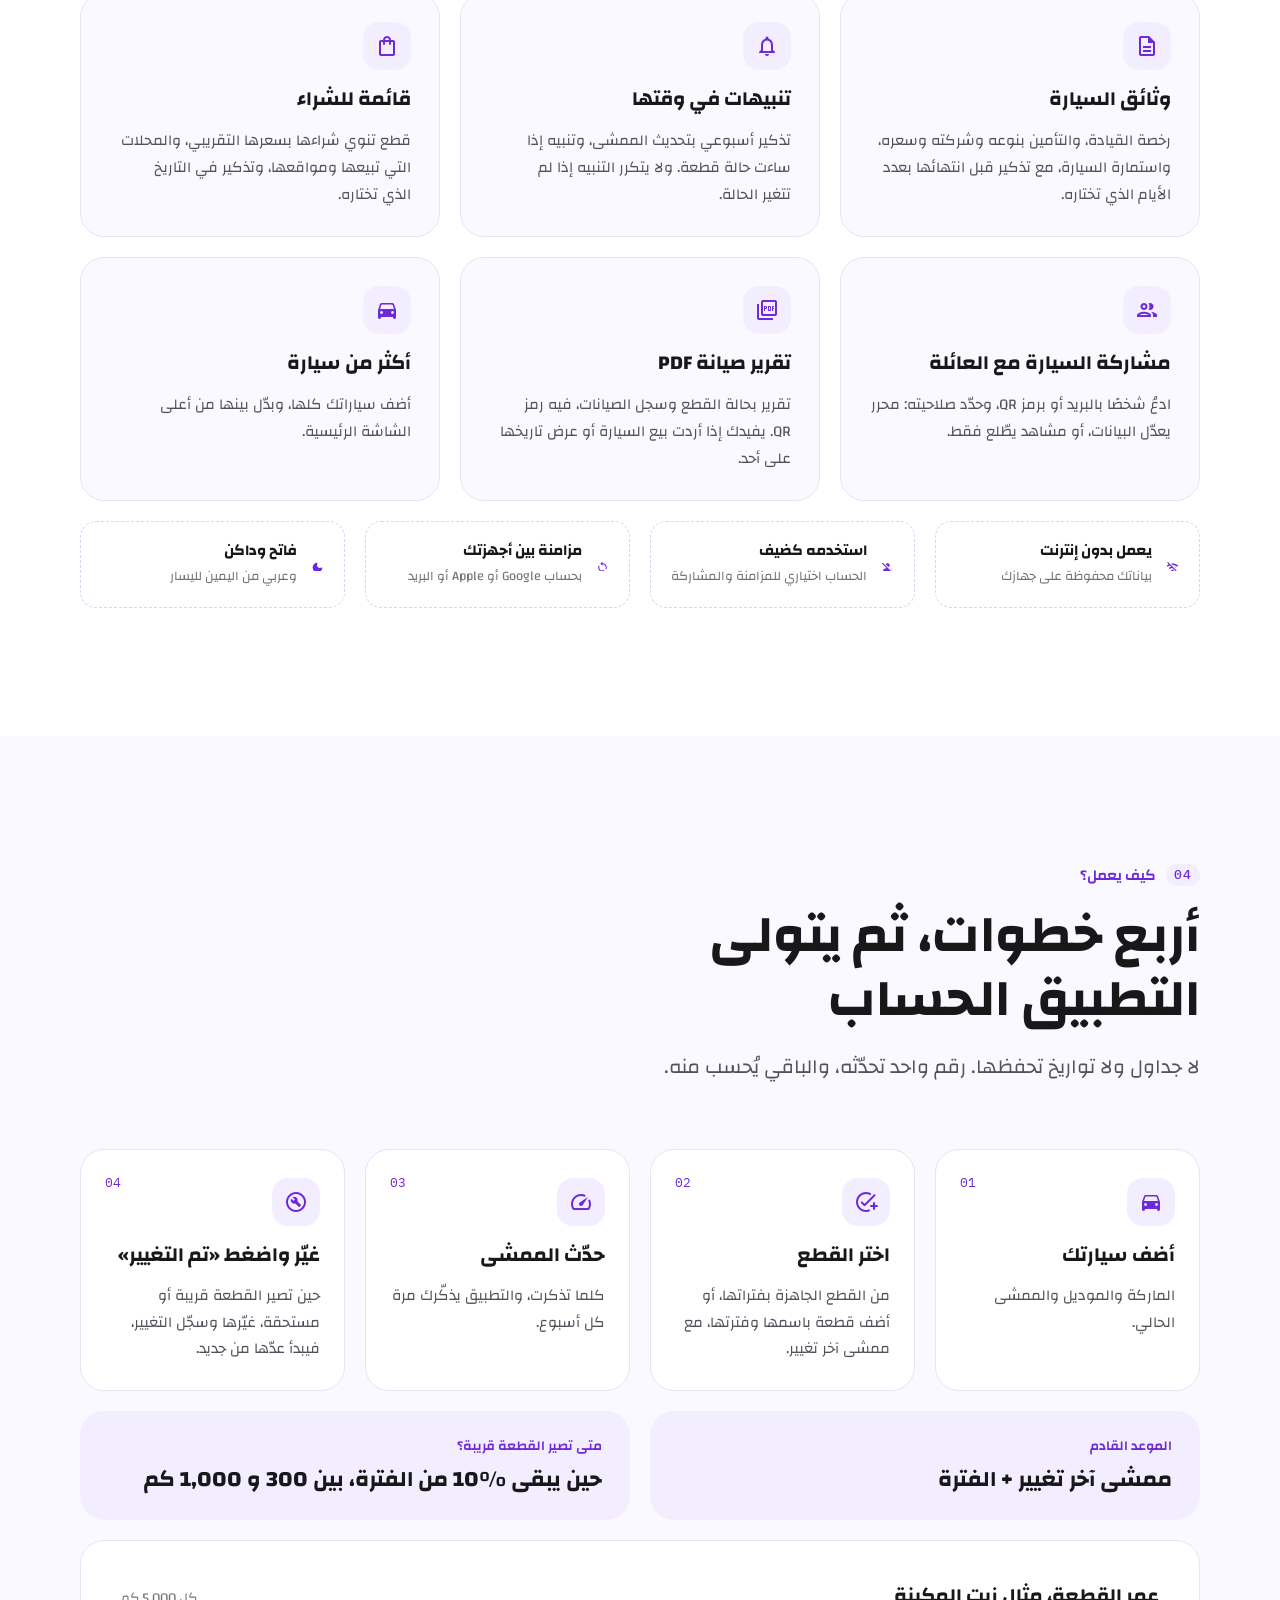
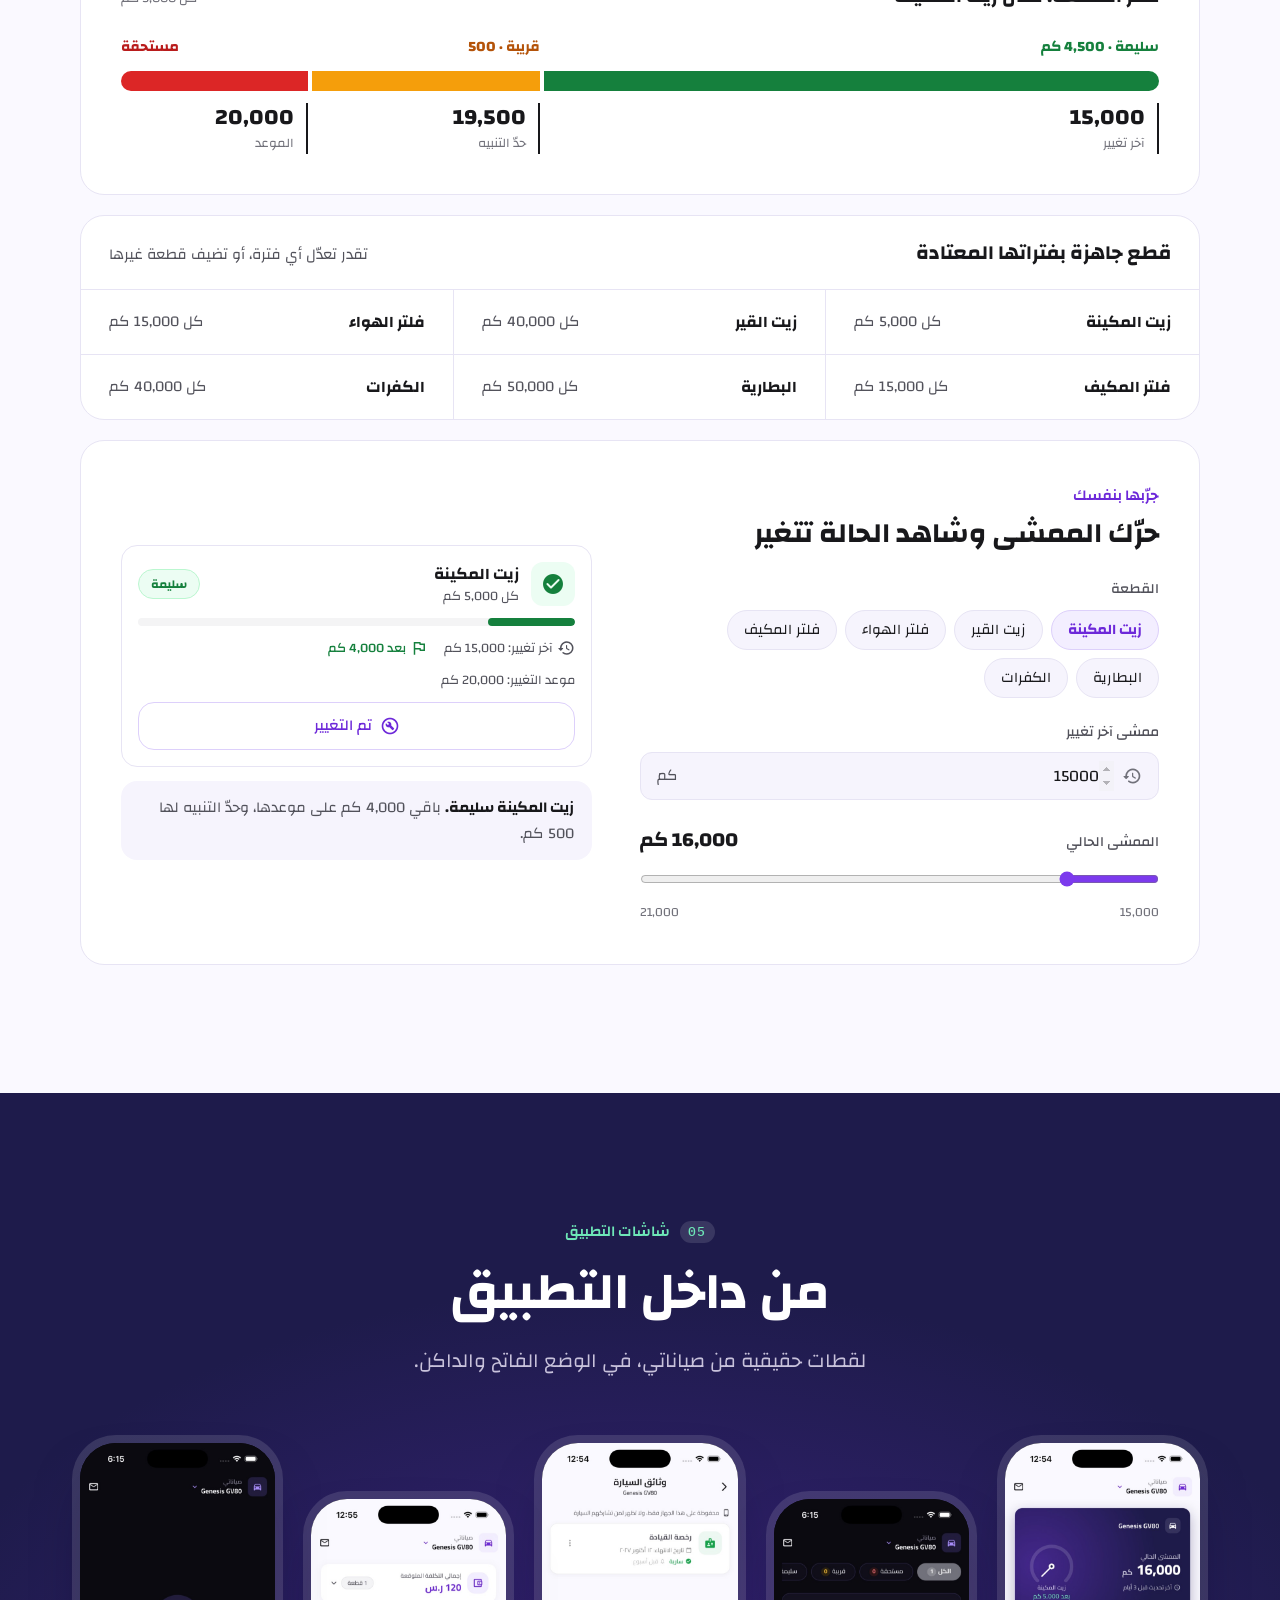
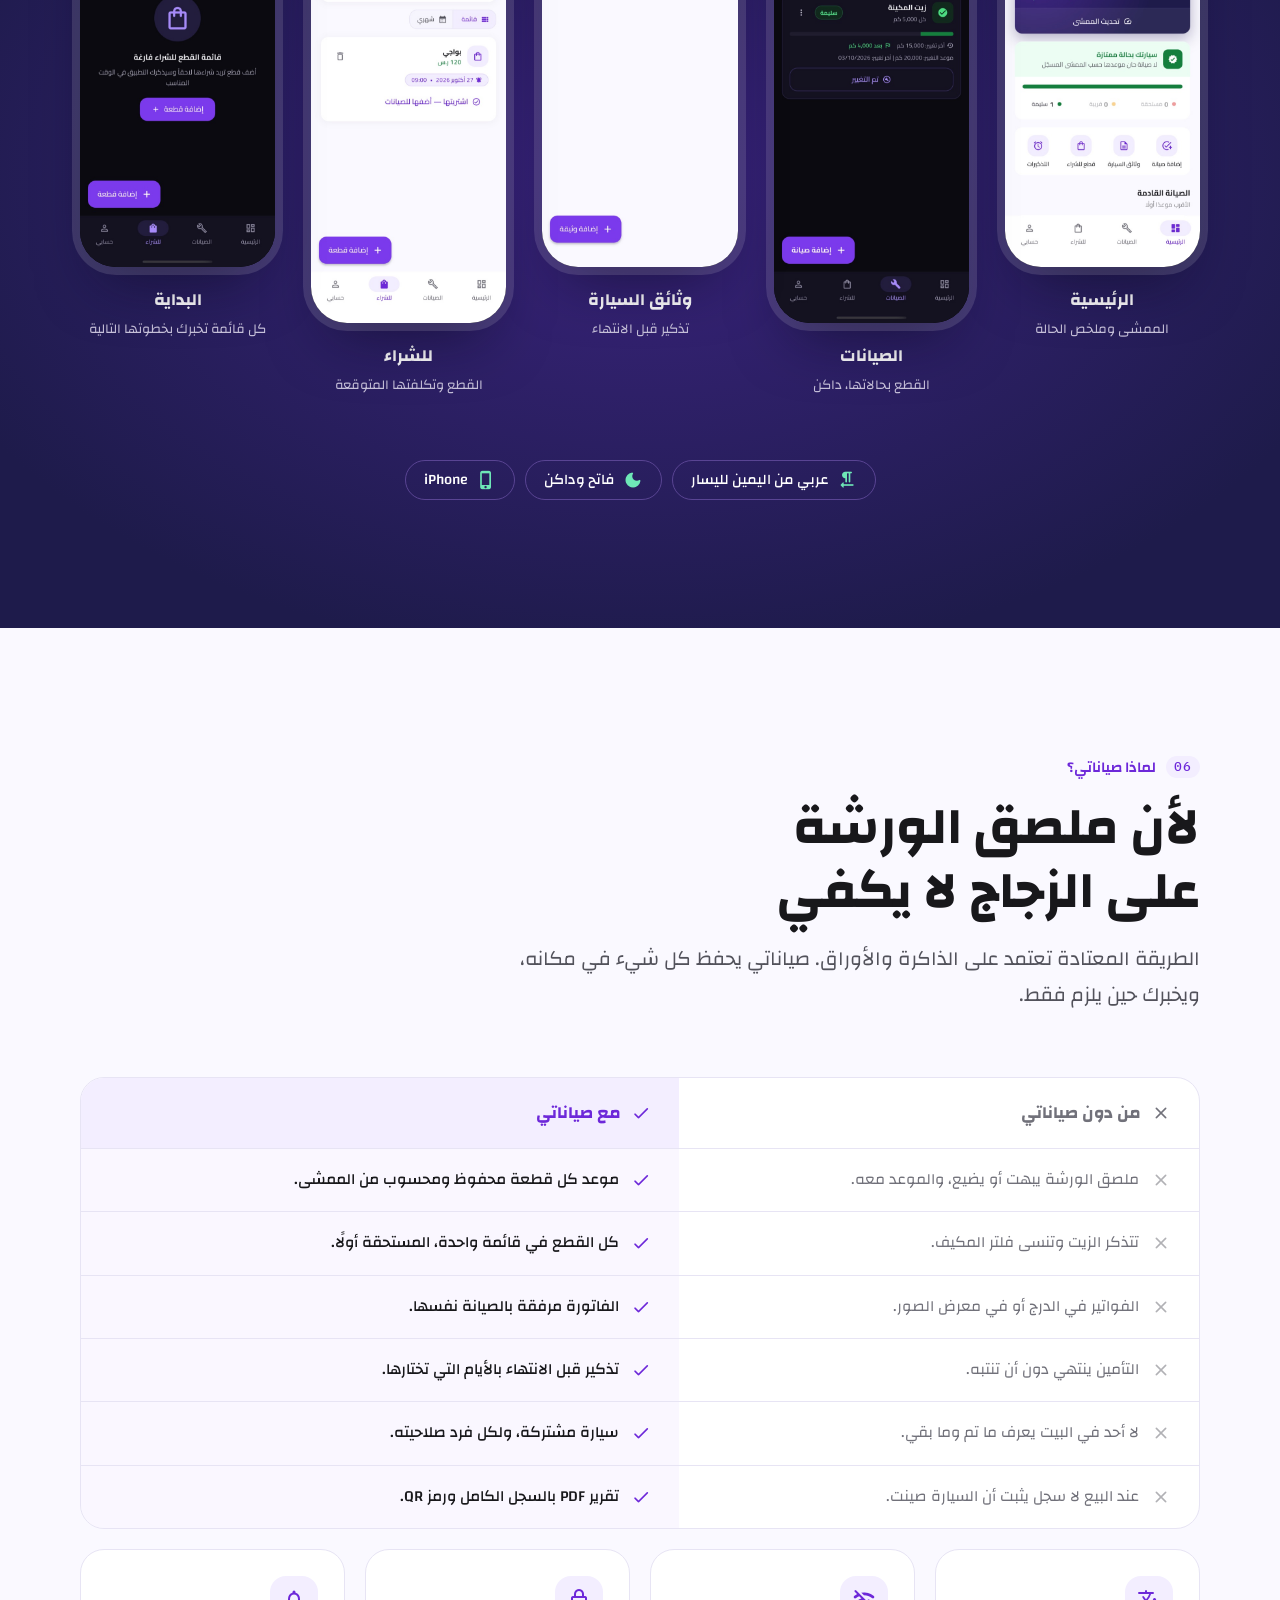
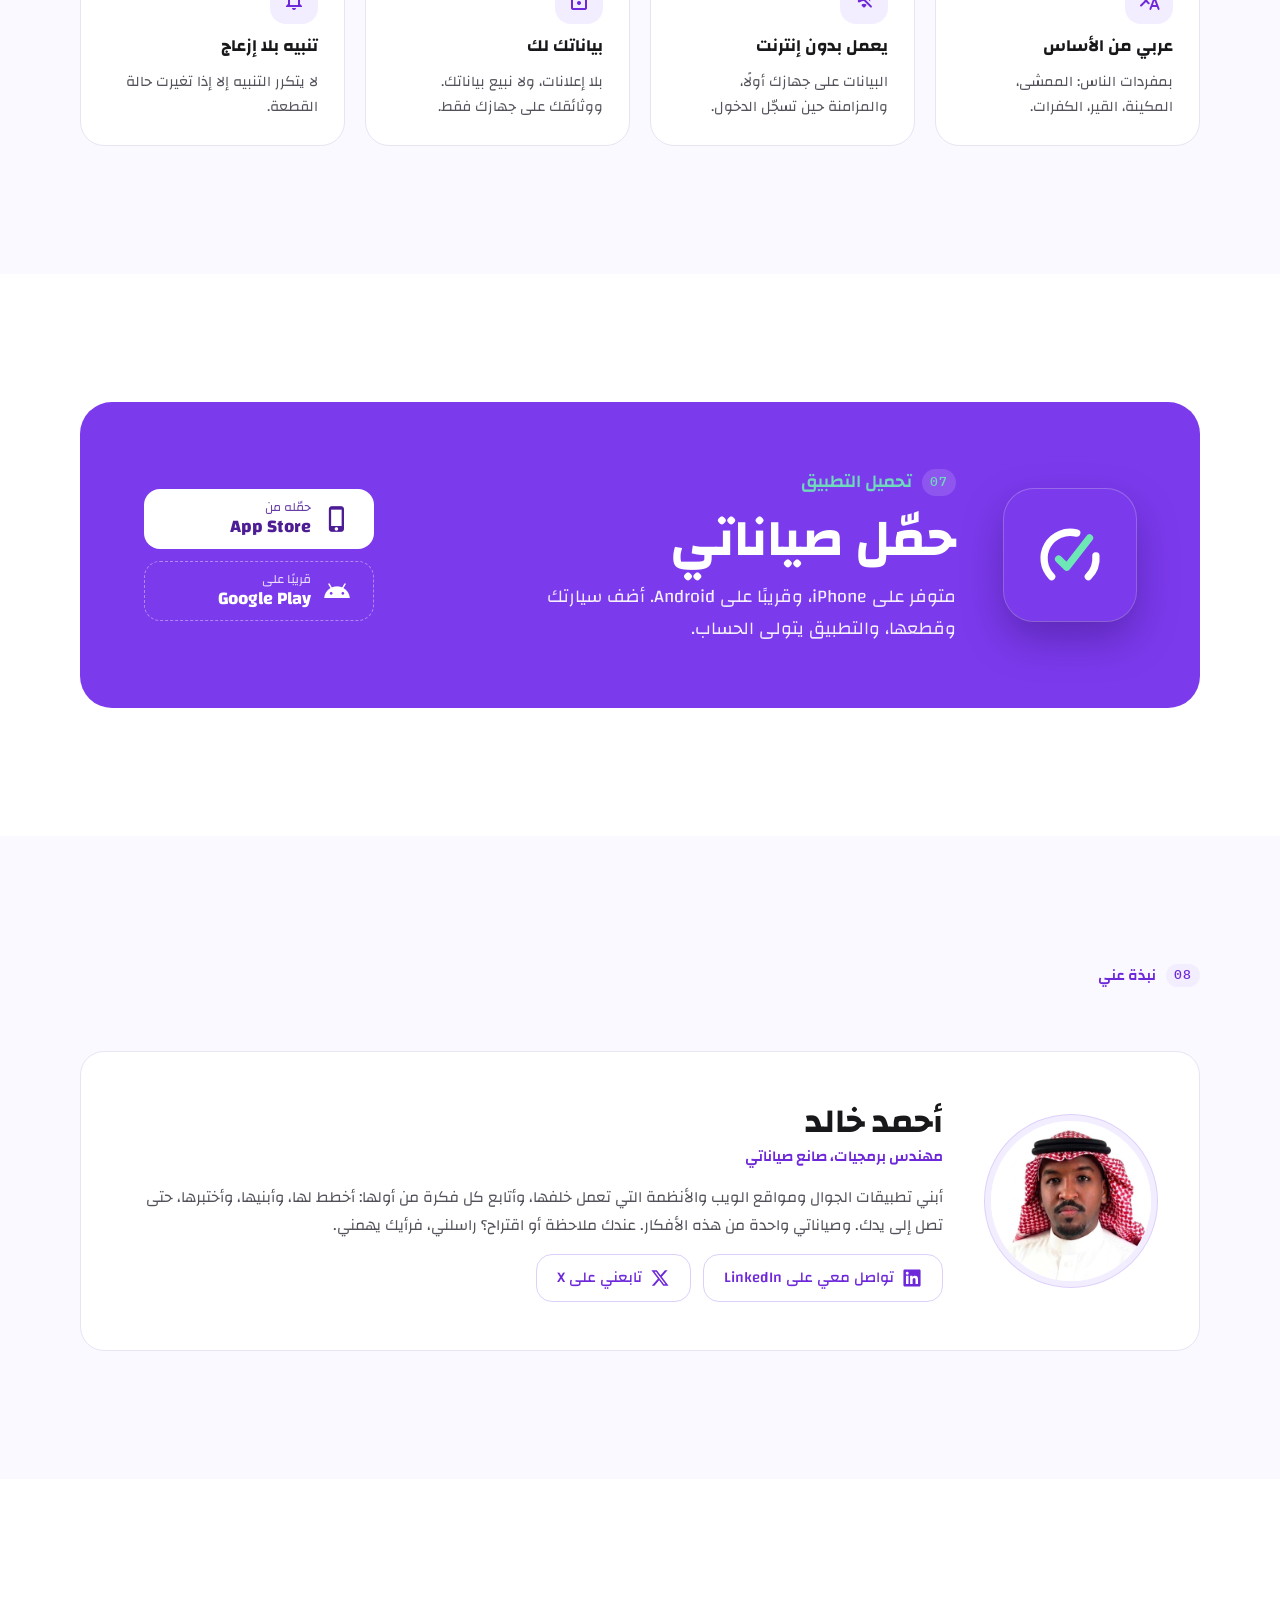
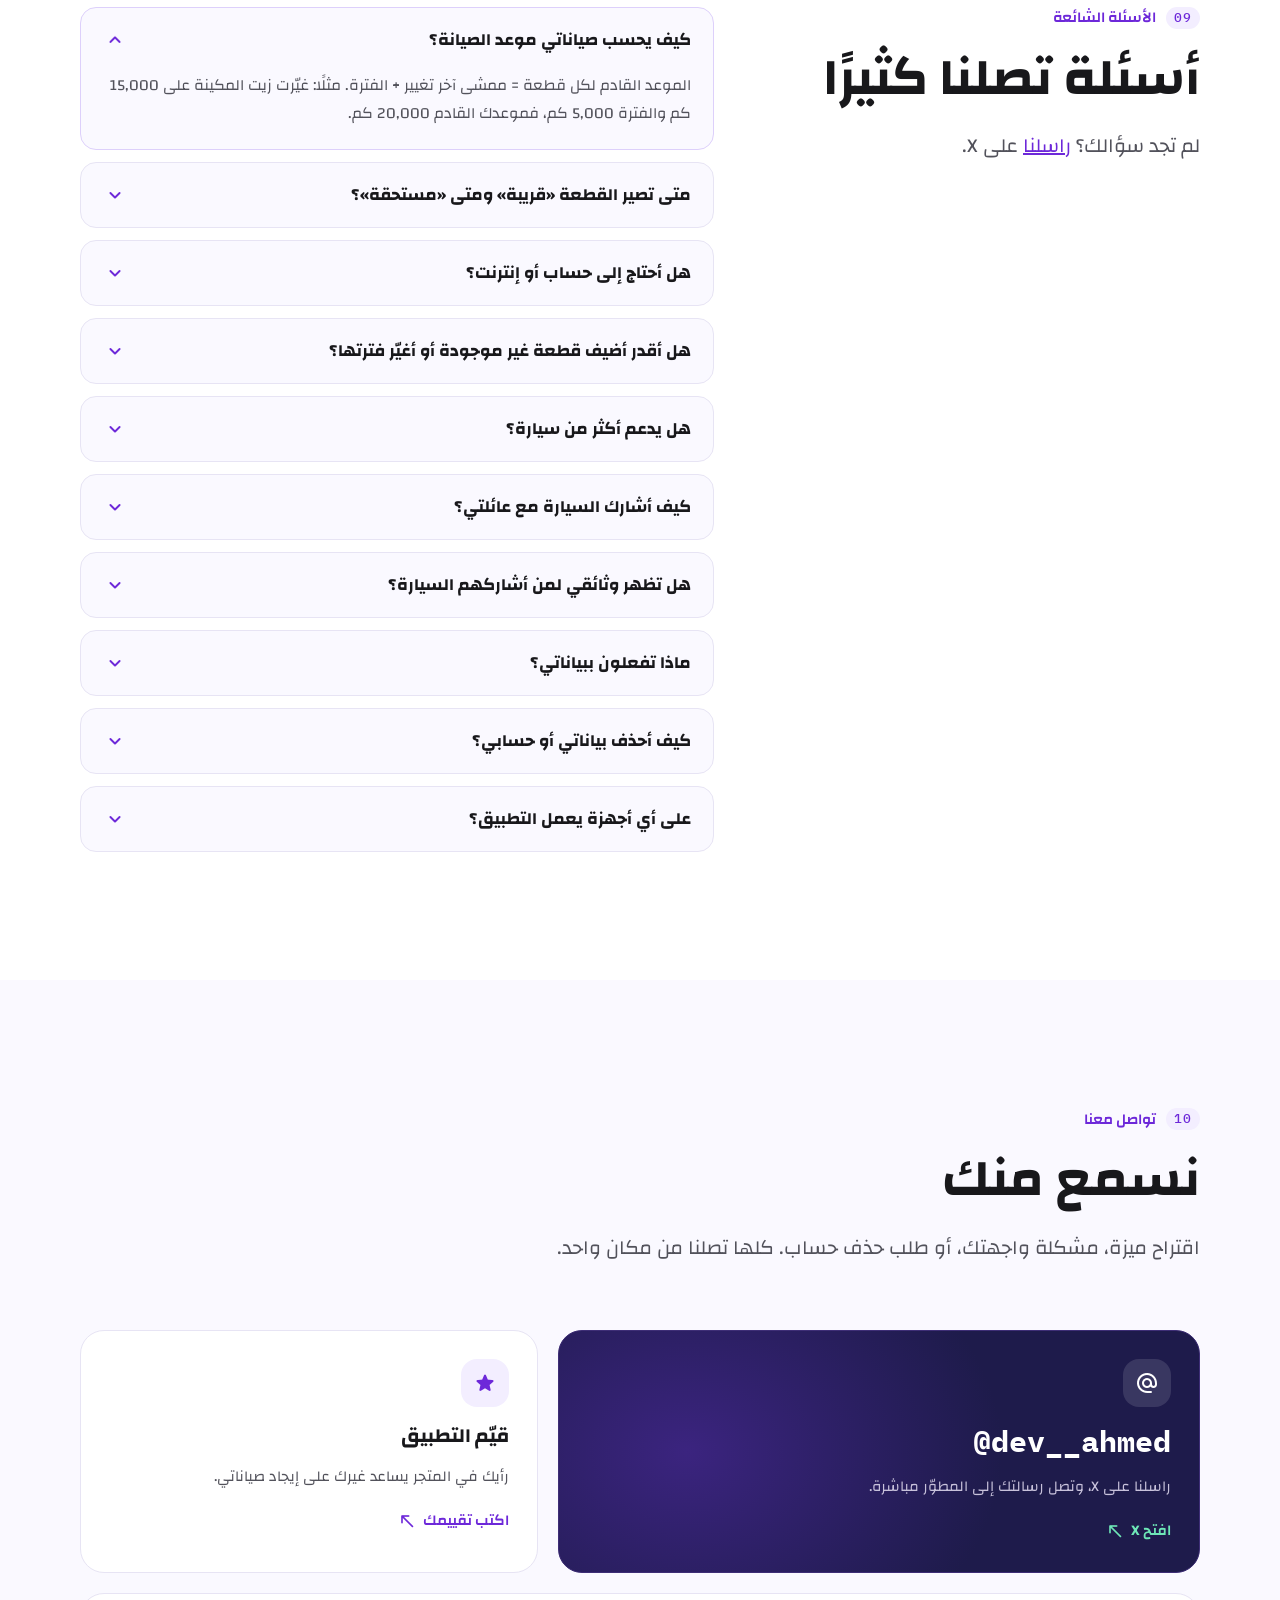
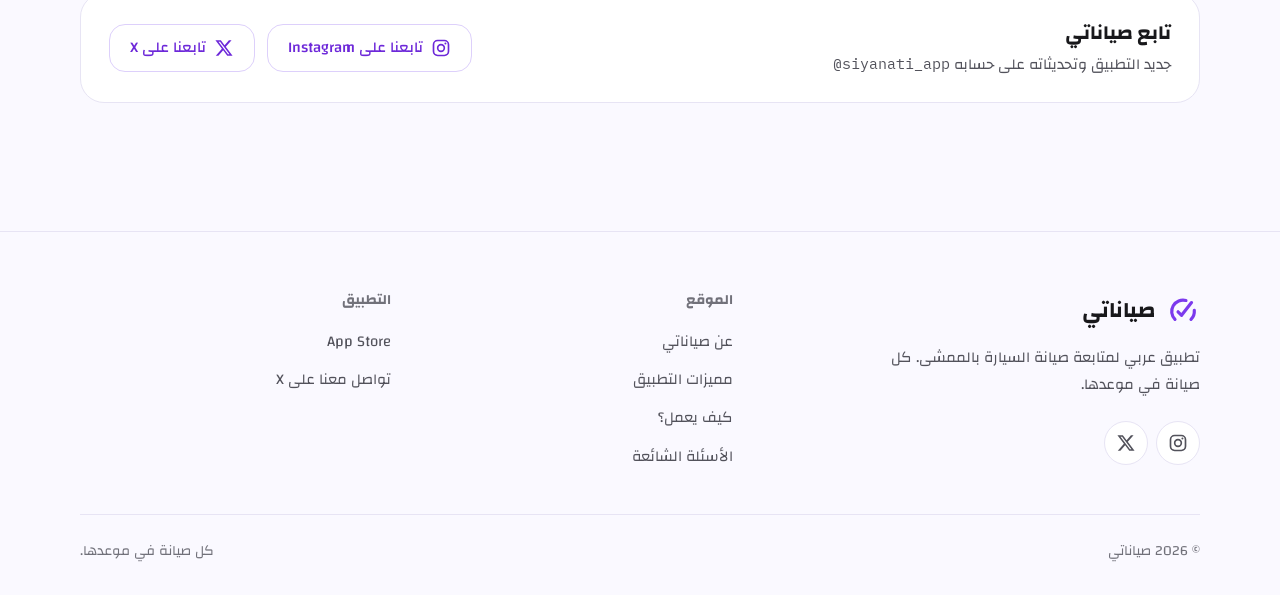
==== commit c718c803: "Update site content: social links, developer bio, Android coming soon - Add the app's Instagram and " ====
--- a/index.html
+++ b/index.html
@@ -4,7 +4,7 @@
   <meta charset="utf-8">
   <meta name="viewport" content="width=device-width, initial-scale=1, viewport-fit=cover">
   <title>صياناتي — كل صيانة في موعدها</title>
-  <meta name="description" content="صياناتي تطبيق عربي لمتابعة صيانة السيارة بالممشى: يحسب موعد كل قطعة، ويخبرك بحالتها بكلمة واحدة: سليمة، قريبة، أو مستحقة. لـ iPhone و Android.">
+  <meta name="description" content="صياناتي تطبيق عربي لمتابعة صيانة السيارة بالممشى: يحسب موعد كل قطعة، ويخبرك بحالتها بكلمة واحدة: سليمة، قريبة، أو مستحقة. لـ iPhone.">
   <meta name="theme-color" content="#1e1b4b">
   <meta property="og:type" content="website">
   <meta property="og:locale" content="ar_SA">
@@ -61,7 +61,7 @@
       <li><a href="#screens"><span class="mono">05</span>شاشات التطبيق</a></li>
       <li><a href="#why"><span class="mono">06</span>لماذا صياناتي؟</a></li>
       <li><a href="#download"><span class="mono">07</span>تحميل التطبيق</a></li>
-      <li><a href="#developer"><span class="mono">08</span>عن المطوّر</a></li>
+      <li><a href="#developer"><span class="mono">08</span>نبذة عني</a></li>
       <li><a href="#faq"><span class="mono">09</span>الأسئلة الشائعة</a></li>
       <li><a href="#contact"><span class="mono">10</span>تواصل معنا</a></li>
     </ol>
@@ -82,7 +82,7 @@
   </svg>
   <div class="container hero-grid">
     <div class="hero-copy">
-      <span class="hero-pill"><span class="dot" aria-hidden="true"></span>تطبيق صيانة السيارة لـ iPhone و Android</span>
+      <span class="hero-pill"><span class="dot" aria-hidden="true"></span>تطبيق صيانة السيارة لـ iPhone</span>
       <h1 class="h1" id="hero-title">كل صيانة<br><span>في موعدها.</span></h1>
       <p class="lead">سجّل سيارتك وقطعها مرة واحدة، وصياناتي يحسب موعد كل قطعة من الممشى، ويخبرك بحالتها بكلمة واحدة: سليمة، قريبة، أو مستحقة.</p>
       <div class="stores">
@@ -90,16 +90,11 @@
           <span class="i i-r i-28" aria-hidden="true">phone_iphone</span>
           <span class="store-label"><small>حمّله من</small><b>App Store</b></span>
         </a>
-        <a class="store store-ghost" href="https://play.google.com/store/apps/details?id=com.siyanati.siyanati" target="_blank" rel="noopener">
+        <span class="store store-ghost store-soon">
           <span class="i i-r i-28" aria-hidden="true">android</span>
-          <span class="store-label"><small>حمّله من</small><b>Google Play</b></span>
-        </a>
-      </div>
-      <ul class="hero-points">
-        <li><span class="i i-r i-18" aria-hidden="true">wifi_off</span>يعمل بدون إنترنت</li>
-        <li><span class="i i-r i-18" aria-hidden="true">person_off</span>بدون حساب</li>
-        <li><span class="i i-r i-18" aria-hidden="true">dark_mode</span>فاتح وداكن</li>
-      </ul>
+          <span class="store-label"><small>قريبًا على</small><b>Google Play</b></span>
+        </span>
+      </div>
     </div>
 
     <div class="hero-visual">
@@ -350,7 +345,7 @@
     <div class="screens-note">
       <span class="pill"><span class="i i-r i-20" aria-hidden="true">format_textdirection_r_to_l</span>عربي من اليمين لليسار</span>
       <span class="pill"><span class="i i-r i-20" aria-hidden="true">dark_mode</span>فاتح وداكن</span>
-      <span class="pill"><span class="i i-r i-20" aria-hidden="true">phone_iphone</span>iOS و Android</span>
+      <span class="pill"><span class="i i-r i-20" aria-hidden="true">phone_iphone</span>iPhone</span>
     </div>
   </div>
 </section>
@@ -396,17 +391,17 @@
       <div class="download-copy">
         <p class="eyebrow" style="color: var(--mint);"><span class="eyebrow-num" style="background: #ffffff26;">07</span>تحميل التطبيق</p>
         <h2 class="h2" id="download-title">حمّل صياناتي</h2>
-        <p>متوفر على iPhone و Android. أضف سيارتك وقطعها، والتطبيق يتولى الحساب.</p>
+        <p>متوفر على iPhone، وقريبًا على Android. أضف سيارتك وقطعها، والتطبيق يتولى الحساب.</p>
       </div>
       <div class="stores">
         <a class="store store-white" href="https://apps.apple.com/sa/app/%D8%B5%D9%8A%D8%A7%D9%86%D8%A7%D8%AA%D9%8A/id6759578745?l=ar" target="_blank" rel="noopener">
           <span class="i i-r i-28" aria-hidden="true">phone_iphone</span>
           <span class="store-label"><small>حمّله من</small><b>App Store</b></span>
         </a>
-        <a class="store store-line" href="https://play.google.com/store/apps/details?id=com.siyanati.siyanati" target="_blank" rel="noopener">
+        <span class="store store-line store-soon">
           <span class="i i-r i-28" aria-hidden="true">android</span>
-          <span class="store-label"><small>حمّله من</small><b>Google Play</b></span>
-        </a>
+          <span class="store-label"><small>قريبًا على</small><b>Google Play</b></span>
+        </span>
       </div>
 
 
@@ -414,22 +409,28 @@
   </div>
 </section> 
 
-<!-- ============ 08 عن المطوّر ============ -->
+<!-- ============ 08 نبذة عني ============ -->
 <section class="section" id="developer" aria-labelledby="dev-title">
   <div class="container">
     <header class="sec-head reveal">
-      <p class="eyebrow"><span class="eyebrow-num">08</span>عن المطوّر</p>
+      <p class="eyebrow"><span class="eyebrow-num">08</span>نبذة عني</p>
       <!-- <h2 class="h2" id="dev-title">من يقف خلف صياناتي</h2> -->
     </header>
     <div class="card dev reveal">
       <img class="dev-avatar" src="assets/img/developer.jpg" width="400" height="400" loading="lazy" alt="صورة أحمد خالد">
       <div class="dev-copy">
-        <div><p class="dev-name">أحمد خالد</p><p class="dev-role">مطوّر تطبيقات الجوال، صانع صياناتي</p></div>
-        <p class="text">بنى صياناتي بـ Flutter ليعمل على iPhone و Android من كود واحد، مع تخزين محلي يعمل بدون إنترنت، ومزامنة بين الأجهزة وتسجيل دخول وإشعارات. ملاحظاتك واقتراحاتك تصله مباشرة على X.</p>
-        <ul class="tech" aria-label="التقنيات">
-          <li>Flutter</li><li>SQLite</li><li>Provider</li>
-        </ul>
-        <a class="btn btn-outline" href="https://x.com/dev__ahmed" target="_blank" rel="noopener"><span class="i i-r i-20" aria-hidden="true">alternate_email</span>تابعه على X</a>
+        <div><p class="dev-name">أحمد خالد</p><p class="dev-role">مهندس برمجيات، صانع صياناتي</p></div>
+        <p class="text">أبني تطبيقات الجوال ومواقع الويب والأنظمة التي تعمل خلفها، وأتابع كل فكرة من أولها: أخطط لها، وأبنيها، وأختبرها، حتى تصل إلى يدك. وصياناتي واحدة من هذه الأفكار. عندك ملاحظة أو اقتراح؟ راسلني، فرأيك يهمني.</p>
+        <div class="follow-links">
+          <a class="btn btn-outline" href="https://www.linkedin.com/in/devahmed0/" target="_blank" rel="noopener">
+            <svg class="glyph" viewBox="-2 -2 28 28" aria-hidden="true"><path fill="currentColor" d="M20.447 20.452h-3.554v-5.569c0-1.328-.027-3.037-1.852-3.037-1.853 0-2.136 1.445-2.136 2.939v5.667H9.351V9h3.414v1.561h.046c.477-.9 1.637-1.85 3.37-1.85 3.601 0 4.267 2.37 4.267 5.455v6.286zM5.337 7.433c-1.144 0-2.063-.926-2.063-2.065 0-1.138.92-2.063 2.063-2.063 1.14 0 2.064.925 2.064 2.063 0 1.139-.925 2.065-2.064 2.065zm1.782 13.019H3.555V9h3.564v11.452zM22.225 0H1.771C.792 0 0 .774 0 1.729v20.542C0 23.227.792 24 1.771 24h20.451C23.2 24 24 23.227 24 22.271V1.729C24 .774 23.2 0 22.222 0h.003z"/></svg>
+            تواصل معي على LinkedIn
+          </a>
+          <a class="btn btn-outline" href="https://x.com/dev__ahmed" target="_blank" rel="noopener">
+            <svg class="glyph" viewBox="-2 -2 28 28" aria-hidden="true"><path fill="currentColor" d="M18.901 1.153h3.68l-8.04 9.19L24 22.846h-7.406l-5.8-7.584-6.638 7.584H.474l8.6-9.83L0 1.154h7.594l5.243 6.932ZM17.61 20.644h2.039L6.486 3.24H4.298Z"/></svg>
+            تابعني على X
+          </a>
+        </div>
       </div>
     </div>
   </div>
@@ -474,7 +475,7 @@
       </details>
       <details class="reveal">
         <summary>ماذا تفعلون ببياناتي؟<span class="i i-r" aria-hidden="true">expand_more</span></summary>
-        <p class="answer">لا نبيع بياناتك ولا نستخدم أدوات إعلانات. نجمع إحصاءات استخدام لتحسين التطبيق، والتفاصيل كاملة في <a href="privacy.html">سياسة الخصوصية</a>.</p>
+        <p class="answer">لا نبيع بياناتك ولا نستخدم أدوات إعلانات. نجمع إحصاءات استخدام لتحسين التطبيق.</p>
       </details>
       <details class="reveal">
         <summary>كيف أحذف بياناتي أو حسابي؟<span class="i i-r" aria-hidden="true">expand_more</span></summary>
@@ -482,7 +483,7 @@
       </details>
       <details class="reveal">
         <summary>على أي أجهزة يعمل التطبيق؟<span class="i i-r" aria-hidden="true">expand_more</span></summary>
-        <p class="answer">على iPhone و Android، بواجهة عربية كاملة من اليمين لليسار، وبوضع فاتح وداكن.</p>
+        <p class="answer">على iPhone، وقريبًا على Android، بواجهة عربية كاملة من اليمين لليسار، وبوضع فاتح وداكن.</p>
       </details>
     </div>
   </div>
@@ -509,12 +510,22 @@
         <p>رأيك في المتجر يساعد غيرك على إيجاد صياناتي.</p>
         <span class="more">اكتب تقييمك<span class="i i-r i-20" aria-hidden="true">north_west</span></span>
       </a>
-      <a class="card contact-card reveal" href="privacy.html">
-        <span class="tile"><span class="i i-o" aria-hidden="true">privacy_tip</span></span>
-        <h3 class="h3">سياسة الخصوصية</h3>
-        <p>ما نجمعه، وكيف نستخدمه، وحقوقك كاملة.</p>
-        <span class="more">اقرأ السياسة<span class="i i-r i-20" aria-hidden="true">arrow_back</span></span>
-      </a>
+    </div>
+    <div class="card follow reveal">
+      <div class="follow-copy">
+        <h3 class="h3">تابع صياناتي</h3>
+        <p>جديد التطبيق وتحديثاته على حسابه <span class="mono">@siyanati_app</span></p>
+      </div>
+      <div class="follow-links">
+        <a class="btn btn-outline" href="https://www.instagram.com/siyanati_app/" target="_blank" rel="noopener">
+          <svg class="glyph" viewBox="0 0 24 24" aria-hidden="true"><rect x="3" y="3" width="18" height="18" rx="5" fill="none" stroke="currentColor" stroke-width="2"/><circle cx="12" cy="12" r="4" fill="none" stroke="currentColor" stroke-width="2"/><circle cx="17.3" cy="6.7" r="1.2" fill="currentColor"/></svg>
+          تابعنا على Instagram
+        </a>
+        <a class="btn btn-outline" href="https://x.com/siyanati_app" target="_blank" rel="noopener">
+          <svg class="glyph" viewBox="-2 -2 28 28" aria-hidden="true"><path fill="currentColor" d="M18.901 1.153h3.68l-8.04 9.19L24 22.846h-7.406l-5.8-7.584-6.638 7.584H.474l8.6-9.83L0 1.154h7.594l5.243 6.932ZM17.61 20.644h2.039L6.486 3.24H4.298Z"/></svg>
+          تابعنا على X
+        </a>
+      </div>
     </div>
   </div>
 </section>
@@ -531,6 +542,10 @@
           <span class="logo-word">صياناتي</span>
         </a>
         <p>تطبيق عربي لمتابعة صيانة السيارة بالممشى. كل صيانة في موعدها.</p>
+        <ul class="social" aria-label="حسابات صياناتي">
+          <li><a href="https://www.instagram.com/siyanati_app/" target="_blank" rel="noopener" aria-label="صياناتي على Instagram"><svg class="glyph" viewBox="0 0 24 24" aria-hidden="true"><rect x="3" y="3" width="18" height="18" rx="5" fill="none" stroke="currentColor" stroke-width="2"/><circle cx="12" cy="12" r="4" fill="none" stroke="currentColor" stroke-width="2"/><circle cx="17.3" cy="6.7" r="1.2" fill="currentColor"/></svg></a></li>
+          <li><a href="https://x.com/siyanati_app" target="_blank" rel="noopener" aria-label="صياناتي على X"><svg class="glyph" viewBox="-2 -2 28 28" aria-hidden="true"><path fill="currentColor" d="M18.901 1.153h3.68l-8.04 9.19L24 22.846h-7.406l-5.8-7.584-6.638 7.584H.474l8.6-9.83L0 1.154h7.594l5.243 6.932ZM17.61 20.644h2.039L6.486 3.24H4.298Z"/></svg></a></li>
+        </ul>
       </div>
       <div>
         <h3>الموقع</h3>
@@ -545,8 +560,6 @@
         <h3>التطبيق</h3>
         <ul>
           <li><a href="https://apps.apple.com/sa/app/%D8%B5%D9%8A%D8%A7%D9%86%D8%A7%D8%AA%D9%8A/id6759578745?l=ar" target="_blank" rel="noopener">App Store</a></li>
-          <li><a href="https://play.google.com/store/apps/details?id=com.siyanati.siyanati" target="_blank" rel="noopener">Google Play</a></li>
-          <li><a href="privacy.html">سياسة الخصوصية</a></li>
           <li><a href="https://x.com/dev__ahmed" target="_blank" rel="noopener">تواصل معنا على X</a></li>
         </ul>
       </div>
--- a/assets/css/style.css
+++ b/assets/css/style.css
@@ -120,12 +120,13 @@
 .store-label b { font-size: 18px; font-weight: 700; direction: ltr; unicode-bidi: isolate; text-align: right; }
 .store-filled { background: var(--brand); color: var(--on-brand); }
 .store-filled:hover { background: #6d28d9; }
-.store-ghost { border-color: var(--midnight-track); color: var(--on-midnight); background: var(--midnight-overlay); }
-.store-ghost:hover { background: var(--midnight-tile); }
 .store-white { background: #ffffff; color: #4c1d95; }
 .store-white:hover { background: #f3eeff; }
+.store-ghost { border-color: var(--midnight-track); color: var(--on-midnight); background: var(--midnight-overlay); }
 .store-line { border-color: #ffffff66; color: #ffffff; }
-.store-line:hover { background: #ffffff1a; }
+/* Google Play isn't live yet: same shape as a store button, but not a link */
+.store-soon { border-style: dashed; cursor: default; }
+.store-soon:active { transform: none; }
 .stores { display: flex; flex-wrap: wrap; gap: 12px; }
 
 /* ---------- status components (from the component library) ---------- */
@@ -202,9 +203,6 @@
 .hero-pill { display: inline-flex; align-items: center; gap: 8px; height: 36px; padding: 0 16px 0 14px; border-radius: var(--radius-full); border: 1px solid var(--midnight-track); background: var(--midnight-overlay); font-size: 14px; font-weight: 500; color: var(--on-midnight-muted); }
 .hero-pill .dot { width: 8px; height: 8px; border-radius: 50%; background: var(--mint); }
 .hero .h1 span { color: var(--mint); }
-.hero-points { display: flex; flex-wrap: wrap; gap: 8px 20px; padding-top: 8px; font-size: 14.5px; color: var(--on-midnight-muted); }
-.hero-points li { display: inline-flex; align-items: center; gap: 6px; }
-.hero-points .i { color: var(--mint); }
 
 .hero-visual { position: relative; display: grid; place-items: center; min-height: 600px; }
 .phone { position: relative; width: 100%; max-width: 290px; aspect-ratio: 600 / 1304; border-radius: 46px; overflow: hidden; background: #000; box-shadow: 0 0 0 10px var(--midnight-tile), 0 40px 80px -20px #0a081f99; }
@@ -357,8 +355,6 @@
 .dev-copy { display: grid; gap: 14px; justify-items: start; }
 .dev-name { font-size: clamp(26px, 3vw, 34px); line-height: 1.3; font-weight: 700; }
 .dev-role { font-size: 15px; color: var(--brand-ink); font-weight: 600; }
-.tech { display: flex; flex-wrap: wrap; gap: 8px; }
-.tech li { display: inline-flex; align-items: center; height: 34px; padding: 0 14px; border-radius: var(--radius-full); border: 1px solid var(--line); background: var(--surface-sunken); font-size: 13.5px; font-weight: 500; direction: ltr; }
 
 /* ---------- 09 faq ---------- */
 .faq-grid { display: grid; grid-template-columns: minmax(0, .8fr) minmax(0, 1.2fr); gap: clamp(32px, 5vw, 72px); align-items: start; }
@@ -375,7 +371,7 @@
 .faq .answer a { color: var(--brand-ink); font-weight: 500; }
 
 /* ---------- 10 contact ---------- */
-.contact-grid { display: grid; grid-template-columns: minmax(0, 1.4fr) minmax(0, 1fr) minmax(0, 1fr); gap: 20px; }
+.contact-grid { display: grid; grid-template-columns: minmax(0, 1.4fr) minmax(0, 1fr); gap: 20px; }
 .contact-card { display: grid; gap: 14px; align-content: start; padding: 28px; text-decoration: none; transition: border-color .2s var(--ease); }
 .contact-card:hover { border-color: var(--brand-line); }
 .contact-card p { font-size: 15px; line-height: 1.75; color: var(--ink-2); }
@@ -387,6 +383,16 @@
 .contact-main .tile { background: var(--midnight-tile); color: var(--on-midnight); }
 .contact-main .more { color: var(--mint); }
 .contact-handle { justify-self: start; font-size: clamp(24px, 2.6vw, 30px); font-weight: 700; line-height: 1.3; }
+.follow { display: flex; flex-wrap: wrap; align-items: center; justify-content: space-between; gap: 18px 32px; margin-top: 20px; padding: 24px 28px; }
+.follow-copy { display: grid; gap: 4px; }
+.follow-copy p { font-size: 15px; line-height: 1.75; color: var(--ink-2); }
+.follow-links { display: flex; flex-wrap: wrap; gap: 12px; }
+
+/* brand glyphs (Instagram, X) are inline SVG: Material Icons has no brand set */
+.glyph { flex: none; width: 20px; height: 20px; }
+.footer .social { display: flex; gap: 8px; }
+.footer .social a { display: grid; place-items: center; width: 44px; height: 44px; padding: 0; border-radius: var(--radius-full); border: 1px solid var(--line); background: var(--surface); color: var(--ink-2); transition: color .15s var(--ease), border-color .15s var(--ease), background-color .15s var(--ease); }
+.footer .social a:hover { color: var(--brand-ink); border-color: var(--brand-line); background: var(--brand-soft); }
 
 /* ---------- footer ---------- */
 .footer { padding-block: 56px 32px; border-top: 1px solid var(--line); background: var(--bg); }
@@ -407,7 +413,7 @@
   .bar-fill { transition: none; }
 }
 
-/* ---------- privacy page ---------- */
+/* ---------- text pages (account deletion) ---------- */
 .doc { max-width: 760px; margin-inline: auto; }
 .doc h1 { margin-bottom: 8px; }
 .doc .updated { margin-bottom: 40px; color: var(--ink-muted); }
@@ -427,7 +433,7 @@
   .hero-grid { grid-template-columns: minmax(0, 1fr); gap: 56px; }
   .hero-copy { justify-items: center; text-align: center; }
   .hero-copy .lead { margin-inline: auto; }
-  .hero-points, .stores { justify-content: center; }
+  .stores { justify-content: center; }
   .hero-visual { min-height: 0; }
   .principles, .steps, .values, .extras { grid-template-columns: repeat(2, minmax(0, 1fr)); }
   .bento { grid-template-columns: repeat(2, minmax(0, 1fr)); }
@@ -438,8 +444,6 @@
   .screens figure:nth-child(even) { margin-top: 0; }
   .faq-grid { grid-template-columns: minmax(0, 1fr); }
   .faq-grid .sec-head { position: static; }
-  .contact-grid { grid-template-columns: minmax(0, 1fr) minmax(0, 1fr); }
-  .contact-main { grid-column: 1 / -1; }
   .download { grid-template-columns: minmax(0, 1fr); justify-items: center; text-align: center; }
   .download .stores { flex-direction: row; justify-content: center; }
   .download-copy p { margin-inline: auto; }
@@ -483,4 +487,7 @@
   .tl-label { font-size: 13px; }
   .tl-mark { padding-inline-start: 8px; }
   .footer-top { grid-template-columns: minmax(0, 1fr); }
-}
+  .follow { padding: 24px 20px; }
+  .follow-links { width: 100%; }
+  .follow-links .btn { flex: 1 1 auto; }
+}
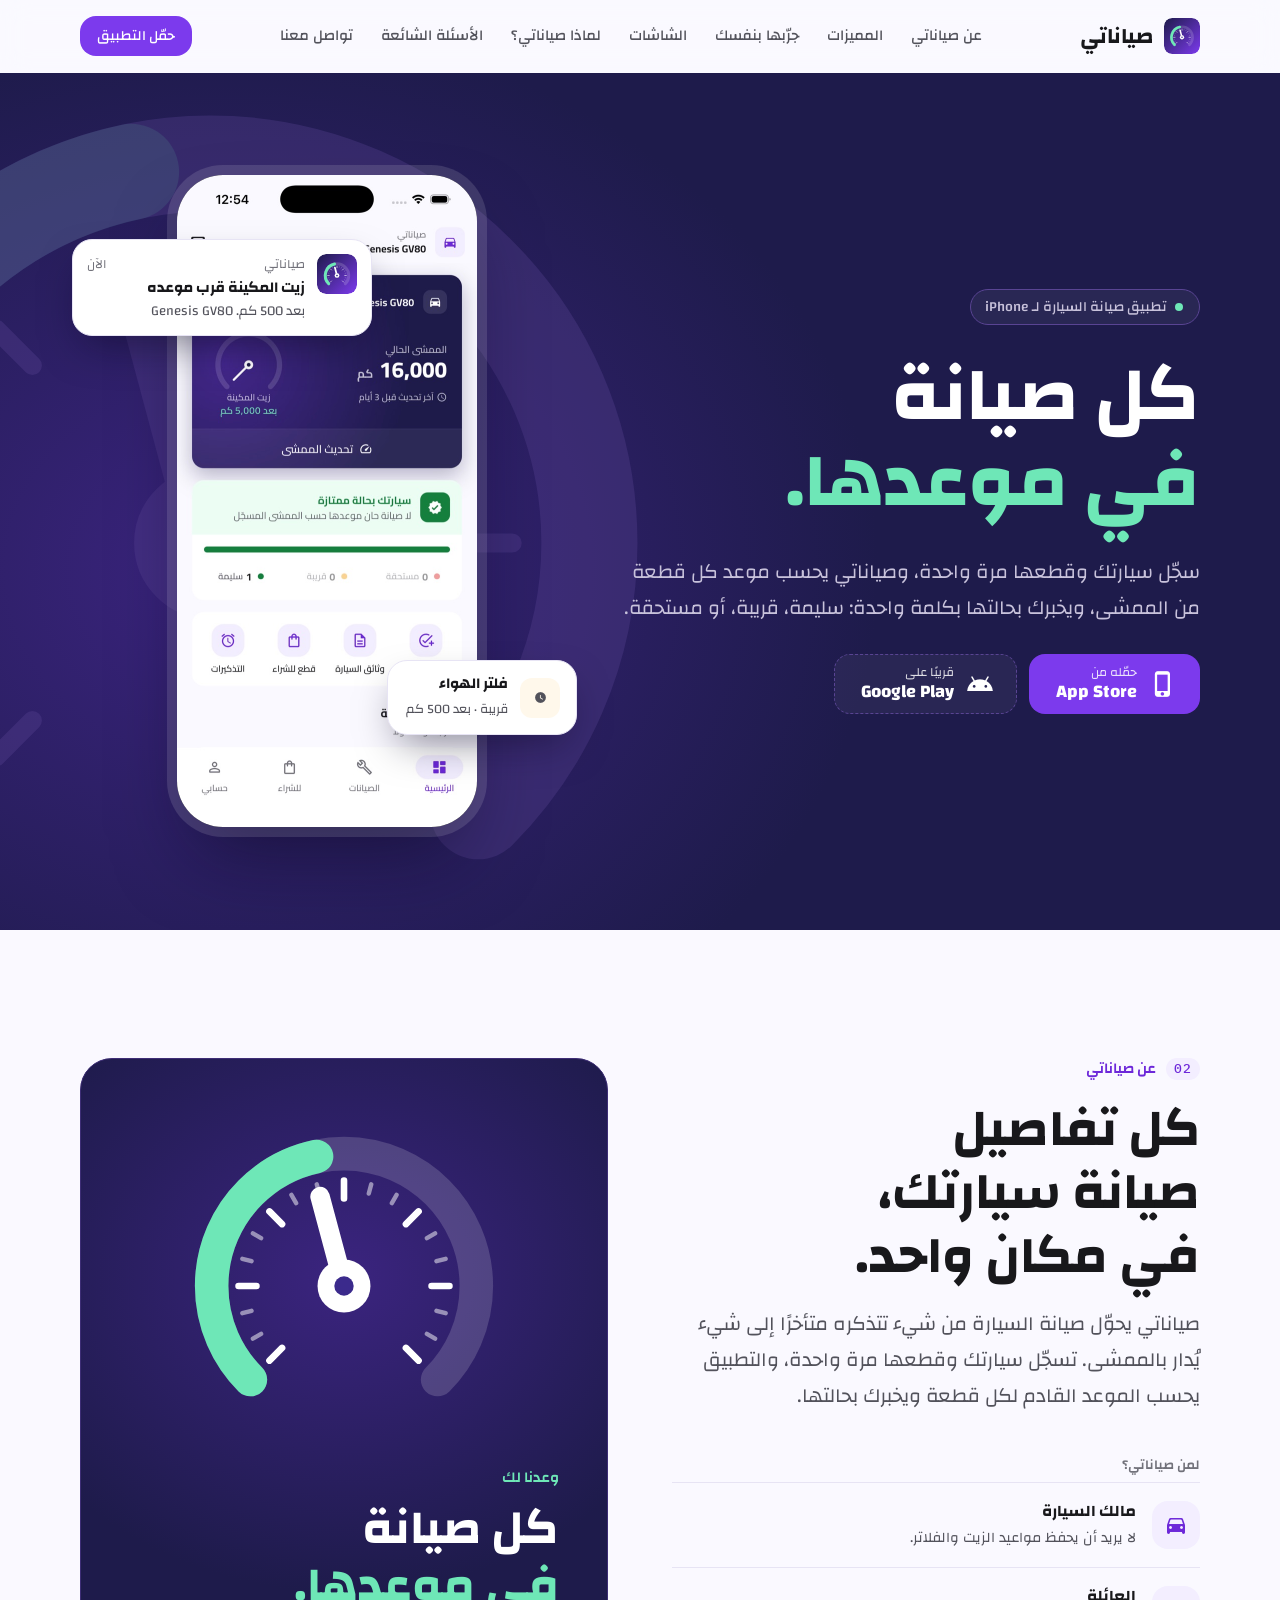
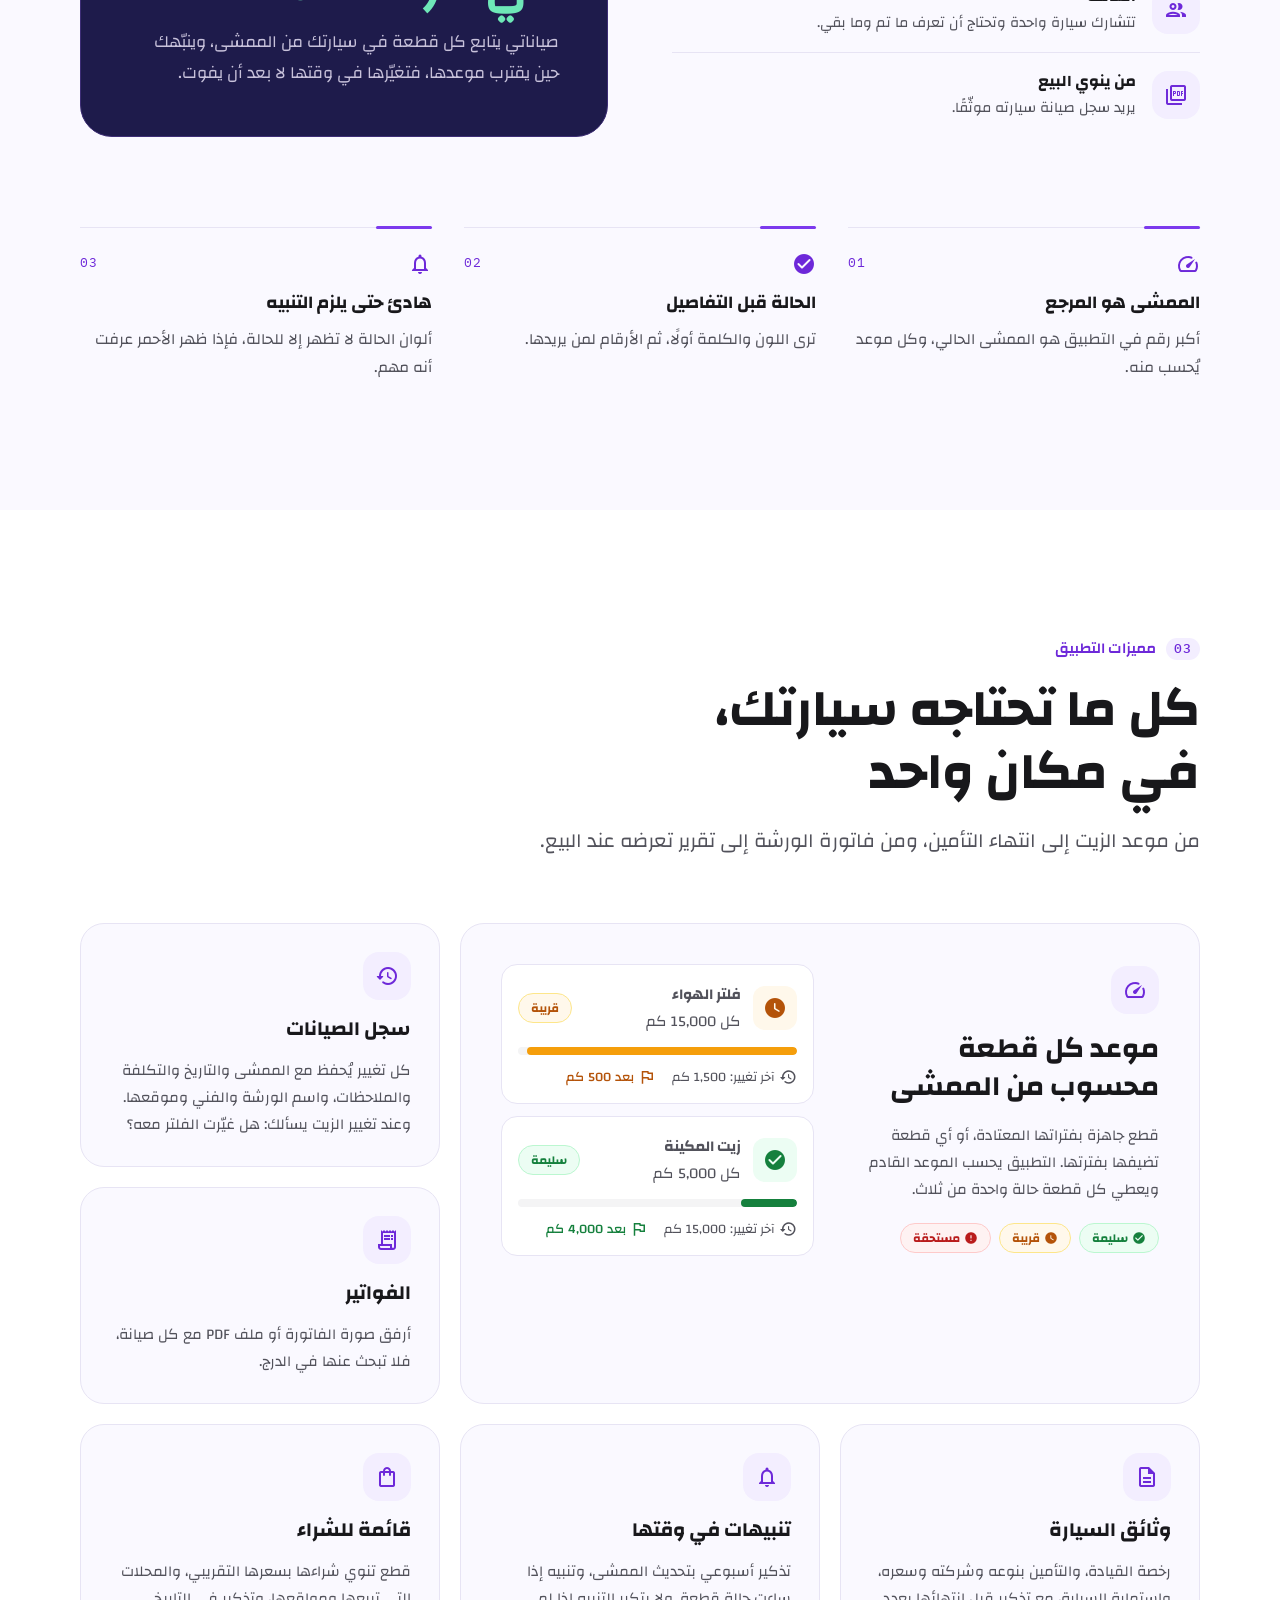
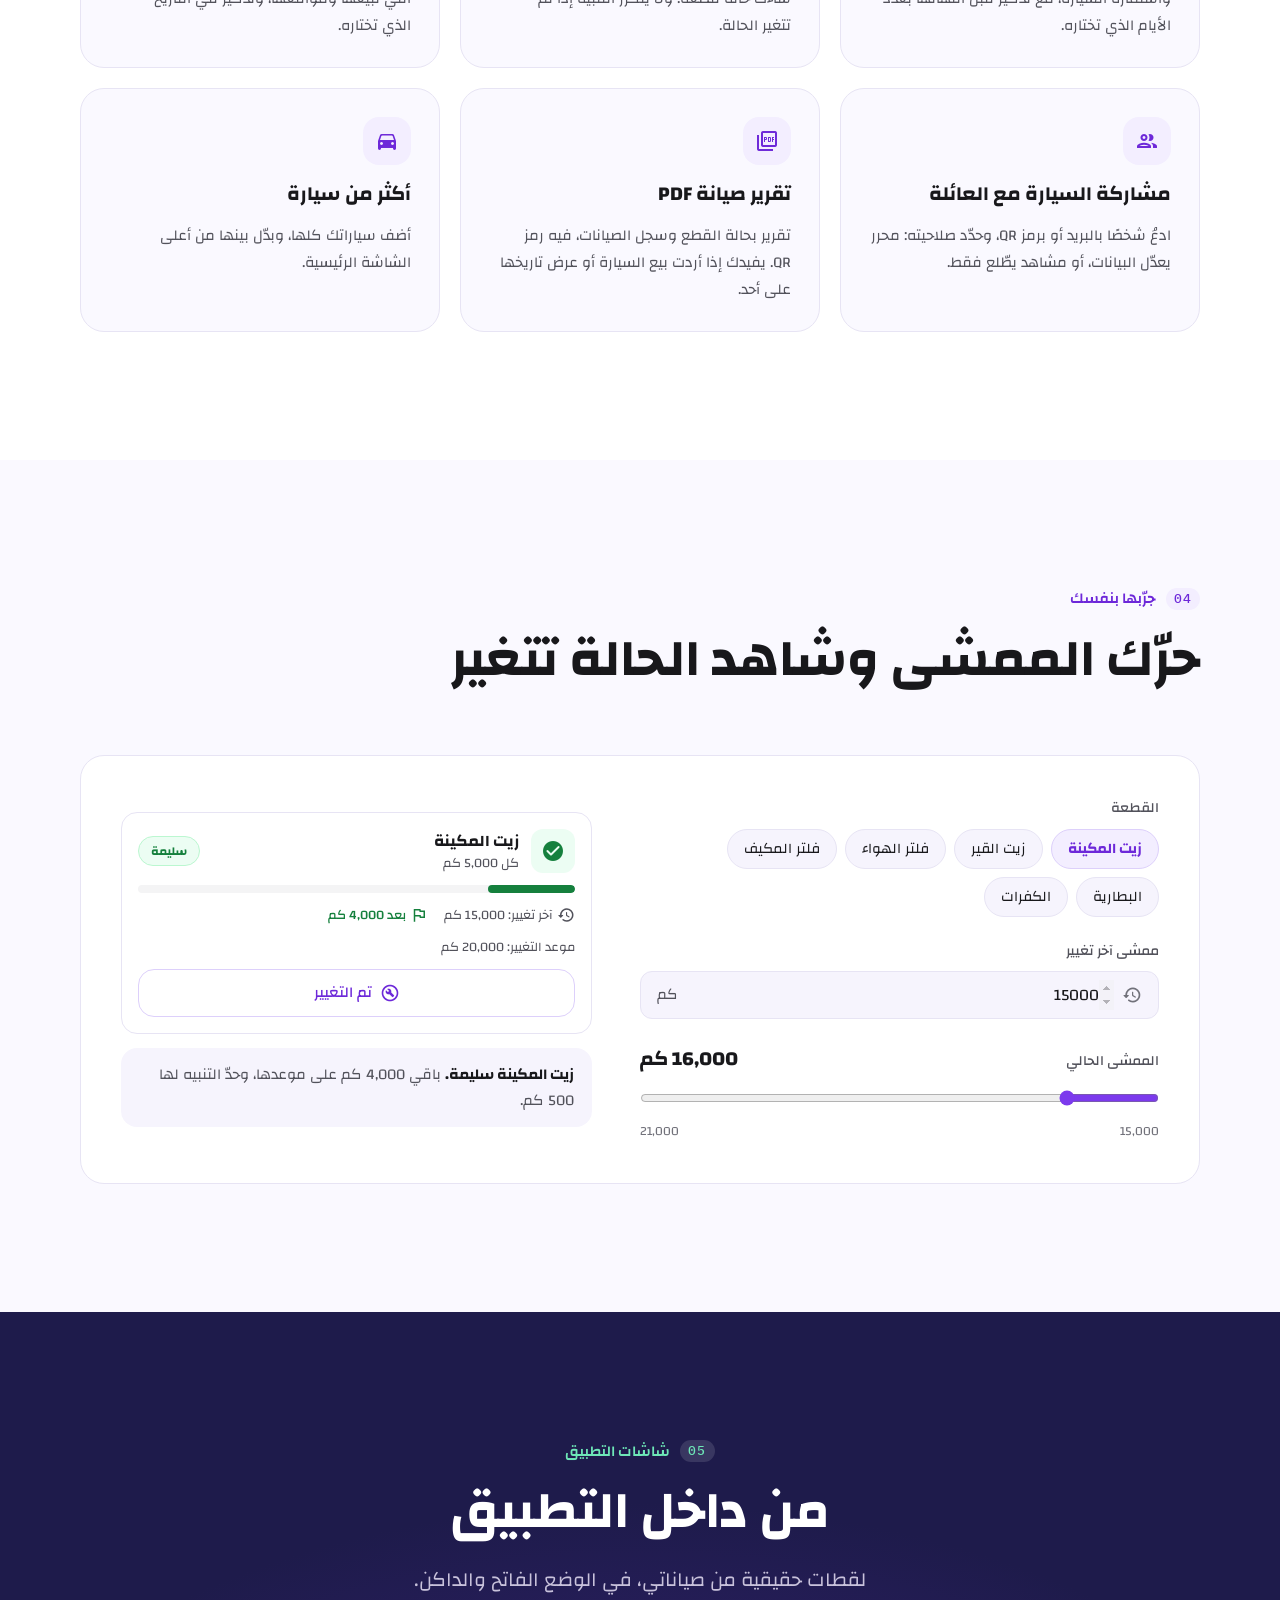
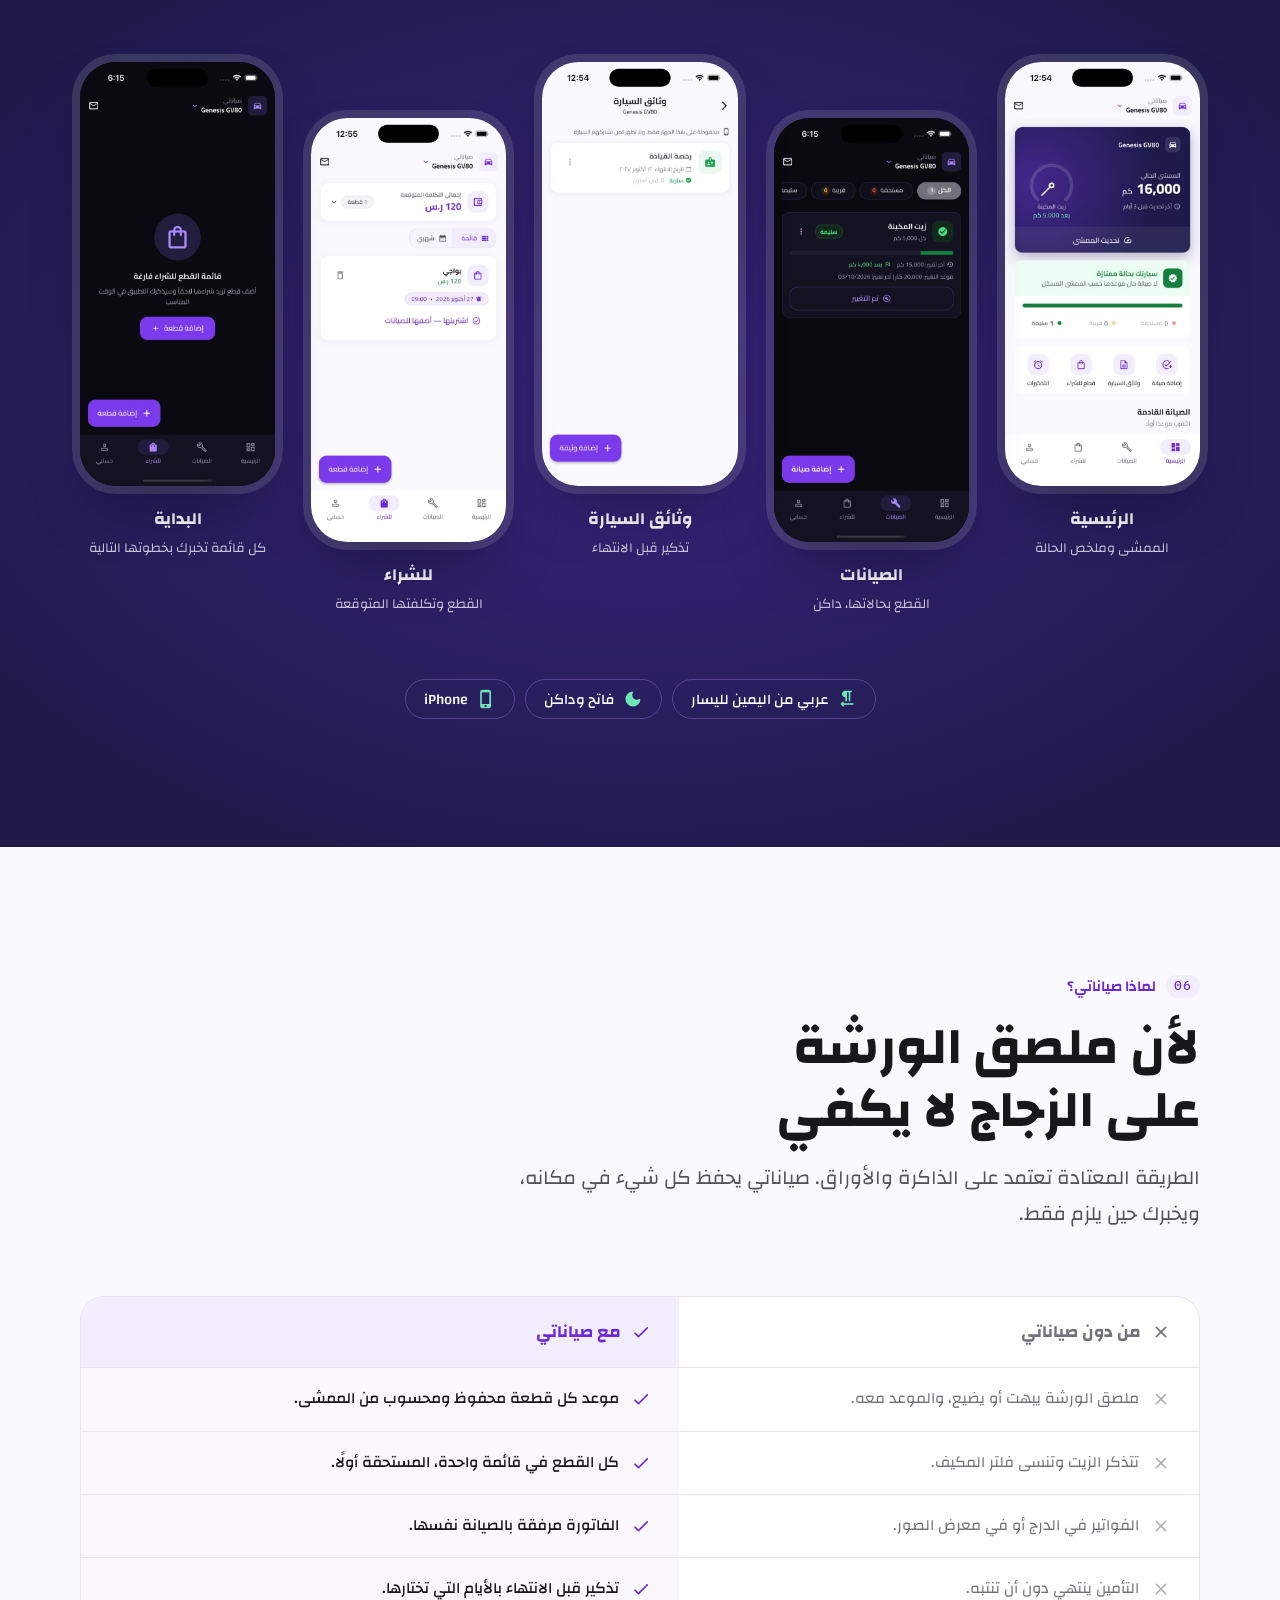
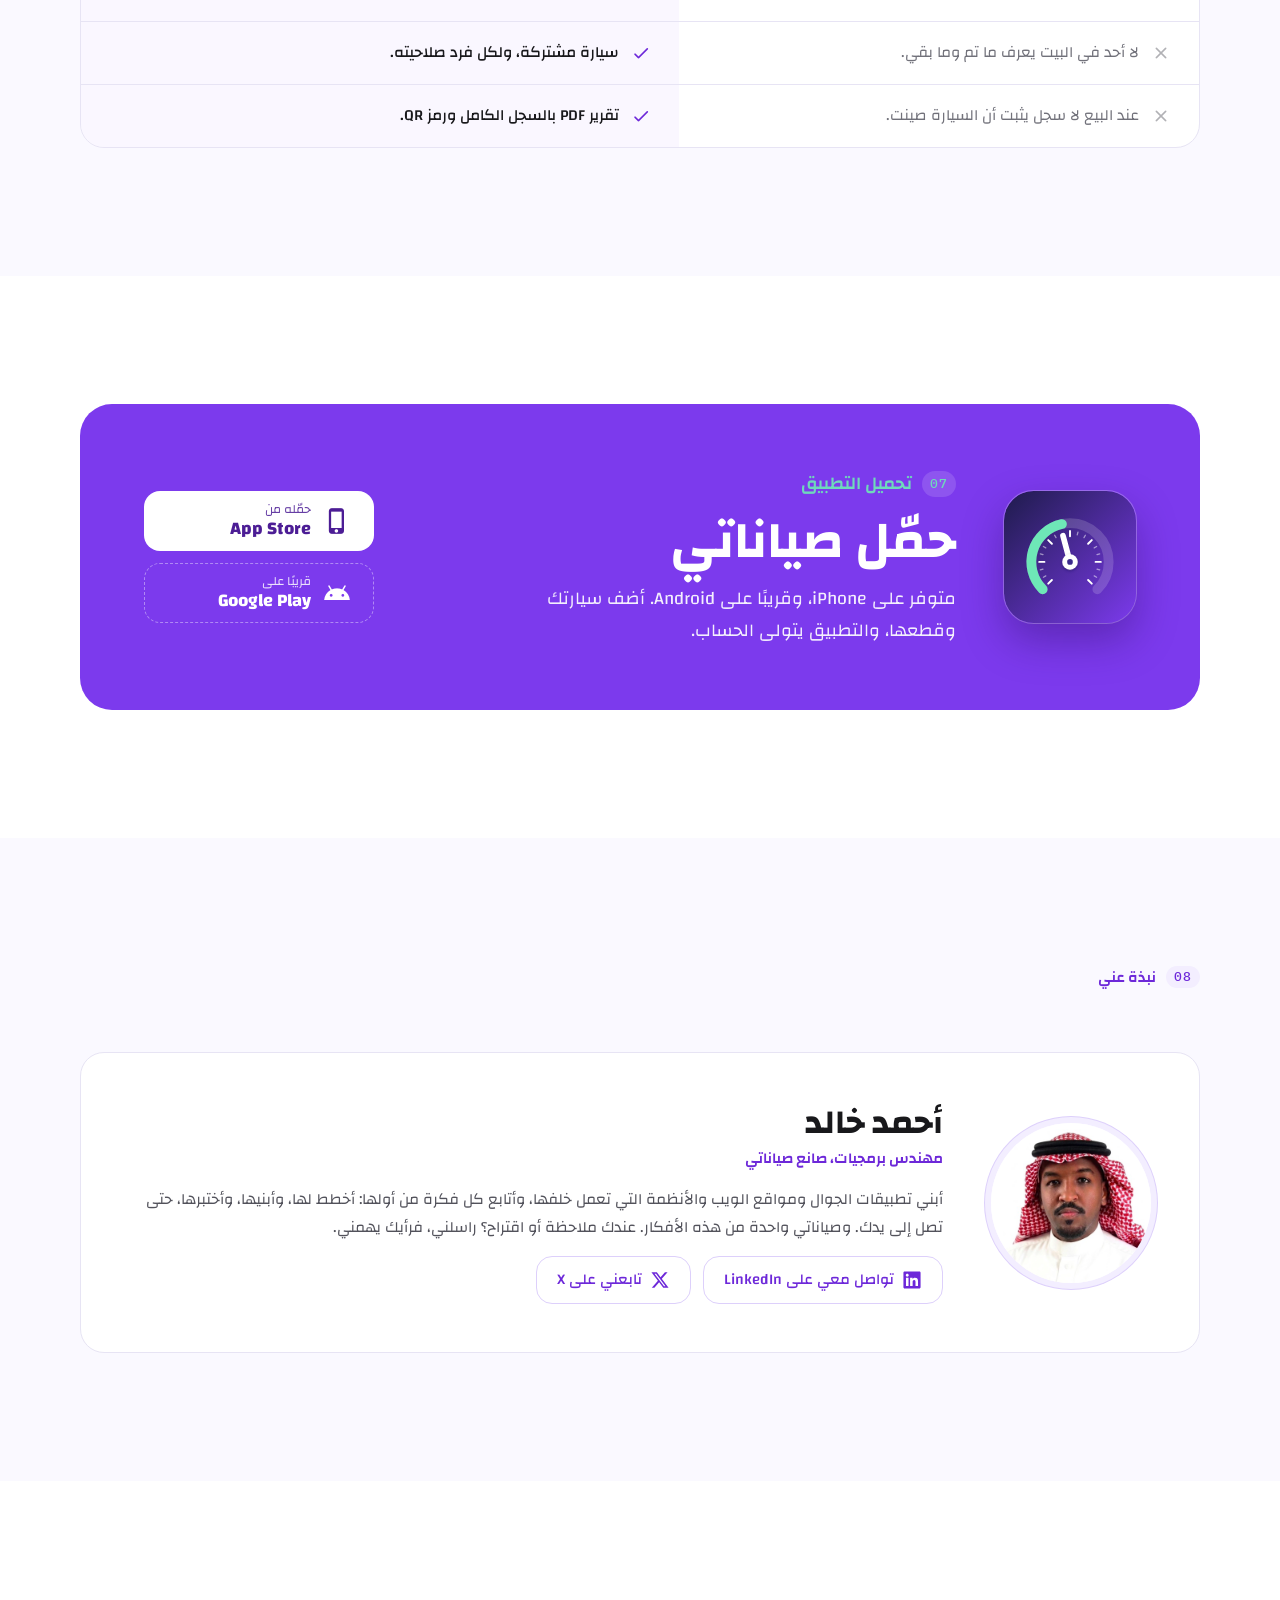
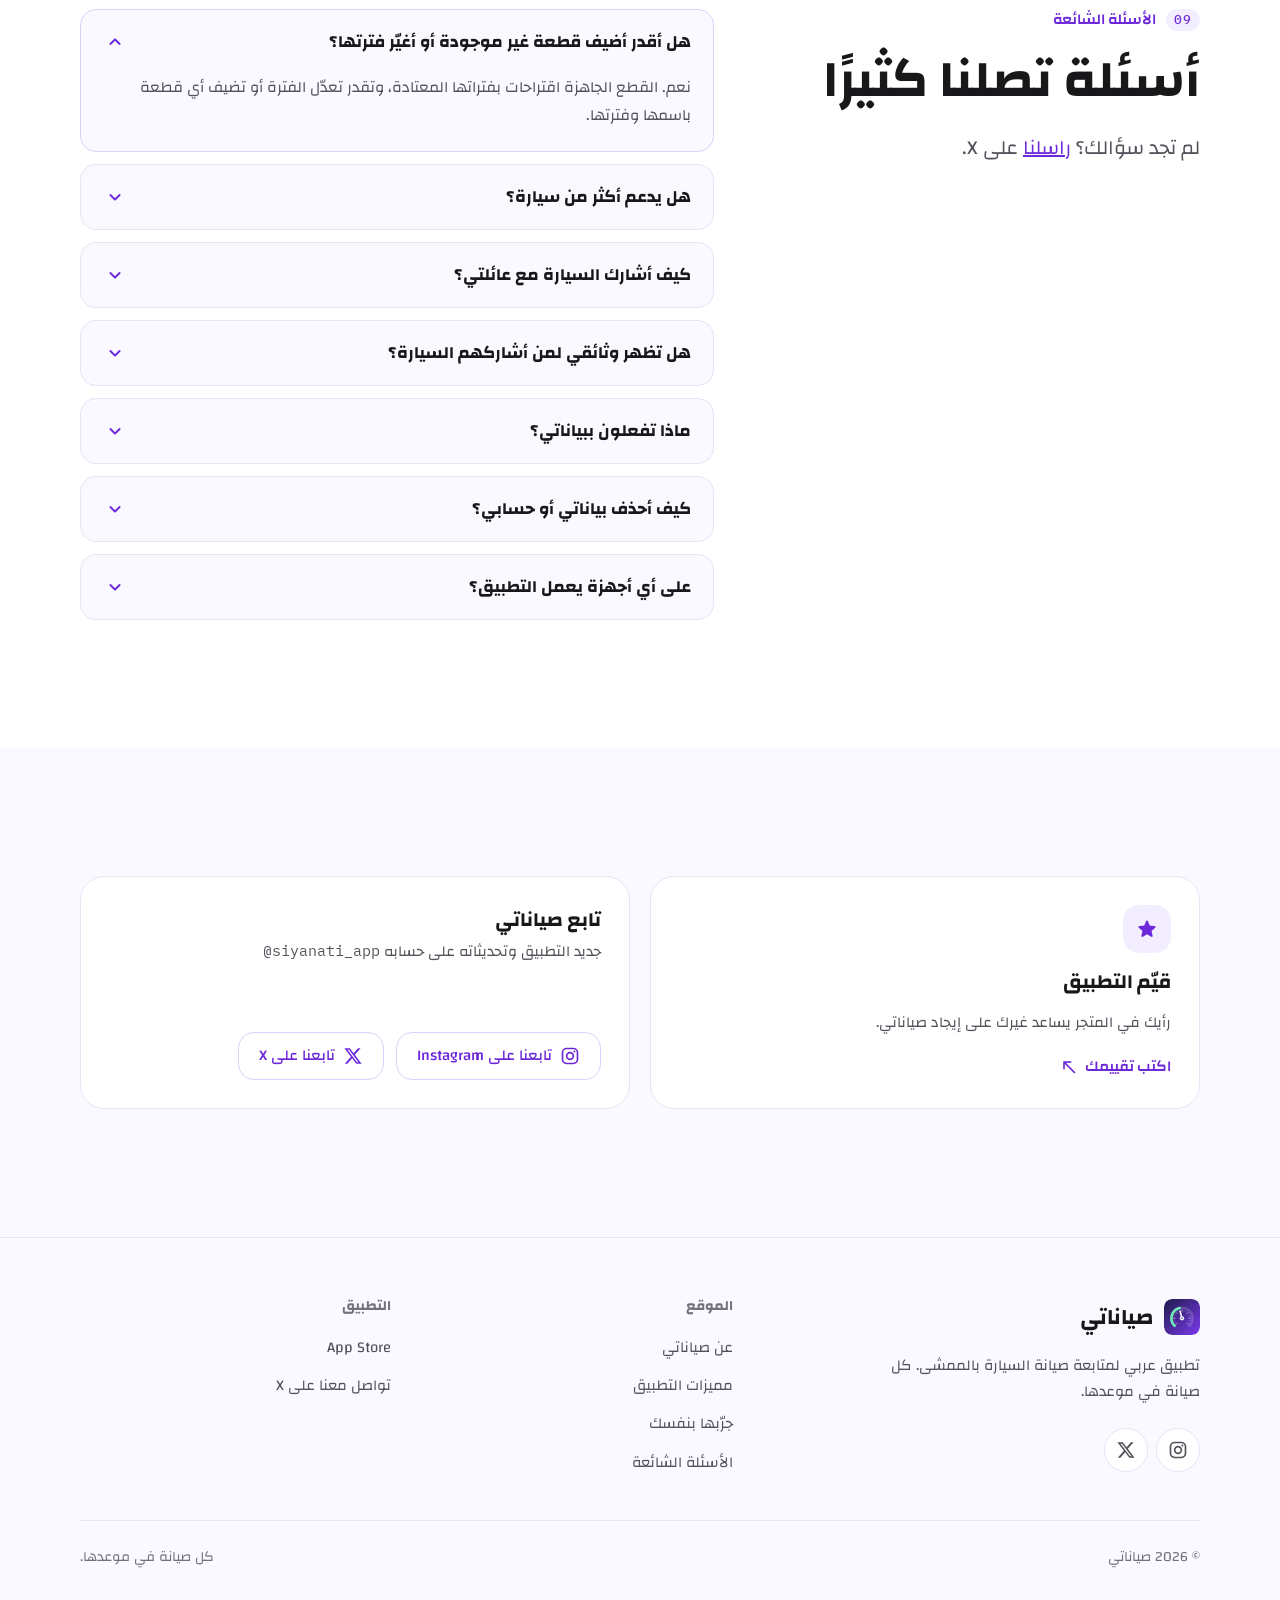
==== commit e41aed97: "Use the new app icon and trim the landing page - Replace the old arc-and-check mark with the new gau" ====
--- a/index.html
+++ b/index.html
@@ -10,7 +10,8 @@
   <meta property="og:locale" content="ar_SA">
   <meta property="og:title" content="صياناتي — كل صيانة في موعدها">
   <meta property="og:description" content="سجّل ممشى سيارتك وقطعها مرة واحدة، وصياناتي يحسب موعد كل قطعة ويذكّرك قبل أن يفوتك.">
-  <link rel="icon" href="assets/img/favicon.svg" type="image/svg+xml">
+  <link rel="icon" href="assets/img/app-icon.svg" type="image/svg+xml">
+  <link rel="apple-touch-icon" href="assets/img/app-icon-180.png">
   <link rel="preconnect" href="https://fonts.googleapis.com">
   <link rel="preconnect" href="https://fonts.gstatic.com" crossorigin>
   <link rel="stylesheet" href="https://fonts.googleapis.com/css2?family=Changa:wght@400;500;600;700;800&family=IBM+Plex+Mono:wght@500&display=swap">
@@ -29,13 +30,13 @@
 <header class="header" id="top">
   <div class="container header-row">
     <a class="logo" href="#home" aria-label="صياناتي، الرئيسية">
-      <svg viewBox="0 0 96 96" width="34" height="34" class="mark-brand" aria-hidden="true"><path class="mark" d="M25.4 74.6A32 32 0 0 1 56.3 21.1"/><path class="mark" d="M79.9 49.2A32 32 0 0 1 70.6 74.6"/><path class="mark" d="M34 53l10 10 28-36"/></svg>
+      <img class="app-icon" src="assets/img/app-icon.svg" width="36" height="36" alt="">
       <span class="logo-word">صياناتي</span>
     </a>
     <nav class="nav" aria-label="أقسام الموقع">
       <a href="#about">عن صياناتي</a>
       <a href="#features">المميزات</a>
-      <a href="#how">كيف يعمل؟</a>
+      <a href="#try">جرّبها بنفسك</a>
       <a href="#screens">الشاشات</a>
       <a href="#why">لماذا صياناتي؟</a>
       <a href="#faq">الأسئلة الشائعة</a>
@@ -57,7 +58,7 @@
       <li><a href="#home"><span class="mono">01</span>الرئيسية</a></li>
       <li><a href="#about"><span class="mono">02</span>عن صياناتي</a></li>
       <li><a href="#features"><span class="mono">03</span>مميزات التطبيق</a></li>
-      <li><a href="#how"><span class="mono">04</span>كيف يعمل؟</a></li>
+      <li><a href="#try"><span class="mono">04</span>جرّبها بنفسك</a></li>
       <li><a href="#screens"><span class="mono">05</span>شاشات التطبيق</a></li>
       <li><a href="#why"><span class="mono">06</span>لماذا صياناتي؟</a></li>
       <li><a href="#download"><span class="mono">07</span>تحميل التطبيق</a></li>
@@ -73,12 +74,14 @@
 
 <!-- ============ 01 الرئيسية ============ -->
 <section class="hero on-night" id="home" aria-labelledby="hero-title">
-  <svg class="hero-bg" viewBox="0 0 96 96" aria-hidden="true">
-    <g fill="none" stroke-width="9" stroke-linecap="round" stroke-linejoin="round">
-      <path class="a" d="M25.4 74.6A32 32 0 0 1 56.3 21.1"/>
-      <path class="a" d="M79.9 49.2A32 32 0 0 1 70.6 74.6"/>
-      <path class="c" d="M34 53l10 10 28-36"/>
+  <svg class="hero-bg" viewBox="-340 -340 680 680" aria-hidden="true">
+    <g class="a" fill="none" stroke-linecap="round">
+      <path stroke-width="76" d="M-212.1 212.1A300 300 0 1 1 212.1 212.1"/>
+      <path stroke-width="15" d="M-140.4 140.4L-169 169M-198.5 0L-239 0M-140.4 -140.4L-169 -169M0 -198.5L0 -239M140.4 -140.4L169 -169M198.5 0L239 0M140.4 140.4L169 169"/>
+      <path stroke-width="44" d="M0 0L-54.4 -202.8"/>
+      <circle r="41" stroke-width="38"/>
     </g>
+    <path class="c" fill="none" stroke-width="76" stroke-linecap="round" d="M-212.1 212.1A300 300 0 0 1 -62.4 -293.4"/>
   </svg>
   <div class="container hero-grid">
     <div class="hero-copy">
@@ -102,7 +105,7 @@
         <img src="assets/img/screens/home-light.jpg" width="600" height="1304" alt="الشاشة الرئيسية في صياناتي: بطاقة الممشى الحالي 16,000 كم، وملخص يقول سيارتك بحالة ممتازة، والإجراءات السريعة.">
       </div>
       <div class="float float-note note" aria-hidden="true">
-        <svg viewBox="0 0 96 96" width="40" height="40" class="mark-duo"><rect class="mark-tile" width="96" height="96" rx="22"/><g transform="translate(48 48) scale(.8) translate(-48 -47.3)"><path class="mark mark-arc" d="M25.4 74.6A32 32 0 0 1 56.3 21.1"/><path class="mark mark-arc" d="M79.9 49.2A32 32 0 0 1 70.6 74.6"/><path class="mark mark-check" d="M34 53l10 10 28-36"/></g></svg>
+        <img class="app-icon" src="assets/img/app-icon.svg" width="40" height="40" alt="">
         <div class="note-text">
           <div class="note-top"><span>صياناتي</span><span>الآن</span></div>
           <p class="note-title">زيت المكينة قرب موعده</p>
@@ -120,25 +123,25 @@
 <!-- ============ 02 عن صياناتي ============ -->
 <section class="section" id="about" aria-labelledby="about-title">
   <div class="container">
-    <header class="sec-head reveal">
-      <p class="eyebrow"><span class="eyebrow-num">02</span>عن صياناتي</p>
-      <h2 class="h2" id="about-title">صيانة سيارتك تُدار بالممشى، لا بالذاكرة</h2>
-      <p class="lead">صياناتي يحوّل صيانة السيارة من شيء تتذكره متأخرًا إلى شيء يُدار بالممشى. تسجّل سيارتك وقطعها مرة واحدة، والتطبيق يحسب الموعد القادم لكل قطعة ويخبرك بحالتها.</p>
-    </header>
-
     <div class="about-grid">
-      <div class="promise reveal">
-        <svg class="promise-mark" viewBox="0 0 96 96" aria-hidden="true"><path class="mark mark-arc" d="M25.4 74.6A32 32 0 0 1 56.3 21.1"/><path class="mark mark-arc" d="M79.9 49.2A32 32 0 0 1 70.6 74.6"/><path class="mark mark-check" d="M34 53l10 10 28-36"/></svg>
-        <span class="eyebrow" style="color: var(--on-brand); opacity: .85;">وعدنا لك</span>
-        <q>كل صيانة في موعدها.</q>
-        <p>الشعار قوس عدّاد تخترقه علامة صح مثل الإبرة. القوس هو الممشى، والصح هو لحظة تسجيل التغيير. معًا يقولان: الصيانة تمت في موعدها.</p>
-      </div>
+      <header class="sec-head about-head reveal">
+        <p class="eyebrow"><span class="eyebrow-num">02</span>عن صياناتي</p>
+        <h2 class="h2" id="about-title">كل تفاصيل صيانة سيارتك، في مكان واحد.</h2>
+        <p class="lead">صياناتي يحوّل صيانة السيارة من شيء تتذكره متأخرًا إلى شيء يُدار بالممشى. تسجّل سيارتك وقطعها مرة واحدة، والتطبيق يحسب الموعد القادم لكل قطعة ويخبرك بحالتها.</p>
+      </header>
+
+      <div class="promise on-night reveal">
+        <svg class="gauge" viewBox="-340 -340 680 592" aria-hidden="true"><g fill="none" stroke-linecap="round"><path class="gauge-track" d="M-212.1 212.1A300 300 0 1 1 212.1 212.1"/><path class="gauge-fill" pathLength="1" d="M-212.1 212.1A300 300 0 1 1 212.1 212.1"/><path class="gauge-major" d="M-140.4 140.4L-169 169M-198.5 0L-239 0M-140.4 -140.4L-169 -169M0 -198.5L0 -239M140.4 -140.4L169 -169M198.5 0L239 0M140.4 140.4L169 169"/><path class="gauge-minor" d="M-187.9 108.5L-206.5 119.2M-209.6 56.2L-230.4 61.7M-209.6 -56.2L-230.4 -61.7M-187.9 -108.5L-206.5 -119.3M-108.5 -187.9L-119.2 -206.5M-56.2 -209.6L-61.7 -230.4M56.2 -209.6L61.7 -230.4M108.5 -187.9L119.2 -206.5M187.9 -108.5L206.5 -119.3M209.6 -56.2L230.4 -61.7M209.6 56.2L230.4 61.7M187.9 108.5L206.5 119.2"/><path class="gauge-needle" d="M0 0V-210"/></g><circle class="gauge-hub" r="60"/><circle class="gauge-hub-dot" r="22"/></svg>
+        <div class="promise-copy">
+          <p class="eyebrow">وعدنا لك</p>
+          <q>كل صيانة <span>في موعدها.</span></q>
+          <p class="promise-text">صياناتي يتابع كل قطعة في سيارتك من الممشى، وينبّهك حين يقترب موعدها، فتغيّرها في وقتها لا بعد أن يفوت.</p>
+        </div>
+      </div>
+
       <div class="about-side">
-        <div class="card persona reveal">
-          <span class="cap">شخصية التطبيق</span>
-          <blockquote>صديق يفهم في السيارات: هادئ، دقيق، يخبرك بما يلزم ثم يسكت.</blockquote>
-        </div>
-        <div class="card audience reveal">
+        <div class="audience reveal">
+          <h3 class="cap">لمن صياناتي؟</h3>
           <ul>
             <li><span class="tile"><span class="i i-r" aria-hidden="true">directions_car</span></span><div><b>مالك السيارة</b><span class="text">لا يريد أن يحفظ مواعيد الزيت والفلاتر.</span></div></li>
             <li><span class="tile"><span class="i i-o" aria-hidden="true">group</span></span><div><b>العائلة</b><span class="text">تتشارك سيارة واحدة وتحتاج أن تعرف ما تم وما بقي.</span></div></li>
@@ -148,12 +151,10 @@
       </div>
     </div>
 
-    <div class="principles">
-      <article class="card principle reveal"><span class="tile"><span class="i i-r" aria-hidden="true">speed</span></span><h3 class="h3">الممشى هو المرجع</h3><p class="text">أكبر رقم في التطبيق هو الممشى الحالي، وكل موعد يُحسب منه.</p></article>
-      <article class="card principle reveal"><span class="tile"><span class="i i-r" aria-hidden="true">check_circle</span></span><h3 class="h3">الحالة قبل التفاصيل</h3><p class="text">ترى اللون والكلمة أولًا، ثم الأرقام لمن يريدها.</p></article>
-      <article class="card principle reveal"><span class="tile"><span class="i i-o" aria-hidden="true">notifications</span></span><h3 class="h3">هادئ حتى يلزم التنبيه</h3><p class="text">ألوان الحالة لا تظهر إلا للحالة، فإذا ظهر الأحمر عرفت أنه مهم.</p></article>
-      <article class="card principle reveal"><span class="tile"><span class="i i-r" aria-hidden="true">wifi_off</span></span><h3 class="h3">يعمل في كل ظرف</h3><p class="text">بلا إنترنت، بلا حساب، في الوضع الفاتح والداكن.</p></article>
-    </div>
+    <ol class="principles">
+      <li class="principle reveal"><div class="principle-top"><span class="i i-r" aria-hidden="true">speed</span><span class="mono">01</span></div><h3 class="h3">الممشى هو المرجع</h3><p class="text">أكبر رقم في التطبيق هو الممشى الحالي، وكل موعد يُحسب منه.</p></li>
+      <li class="principle reveal"><div class="principle-top"><span class="i i-r" aria-hidden="true">check_circle</span><span class="mono">02</span></div><h3 class="h3">الحالة قبل التفاصيل</h3><p class="text">ترى اللون والكلمة أولًا، ثم الأرقام لمن يريدها.</p></li>
+      <li class="principle reveal"><div class="principle-top"><span class="i i-o" aria-hidden="true">notifications</span><span class="mono">03</span></div><h3 class="h3">هادئ حتى يلزم التنبيه</h3><p class="text">ألوان الحالة لا تظهر إلا للحالة، فإذا ظهر الأحمر عرفت أنه مهم.</p></li>    </ol>
   </div>
 </section>
 
@@ -209,73 +210,19 @@
       <article class="card feature reveal"><span class="tile"><span class="i i-o" aria-hidden="true">picture_as_pdf</span></span><h3 class="h3">تقرير صيانة PDF</h3><p>تقرير بحالة القطع وسجل الصيانات، فيه رمز QR. يفيدك إذا أردت بيع السيارة أو عرض تاريخها على أحد.</p></article>
       <article class="card feature reveal"><span class="tile"><span class="i i-r" aria-hidden="true">directions_car</span></span><h3 class="h3">أكثر من سيارة</h3><p>أضف سياراتك كلها، وبدّل بينها من أعلى الشاشة الرئيسية.</p></article>
     </div>
-
-    <div class="extras">
-      <div class="extra reveal"><span class="i i-r" aria-hidden="true">wifi_off</span><div><b>يعمل بدون إنترنت</b><span>بياناتك محفوظة على جهازك</span></div></div>
-      <div class="extra reveal"><span class="i i-r" aria-hidden="true">person_off</span><div><b>استخدمه كضيف</b><span>الحساب اختياري للمزامنة والمشاركة</span></div></div>
-      <div class="extra reveal"><span class="i i-r" aria-hidden="true">sync</span><div><b>مزامنة بين أجهزتك</b><span>بحساب Google أو Apple أو البريد</span></div></div>
-      <div class="extra reveal"><span class="i i-r" aria-hidden="true">dark_mode</span><div><b>فاتح وداكن</b><span>وعربي من اليمين لليسار</span></div></div>
-    </div>
-  </div>
-</section>
-
-<!-- ============ 04 كيف يعمل؟ ============ -->
-<section class="section" id="how" aria-labelledby="how-title">
+  </div>
+</section>
+
+<!-- ============ 04 جرّبها بنفسك ============ -->
+<section class="section" id="try" aria-labelledby="try-title">
   <div class="container">
     <header class="sec-head reveal">
-      <p class="eyebrow"><span class="eyebrow-num">04</span>كيف يعمل؟</p>
-      <h2 class="h2" id="how-title">أربع خطوات، ثم يتولى التطبيق الحساب</h2>
-      <p class="lead">لا جداول ولا تواريخ تحفظها. رقم واحد تحدّثه، والباقي يُحسب منه.</p>
-    </header>
-
-    <ol class="steps">
-      <li class="card step reveal"><span class="step-num">01</span><span class="tile"><span class="i i-r" aria-hidden="true">directions_car</span></span><h3 class="h3">أضف سيارتك</h3><p>الماركة والموديل والممشى الحالي.</p></li>
-      <li class="card step reveal"><span class="step-num">02</span><span class="tile"><span class="i i-r" aria-hidden="true">add_task</span></span><h3 class="h3">اختر القطع</h3><p>من القطع الجاهزة بفتراتها، أو أضف قطعة باسمها وفترتها، مع ممشى آخر تغيير.</p></li>
-      <li class="card step reveal"><span class="step-num">03</span><span class="tile"><span class="i i-r" aria-hidden="true">speed</span></span><h3 class="h3">حدّث الممشى</h3><p>كلما تذكرت، والتطبيق يذكّرك مرة كل أسبوع.</p></li>
-      <li class="card step reveal"><span class="step-num">04</span><span class="tile"><span class="i i-o" aria-hidden="true">build_circle</span></span><h3 class="h3">غيّر واضغط «تم التغيير»</h3><p>حين تصير القطعة قريبة أو مستحقة، غيّرها وسجّل التغيير، فيبدأ عدّها من جديد.</p></li>
-    </ol>
-
-    <div class="rules">
-      <div class="rule reveal"><p class="cap">الموعد القادم</p><p>ممشى آخر تغيير + الفترة</p></div>
-      <div class="rule reveal"><p class="cap">متى تصير القطعة قريبة؟</p><p>حين يبقى <span class="num">10%</span> من الفترة، بين <span class="num">300</span> و <span class="num">1,000</span> كم</p></div>
-    </div>
-
-    <div class="card timeline reveal">
-      <div class="timeline-head"><h3 class="h3">عمر القطعة، مثال زيت المكينة</h3><span class="cap">كل <span class="num">5,000</span> كم</span></div>
-      <div class="tl" role="img" aria-label="زيت المكينة: سليمة من 15,000 إلى 19,500 كم، قريبة من 19,500 إلى 20,000 كم، ومستحقة بعد 20,000 كم.">
-        <div class="tl-row" aria-hidden="true">
-          <span class="tl-label tl-ok" style="color: var(--ok);">سليمة · <span class="num">4,500</span> كم</span>
-          <span class="tl-label tl-soon" style="color: var(--soon);">قريبة · <span class="num">500</span></span>
-          <span class="tl-label tl-due" style="color: var(--due); text-align: left;">مستحقة</span>
-        </div>
-        <div class="tl-row tl-bars" aria-hidden="true">
-          <span class="tl-ok" style="background: var(--ok-fill);"></span>
-          <span class="tl-soon" style="background: var(--soon-fill);"></span>
-          <span class="tl-due" style="background: var(--due-fill);"></span>
-        </div>
-        <div class="tl-row" aria-hidden="true">
-          <div class="tl-mark tl-ok"><b class="num">15,000</b><span>آخر تغيير</span></div>
-          <div class="tl-mark tl-soon"><b class="num">19,500</b><span>حدّ التنبيه</span></div>
-          <div class="tl-mark tl-due"><b class="num">20,000</b><span>الموعد</span></div>
-        </div>
-      </div>
-    </div>
-
-    <div class="card presets reveal">
-      <div class="presets-head"><h3 class="h3">قطع جاهزة بفتراتها المعتادة</h3><span class="cap">تقدر تعدّل أي فترة، أو تضيف قطعة غيرها</span></div>
-      <ul>
-        <li><b>زيت المكينة</b><span>كل <span class="num">5,000</span> كم</span></li>
-        <li><b>زيت القير</b><span>كل <span class="num">40,000</span> كم</span></li>
-        <li><b>فلتر الهواء</b><span>كل <span class="num">15,000</span> كم</span></li>
-        <li><b>فلتر المكيف</b><span>كل <span class="num">15,000</span> كم</span></li>
-        <li><b>البطارية</b><span>كل <span class="num">50,000</span> كم</span></li>
-        <li><b>الكفرات</b><span>كل <span class="num">40,000</span> كم</span></li>
-      </ul>
-    </div>
-
-    <div class="card calc reveal" id="try">
+      <p class="eyebrow"><span class="eyebrow-num">04</span>جرّبها بنفسك</p>
+      <h2 class="h2" id="try-title">حرّك الممشى وشاهد الحالة تتغير</h2>
+    </header>
+
+    <div class="card calc reveal">
       <div class="calc-controls">
-        <div><p class="eyebrow" style="margin-bottom: 8px;">جرّبها بنفسك</p><h3 class="h3">حرّك الممشى وشاهد الحالة تتغير</h3></div>
         <div>
           <span class="field-label" id="calc-part-label">القطعة</span>
           <div class="chips" role="radiogroup" aria-labelledby="calc-part-label" id="calc-parts"></div>
@@ -371,13 +318,6 @@
       <div class="compare-row"><div><span class="i i-r i-20" aria-hidden="true">close</span><span><span class="sr-only">من دون صياناتي: </span>لا أحد في البيت يعرف ما تم وما بقي.</span></div><div><span class="i i-r i-20" aria-hidden="true">check</span><span><span class="sr-only">مع صياناتي: </span>سيارة مشتركة، ولكل فرد صلاحيته.</span></div></div>
       <div class="compare-row"><div><span class="i i-r i-20" aria-hidden="true">close</span><span><span class="sr-only">من دون صياناتي: </span>عند البيع لا سجل يثبت أن السيارة صينت.</span></div><div><span class="i i-r i-20" aria-hidden="true">check</span><span><span class="sr-only">مع صياناتي: </span>تقرير PDF بالسجل الكامل ورمز QR.</span></div></div>
     </div>
-
-    <div class="values">
-      <article class="card value reveal"><span class="tile"><span class="i i-r" aria-hidden="true">translate</span></span><h3 class="h3">عربي من الأساس</h3><p>بمفردات الناس: الممشى، المكينة، القير، الكفرات.</p></article>
-      <article class="card value reveal"><span class="tile"><span class="i i-r" aria-hidden="true">wifi_off</span></span><h3 class="h3">يعمل بدون إنترنت</h3><p>البيانات على جهازك أولًا، والمزامنة حين تسجّل الدخول.</p></article>
-      <article class="card value reveal"><span class="tile"><span class="i i-o" aria-hidden="true">lock</span></span><h3 class="h3">بياناتك لك</h3><p>بلا إعلانات، ولا نبيع بياناتك. ووثائقك على جهازك فقط.</p></article>
-      <article class="card value reveal"><span class="tile"><span class="i i-o" aria-hidden="true">notifications</span></span><h3 class="h3">تنبيه بلا إزعاج</h3><p>لا يتكرر التنبيه إلا إذا تغيرت حالة القطعة.</p></article>
-    </div>
   </div>
 </section>
 
@@ -385,9 +325,7 @@
 <section class="section section-white" id="download" aria-labelledby="download-title">
   <div class="container">
     <div class="download reveal">
-      <div class="download-icon">
-        <svg viewBox="0 0 96 96" width="78" height="78" class="mark-duo" role="img" aria-label="أيقونة صياناتي"><path class="mark mark-arc" d="M25.4 74.6A32 32 0 0 1 56.3 21.1"/><path class="mark mark-arc" d="M79.9 49.2A32 32 0 0 1 70.6 74.6"/><path class="mark mark-check" d="M34 53l10 10 28-36"/></svg>
-      </div>
+      <img class="app-icon download-icon" src="assets/img/app-icon.svg" width="132" height="132" alt="أيقونة صياناتي">
       <div class="download-copy">
         <p class="eyebrow" style="color: var(--mint);"><span class="eyebrow-num" style="background: #ffffff26;">07</span>تحميل التطبيق</p>
         <h2 class="h2" id="download-title">حمّل صياناتي</h2>
@@ -442,22 +380,10 @@
     <header class="sec-head reveal">
       <p class="eyebrow"><span class="eyebrow-num">09</span>الأسئلة الشائعة</p>
       <h2 class="h2" id="faq-title">أسئلة تصلنا كثيرًا</h2>
-      <p class="lead">لم تجد سؤالك؟ <a href="#contact" style="color: var(--brand-ink);">راسلنا</a> على X.</p>
+      <p class="lead">لم تجد سؤالك؟ <a href="https://x.com/dev__ahmed" target="_blank" rel="noopener" style="color: var(--brand-ink);">راسلنا</a> على X.</p>
     </header>
     <div class="faq">
       <details class="reveal" open>
-        <summary>كيف يحسب صياناتي موعد الصيانة؟<span class="i i-r" aria-hidden="true">expand_more</span></summary>
-        <p class="answer">الموعد القادم لكل قطعة = ممشى آخر تغيير + الفترة. مثلًا: غيّرت زيت المكينة على <span class="num">15,000</span> كم والفترة <span class="num">5,000</span> كم، فموعدك القادم <span class="num">20,000</span> كم.</p>
-      </details>
-      <details class="reveal">
-        <summary>متى تصير القطعة «قريبة» ومتى «مستحقة»؟<span class="i i-r" aria-hidden="true">expand_more</span></summary>
-        <p class="answer">تصير قريبة حين يبقى على موعدها <span class="num">10%</span> من الفترة أو أقل، بحد أدنى <span class="num">300</span> كم وأقصى <span class="num">1,000</span> كم. لزيت المكينة مثلًا يبدأ التنبيه قبل الموعد بـ <span class="num">500</span> كم. وإذا تعدّى الممشى الموعد صارت مستحقة.</p>
-      </details>
-      <details class="reveal">
-        <summary>هل أحتاج إلى حساب أو إنترنت؟<span class="i i-r" aria-hidden="true">expand_more</span></summary>
-        <p class="answer">لا. تقدر تستخدم التطبيق كضيف، وبياناتك محفوظة على جهازك وتعمل بدون إنترنت. الحساب، بـ Google أو Apple أو البريد، يفيدك في مزامنة بياناتك بين أجهزتك ومشاركة السيارة.</p>
-      </details>
-      <details class="reveal">
         <summary>هل أقدر أضيف قطعة غير موجودة أو أغيّر فترتها؟<span class="i i-r" aria-hidden="true">expand_more</span></summary>
         <p class="answer">نعم. القطع الجاهزة اقتراحات بفتراتها المعتادة، وتقدر تعدّل الفترة أو تضيف أي قطعة باسمها وفترتها.</p>
       </details>
@@ -490,41 +416,30 @@
 </section>
 
 <!-- ============ 10 تواصل معنا ============ -->
-<section class="section" id="contact" aria-labelledby="contact-title">
-  <div class="container">
-    <header class="sec-head reveal">
-      <p class="eyebrow"><span class="eyebrow-num">10</span>تواصل معنا</p>
-      <h2 class="h2" id="contact-title">نسمع منك</h2>
-      <p class="lead">اقتراح ميزة، مشكلة واجهتك، أو طلب حذف حساب. كلها تصلنا من مكان واحد.</p>
-    </header>
+<section class="section" id="contact" aria-label="تواصل معنا">
+  <div class="container">
     <div class="contact-grid">
-      <a class="card contact-card contact-main reveal" href="https://x.com/dev__ahmed" target="_blank" rel="noopener">
-        <span class="tile"><span class="i i-r" aria-hidden="true">alternate_email</span></span>
-        <span class="contact-handle mono">@dev__ahmed</span>
-        <p>راسلنا على X، وتصل رسالتك إلى المطوّر مباشرة.</p>
-        <span class="more">افتح X<span class="i i-r i-20" aria-hidden="true">north_west</span></span>
-      </a>
       <a class="card contact-card reveal" href="https://apps.apple.com/app/id6759578745?action=write-review" target="_blank" rel="noopener">
         <span class="tile"><span class="i i-r" aria-hidden="true">star</span></span>
         <h3 class="h3">قيّم التطبيق</h3>
         <p>رأيك في المتجر يساعد غيرك على إيجاد صياناتي.</p>
         <span class="more">اكتب تقييمك<span class="i i-r i-20" aria-hidden="true">north_west</span></span>
       </a>
-    </div>
-    <div class="card follow reveal">
-      <div class="follow-copy">
-        <h3 class="h3">تابع صياناتي</h3>
-        <p>جديد التطبيق وتحديثاته على حسابه <span class="mono">@siyanati_app</span></p>
-      </div>
-      <div class="follow-links">
-        <a class="btn btn-outline" href="https://www.instagram.com/siyanati_app/" target="_blank" rel="noopener">
-          <svg class="glyph" viewBox="0 0 24 24" aria-hidden="true"><rect x="3" y="3" width="18" height="18" rx="5" fill="none" stroke="currentColor" stroke-width="2"/><circle cx="12" cy="12" r="4" fill="none" stroke="currentColor" stroke-width="2"/><circle cx="17.3" cy="6.7" r="1.2" fill="currentColor"/></svg>
-          تابعنا على Instagram
-        </a>
-        <a class="btn btn-outline" href="https://x.com/siyanati_app" target="_blank" rel="noopener">
-          <svg class="glyph" viewBox="-2 -2 28 28" aria-hidden="true"><path fill="currentColor" d="M18.901 1.153h3.68l-8.04 9.19L24 22.846h-7.406l-5.8-7.584-6.638 7.584H.474l8.6-9.83L0 1.154h7.594l5.243 6.932ZM17.61 20.644h2.039L6.486 3.24H4.298Z"/></svg>
-          تابعنا على X
-        </a>
+      <div class="card follow reveal">
+        <div class="follow-copy">
+          <h3 class="h3">تابع صياناتي</h3>
+          <p>جديد التطبيق وتحديثاته على حسابه <span class="mono">@siyanati_app</span></p>
+        </div>
+        <div class="follow-links">
+          <a class="btn btn-outline" href="https://www.instagram.com/siyanati_app/" target="_blank" rel="noopener">
+            <svg class="glyph" viewBox="0 0 24 24" aria-hidden="true"><rect x="3" y="3" width="18" height="18" rx="5" fill="none" stroke="currentColor" stroke-width="2"/><circle cx="12" cy="12" r="4" fill="none" stroke="currentColor" stroke-width="2"/><circle cx="17.3" cy="6.7" r="1.2" fill="currentColor"/></svg>
+            تابعنا على Instagram
+          </a>
+          <a class="btn btn-outline" href="https://x.com/siyanati_app" target="_blank" rel="noopener">
+            <svg class="glyph" viewBox="-2 -2 28 28" aria-hidden="true"><path fill="currentColor" d="M18.901 1.153h3.68l-8.04 9.19L24 22.846h-7.406l-5.8-7.584-6.638 7.584H.474l8.6-9.83L0 1.154h7.594l5.243 6.932ZM17.61 20.644h2.039L6.486 3.24H4.298Z"/></svg>
+            تابعنا على X
+          </a>
+        </div>
       </div>
     </div>
   </div>
@@ -538,7 +453,7 @@
     <div class="footer-top">
       <div class="footer-brand">
         <a class="logo" href="#home" aria-label="صياناتي، الرئيسية">
-          <svg viewBox="0 0 96 96" width="34" height="34" class="mark-brand" aria-hidden="true"><path class="mark" d="M25.4 74.6A32 32 0 0 1 56.3 21.1"/><path class="mark" d="M79.9 49.2A32 32 0 0 1 70.6 74.6"/><path class="mark" d="M34 53l10 10 28-36"/></svg>
+          <img class="app-icon" src="assets/img/app-icon.svg" width="36" height="36" alt="">
           <span class="logo-word">صياناتي</span>
         </a>
         <p>تطبيق عربي لمتابعة صيانة السيارة بالممشى. كل صيانة في موعدها.</p>
@@ -552,7 +467,7 @@
         <ul>
           <li><a href="#about">عن صياناتي</a></li>
           <li><a href="#features">مميزات التطبيق</a></li>
-          <li><a href="#how">كيف يعمل؟</a></li>
+          <li><a href="#try">جرّبها بنفسك</a></li>
           <li><a href="#faq">الأسئلة الشائعة</a></li>
         </ul>
       </div>
--- a/assets/css/style.css
+++ b/assets/css/style.css
@@ -70,13 +70,9 @@
 
 /* ---------- logo ---------- */
 .logo { display: inline-flex; align-items: center; gap: 10px; text-decoration: none; color: var(--ink); }
-.logo svg { flex: none; }
 .logo-word { font-weight: 700; font-size: 22px; line-height: 1; white-space: nowrap; }
-.mark { fill: none; stroke-width: 9; stroke-linecap: round; stroke-linejoin: round; }
-.mark-brand .mark { stroke: var(--brand); }
-.mark-duo .mark-arc { stroke: var(--on-brand); }
-.mark-duo .mark-check { stroke: var(--mint); }
-.mark-tile { fill: var(--brand); }
+/* the app icon (assets/img/app-icon.svg); its corner radius is 230/1024 of its size */
+.app-icon { display: block; flex: none; border-radius: 22.5%; }
 
 /* ---------- type ---------- */
 .eyebrow { display: inline-flex; align-items: center; gap: 10px; font-size: 15px; line-height: 1.4; font-weight: 600; color: var(--brand-ink); }
@@ -197,6 +193,7 @@
 .hero { position: relative; overflow: hidden; background: var(--midnight); color: var(--on-midnight); background-image: radial-gradient(900px 760px at 18% 58%, var(--midnight-glow) 0%, var(--midnight) 72%); }
 .hero-bg { position: absolute; left: -220px; top: 40px; width: 860px; height: 860px; pointer-events: none; opacity: .9; }
 .hero-bg .a { stroke: var(--midnight-track); opacity: .38; }
+.hero-bg circle { fill: none; }
 .hero-bg .c { stroke: var(--mint); opacity: .12; }
 .hero-grid { position: relative; display: grid; grid-template-columns: minmax(0, 1.08fr) minmax(0, .92fr); align-items: center; gap: 48px; padding-block: clamp(56px, 8vw, 104px) clamp(64px, 8vw, 112px); }
 .hero-copy { display: grid; gap: 28px; justify-items: start; }
@@ -217,25 +214,43 @@
 .float-badge-soon .part-tile { background: var(--soon-soft); color: var(--soon); }
 
 /* ---------- 02 about ---------- */
-.about-grid { display: grid; grid-template-columns: minmax(0, 1fr) minmax(0, 1fr); gap: 24px; align-items: stretch; }
-.promise { position: relative; overflow: hidden; display: grid; align-content: space-between; gap: 40px; padding: clamp(28px, 4vw, 48px); border-radius: var(--radius-2xl); background: var(--brand); color: var(--on-brand); min-height: 380px; }
-.promise-mark { position: absolute; left: -36px; top: -44px; width: 240px; height: 240px; opacity: .2; }
-.promise-mark .mark-arc { stroke: var(--on-brand); }
-.promise-mark .mark-check { stroke: var(--mint); }
-.promise q { display: block; font-size: clamp(34px, 4.6vw, 56px); line-height: 1.2; font-weight: 700; quotes: none; }
-.promise p { position: relative; font-size: 17px; line-height: 1.8; max-width: 440px; opacity: .92; }
-.about-side { display: grid; gap: 24px; }
-.persona { display: grid; gap: 12px; padding: clamp(24px, 3vw, 32px); }
-.persona blockquote { margin: 0; font-size: 20px; line-height: 1.7; font-weight: 600; color: var(--ink); }
-.persona .cap { color: var(--ink-muted); }
-.audience { display: grid; gap: 0; padding: 8px clamp(20px, 3vw, 28px); }
-.audience li { display: grid; grid-template-columns: 48px minmax(0, 1fr); gap: 16px; align-items: center; padding: 18px 0; border-top: 1px solid var(--line); }
-.audience li:first-child { border-top: 0; }
+.about-grid { display: grid; grid-template-columns: minmax(0, 1fr) minmax(0, 1fr); grid-template-rows: auto 1fr; grid-template-areas: "head promise" "side promise"; gap: 40px clamp(32px, 5vw, 72px); }
+.about-head { grid-area: head; margin-bottom: 0; }
+
+/* the promise: the app icon's gauge on midnight; when it scrolls into view the needle sweeps up and the mint fills behind it */
+.promise { grid-area: promise; position: relative; overflow: hidden; display: grid; grid-template-rows: 1fr auto; gap: clamp(28px, 4vw, 40px); padding: clamp(28px, 4vw, 48px); border-radius: var(--radius-2xl); border: 1px solid var(--midnight-line); background: var(--midnight); background-image: radial-gradient(520px 440px at 50% 32%, var(--midnight-glow) 0%, var(--midnight) 72%); color: var(--on-midnight); }
+.gauge { place-self: center; width: min(100%, 300px); height: auto; overflow: visible; }
+.gauge-track { stroke: #ffffff29; stroke-width: 76; }
+.gauge-fill { stroke: var(--mint); stroke-width: 76; stroke-dasharray: .4556 2; }
+.gauge-major { stroke: var(--on-midnight); stroke-width: 15; }
+.gauge-minor { stroke: #ffffff80; stroke-width: 10; }
+.gauge-needle { stroke: var(--on-midnight); stroke-width: 44; transform-box: view-box; transform-origin: 0 0; transform: rotate(-15deg); }
+.gauge-hub { fill: var(--on-midnight); }
+.gauge-hub-dot { fill: #3b2a8c; }
+.js .promise.reveal .gauge-fill { stroke-dashoffset: .47; transition: stroke-dashoffset 1.2s var(--ease) .3s; }
+.js .promise.reveal .gauge-needle { transform: rotate(-135deg); transition: transform 1.2s var(--ease) .3s; }
+.js .promise.reveal.is-in .gauge-fill { stroke-dashoffset: 0; }
+.js .promise.reveal.is-in .gauge-needle { transform: rotate(-15deg); }
+.promise-copy { display: grid; gap: 12px; }
+.promise q { display: block; font-size: clamp(32px, 4vw, 48px); line-height: 1.2; font-weight: 700; quotes: none; text-wrap: balance; }
+.promise q span { color: var(--mint); }
+.promise-text { font-size: 17px; line-height: 1.8; color: var(--on-midnight-muted); max-width: 440px; text-wrap: pretty; }
+
+.about-side { grid-area: side; display: grid; gap: 36px; align-content: start; }
+.audience { display: grid; gap: 6px; }
+.audience h3 { font-weight: 600; }
+.audience li { display: grid; grid-template-columns: 48px minmax(0, 1fr); gap: 16px; align-items: center; padding: 16px 0; border-top: 1px solid var(--line); }
 .audience b { display: block; font-size: 16px; line-height: 1.5; }
 .audience span.text { font-size: 14.5px; }
 
-.principles { display: grid; grid-template-columns: repeat(4, minmax(0, 1fr)); gap: 20px; margin-top: 24px; }
-.principle { display: grid; gap: 12px; align-content: start; padding: 26px; }
+/* principles: a numbered row, each with a brand tick that fills in like a mileage bar */
+.principles { display: grid; grid-template-columns: repeat(3, minmax(0, 1fr)); gap: 40px 32px; margin-top: clamp(56px, 7vw, 96px); }
+.principle { position: relative; display: grid; gap: 10px; align-content: start; padding-top: 24px; border-top: 1px solid var(--line); }
+.principle::before { content: ""; position: absolute; top: -2px; inset-inline-start: 0; width: 56px; height: 3px; border-radius: var(--radius-full); background: var(--brand); transform-origin: right; }
+.js .principle.reveal::before { transform: scaleX(0); transition: transform .7s var(--ease) .25s; }
+.js .principle.reveal.is-in::before { transform: none; }
+.principle-top { display: flex; align-items: center; justify-content: space-between; margin-bottom: 4px; color: var(--brand-ink); }
+.principle-top .mono { font-size: 13px; letter-spacing: .08em; }
 .principle .h3 { font-size: 18px; }
 
 /* ---------- 03 features ---------- */
@@ -250,49 +265,10 @@
 .status-row { display: flex; flex-wrap: wrap; gap: 8px; padding-top: 4px; }
 .status-row .badge .i { font-size: 14px; }
 .stack { display: grid; gap: 12px; }
-.extras { display: grid; grid-template-columns: repeat(4, minmax(0, 1fr)); gap: 20px; margin-top: 20px; }
-.extra { display: flex; align-items: center; gap: 14px; padding: 18px 20px; border-radius: var(--radius-lg); border: 1px dashed var(--brand-line); background: transparent; }
-.extra b { display: block; font-size: 15px; line-height: 1.45; }
-.extra span { font-size: 13px; color: var(--ink-muted); line-height: 1.5; }
-.extra .i { color: var(--brand-ink); }
-
-/* ---------- 04 how it works ---------- */
-.steps { display: grid; grid-template-columns: repeat(4, minmax(0, 1fr)); gap: 20px; counter-reset: step; }
-.step { position: relative; display: grid; gap: 14px; align-content: start; padding: 28px 24px; }
-.step-num { position: absolute; top: 22px; inset-inline-end: 24px; font-family: var(--font-mono); font-size: 13px; color: var(--brand-ink); }
-.step p { font-size: 15px; line-height: 1.75; color: var(--ink-2); }
-
-.rules { display: grid; grid-template-columns: minmax(0, 1fr) minmax(0, 1fr); gap: 20px; margin-top: 20px; }
-.rule { display: grid; gap: 6px; padding: 24px 28px; border-radius: var(--radius-xl); background: var(--brand-soft); }
-.rule .cap { color: var(--brand-ink); font-weight: 600; }
-.rule p:last-child { font-size: clamp(18px, 2vw, 22px); line-height: 1.5; font-weight: 700; }
-
-.timeline { margin-top: 20px; padding: clamp(24px, 3.5vw, 40px); }
-.timeline-head { display: flex; flex-wrap: wrap; align-items: baseline; justify-content: space-between; gap: 8px 24px; margin-bottom: 24px; }
-.tl { display: grid; gap: 12px; }
-.tl-row { display: flex; gap: 4px; }
-.tl-row > * { min-width: 0; }
-.tl-ok { flex: 1 1 0; } .tl-soon { flex: 0 0 22%; } .tl-due { flex: 0 0 18%; }
-.tl-label { font-size: 14.5px; font-weight: 700; white-space: nowrap; overflow: hidden; text-overflow: ellipsis; }
-.tl-bars { height: 20px; border-radius: var(--radius-full); overflow: hidden; }
-.tl-bars span { display: block; height: 100%; }
-.tl-mark { display: grid; gap: 0; padding-inline-start: 12px; border-inline-start: 2px solid var(--ink); }
-.tl-mark b { justify-self: start; font-size: clamp(16px, 2vw, 22px); line-height: 1.3; }
-.tl-mark span { font-size: 13px; color: var(--ink-muted); white-space: nowrap; }
-
-.presets { margin-top: 20px; overflow: hidden; }
-.presets-head { display: flex; flex-wrap: wrap; align-items: baseline; justify-content: space-between; gap: 6px 16px; padding: 22px 28px; border-bottom: 1px solid var(--line); }
-.presets ul { display: grid; grid-template-columns: repeat(3, minmax(0, 1fr)); }
-.presets li { display: flex; align-items: center; justify-content: space-between; gap: 12px; padding: 18px 28px; border-bottom: 1px solid var(--line); border-inline-start: 1px solid var(--line); }
-.presets li:nth-child(3n+1) { border-inline-start: 0; }
-.presets li:nth-last-child(-n+3) { border-bottom: 0; }
-.presets b { font-size: 16px; }
-.presets span { font-size: 15px; color: var(--ink-2); white-space: nowrap; }
-
-/* try-it calculator */
-.calc { display: grid; grid-template-columns: minmax(0, 1.1fr) minmax(0, 1fr); gap: clamp(24px, 4vw, 48px); align-items: center; margin-top: 20px; padding: clamp(24px, 3.5vw, 40px); }
+
+/* ---------- 04 try it: the status calculator ---------- */
+.calc { display: grid; grid-template-columns: minmax(0, 1.1fr) minmax(0, 1fr); gap: clamp(24px, 4vw, 48px); align-items: center; padding: clamp(24px, 3.5vw, 40px); }
 .calc-controls { display: grid; gap: 22px; }
-.calc-controls .h3 { font-size: clamp(22px, 2.4vw, 28px); }
 .field-label { display: block; margin-bottom: 8px; font-size: 14px; font-weight: 500; color: var(--ink-2); }
 .chips { display: flex; flex-wrap: wrap; gap: 8px; }
 .chip { display: inline-flex; align-items: center; height: 40px; padding: 0 16px; border-radius: var(--radius-full); border: 1px solid var(--line); background: var(--surface-sunken); color: var(--ink); font-size: 14.5px; cursor: pointer; white-space: nowrap; transition: background-color .15s var(--ease), border-color .15s var(--ease), color .15s var(--ease); }
@@ -336,14 +312,10 @@
 .compare-row .i { margin-top: 3px; }
 .compare-row > div:first-child .i { color: var(--ink-faint); }
 .compare-row > div:last-child .i { color: var(--brand-ink); }
-.values { display: grid; grid-template-columns: repeat(4, minmax(0, 1fr)); gap: 20px; margin-top: 20px; }
-.value { display: grid; gap: 10px; align-content: start; padding: 26px; }
-.value .h3 { font-size: 17px; }
-.value p { font-size: 14.5px; line-height: 1.75; color: var(--ink-2); }
 
 /* ---------- 07 download ---------- */
 .download { position: relative; overflow: hidden; display: grid; grid-template-columns: auto minmax(0, 1fr) auto; align-items: center; gap: clamp(24px, 4vw, 48px); padding: clamp(32px, 5vw, 64px); border-radius: var(--radius-2xl); background: var(--brand); color: var(--on-brand); }
-.download-icon { display: grid; place-items: center; width: 132px; height: 132px; border-radius: 30px; background: var(--brand); box-shadow: 0 0 0 1px #ffffff40, 0 18px 40px #2e106566; }
+.download-icon { width: 132px; height: 132px; box-shadow: 0 0 0 1px #ffffff40, 0 18px 40px #2e106566; }
 .download-copy { display: grid; gap: 10px; }
 .download-copy p { font-size: 18px; line-height: 1.75; opacity: .92; max-width: 480px; }
 .download .stores { flex-direction: column; }
@@ -371,19 +343,12 @@
 .faq .answer a { color: var(--brand-ink); font-weight: 500; }
 
 /* ---------- 10 contact ---------- */
-.contact-grid { display: grid; grid-template-columns: minmax(0, 1.4fr) minmax(0, 1fr); gap: 20px; }
+.contact-grid { display: grid; grid-template-columns: minmax(0, 1fr) minmax(0, 1fr); gap: 20px; }
 .contact-card { display: grid; gap: 14px; align-content: start; padding: 28px; text-decoration: none; transition: border-color .2s var(--ease); }
 .contact-card:hover { border-color: var(--brand-line); }
 .contact-card p { font-size: 15px; line-height: 1.75; color: var(--ink-2); }
 .contact-card .more { display: inline-flex; align-items: center; gap: 6px; margin-top: 4px; font-size: 15px; font-weight: 600; color: var(--brand-ink); }
-.contact-main { background: var(--midnight); color: var(--on-midnight); border-color: var(--midnight-line); background-image: radial-gradient(420px 320px at 20% 50%, var(--midnight-glow) 0%, var(--midnight) 75%); }
-.section-white .contact-main { background-color: var(--midnight); }
-.contact-main:hover { border-color: var(--midnight-track); }
-.contact-main p { color: var(--on-midnight-muted); }
-.contact-main .tile { background: var(--midnight-tile); color: var(--on-midnight); }
-.contact-main .more { color: var(--mint); }
-.contact-handle { justify-self: start; font-size: clamp(24px, 2.6vw, 30px); font-weight: 700; line-height: 1.3; }
-.follow { display: flex; flex-wrap: wrap; align-items: center; justify-content: space-between; gap: 18px 32px; margin-top: 20px; padding: 24px 28px; }
+.follow { display: grid; gap: 20px; align-content: space-between; padding: 28px; }
 .follow-copy { display: grid; gap: 4px; }
 .follow-copy p { font-size: 15px; line-height: 1.75; color: var(--ink-2); }
 .follow-links { display: flex; flex-wrap: wrap; gap: 12px; }
@@ -411,6 +376,9 @@
 @media (prefers-reduced-motion: reduce) {
   .js .reveal { opacity: 1; transform: none; transition: none; }
   .bar-fill { transition: none; }
+  .js .promise.reveal .gauge-fill { stroke-dashoffset: 0; transition: none; }
+  .js .promise.reveal .gauge-needle { transform: rotate(-15deg); transition: none; }
+  .js .principle.reveal::before { transform: none; transition: none; }
 }
 
 /* ---------- text pages (account deletion) ---------- */
@@ -435,7 +403,6 @@
   .hero-copy .lead { margin-inline: auto; }
   .stores { justify-content: center; }
   .hero-visual { min-height: 0; }
-  .principles, .steps, .values, .extras { grid-template-columns: repeat(2, minmax(0, 1fr)); }
   .bento { grid-template-columns: repeat(2, minmax(0, 1fr)); }
   .feature-lead { grid-column: 1 / -1; grid-row: auto; }
   .screens { justify-content: flex-start; overflow-x: auto; scroll-snap-type: x mandatory; padding: 12px var(--gutter) 24px; margin-inline: calc(var(--gutter) * -1); scrollbar-width: none; }
@@ -449,24 +416,21 @@
   .download-copy p { margin-inline: auto; }
 }
 @media (max-width: 820px) {
-  .about-grid, .rules, .calc { grid-template-columns: minmax(0, 1fr); }
+  .about-grid, .calc, .principles { grid-template-columns: minmax(0, 1fr); }
+  .about-grid { grid-template-rows: none; grid-template-areas: "head" "promise" "side"; }
+  .gauge { width: min(70%, 260px); }
   .feature-lead { grid-template-columns: minmax(0, 1fr); }
-  .presets ul { grid-template-columns: repeat(2, minmax(0, 1fr)); }
-  .presets li, .presets li:nth-child(3n+1), .presets li:nth-last-child(-n+3) { border-inline-start: 1px solid var(--line); border-bottom: 1px solid var(--line); }
-  .presets li:nth-child(2n+1) { border-inline-start: 0; }
-  .presets li:nth-last-child(-n+2) { border-bottom: 0; }
   .footer-top { grid-template-columns: minmax(0, 1fr) minmax(0, 1fr); }
   .footer-brand { grid-column: 1 / -1; }
 }
 @media (max-width: 640px) {
   body { font-size: 15.5px; }
-  .principles, .steps, .values, .extras, .bento, .contact-grid { grid-template-columns: minmax(0, 1fr); }
+  .principles, .bento, .contact-grid { grid-template-columns: minmax(0, 1fr); }
   .float-note { width: 252px; top: 24px; inset-inline-end: -6px; }
   .float-note .note-body { display: none; }
   .float-badge { bottom: 40px; inset-inline-start: -6px; }
   .hero .phone { max-width: 250px; }
   .hero-bg { left: -320px; top: 260px; }
-  .promise { min-height: 0; }
   .compare-head, .compare-row { grid-template-columns: minmax(0, 1fr); }
   .compare-head > div:first-child { display: none; }
   .compare-row > div { padding: 14px 20px; }
@@ -474,20 +438,14 @@
   .compare-row > div:last-child { border-top: 0; background: none; padding-top: 6px; }
   .compare-row { border-top: 1px solid var(--line); }
   .compare-row > div:first-child { border-top: 0; }
-  .presets li { padding: 16px 20px; flex-direction: column; align-items: flex-start; gap: 0; }
-  .presets-head { padding: 20px; }
   .dev { grid-template-columns: minmax(0, 1fr); justify-items: start; }
   .dev-avatar { width: 112px; height: 112px; }
-  .download-icon { width: 104px; height: 104px; border-radius: 24px; }
+  .download-icon { width: 104px; height: 104px; }
   .download .stores { flex-direction: column; width: 100%; }
   .download .store { width: 100%; justify-content: center; }
   .store { width: 100%; justify-content: center; }
   .hero .stores { width: 100%; }
-  .tl-soon { flex-basis: 26%; } .tl-due { flex-basis: 22%; }
-  .tl-label { font-size: 13px; }
-  .tl-mark { padding-inline-start: 8px; }
   .footer-top { grid-template-columns: minmax(0, 1fr); }
-  .follow { padding: 24px 20px; }
   .follow-links { width: 100%; }
   .follow-links .btn { flex: 1 1 auto; }
 }
